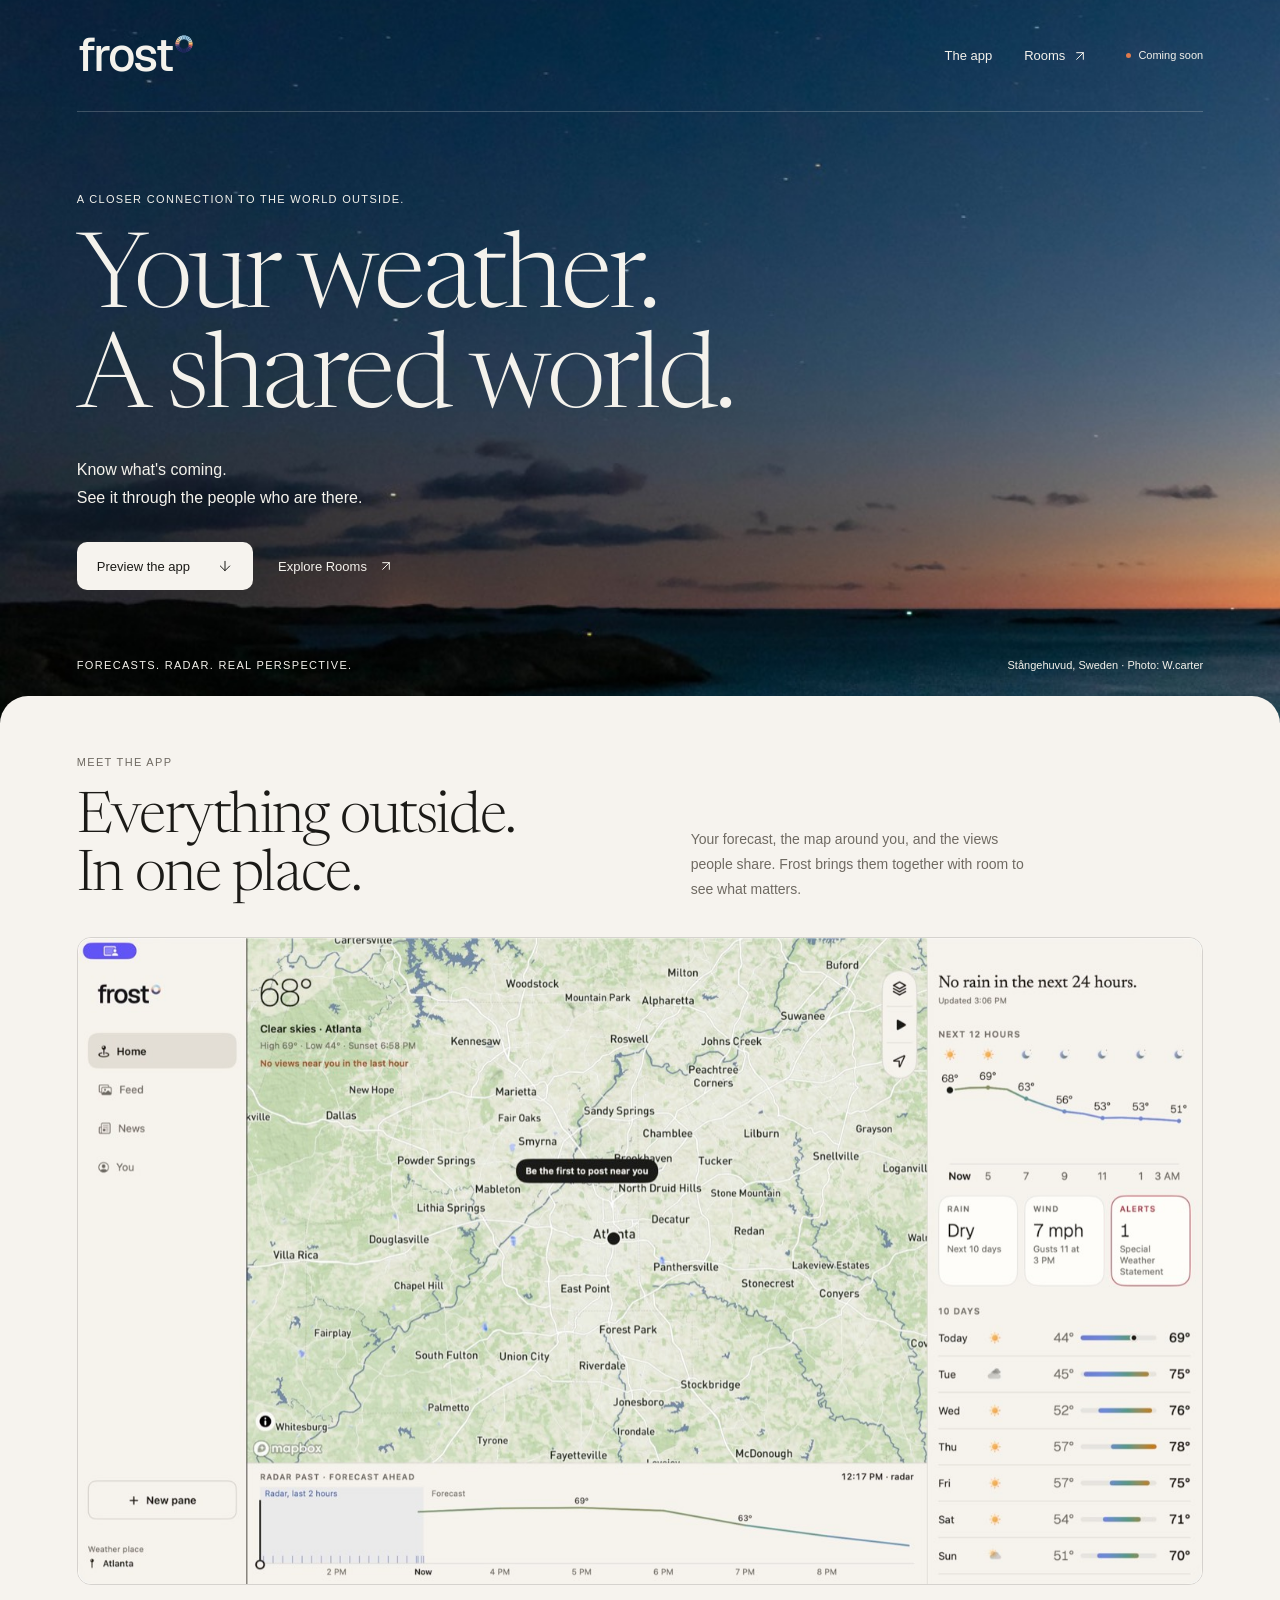
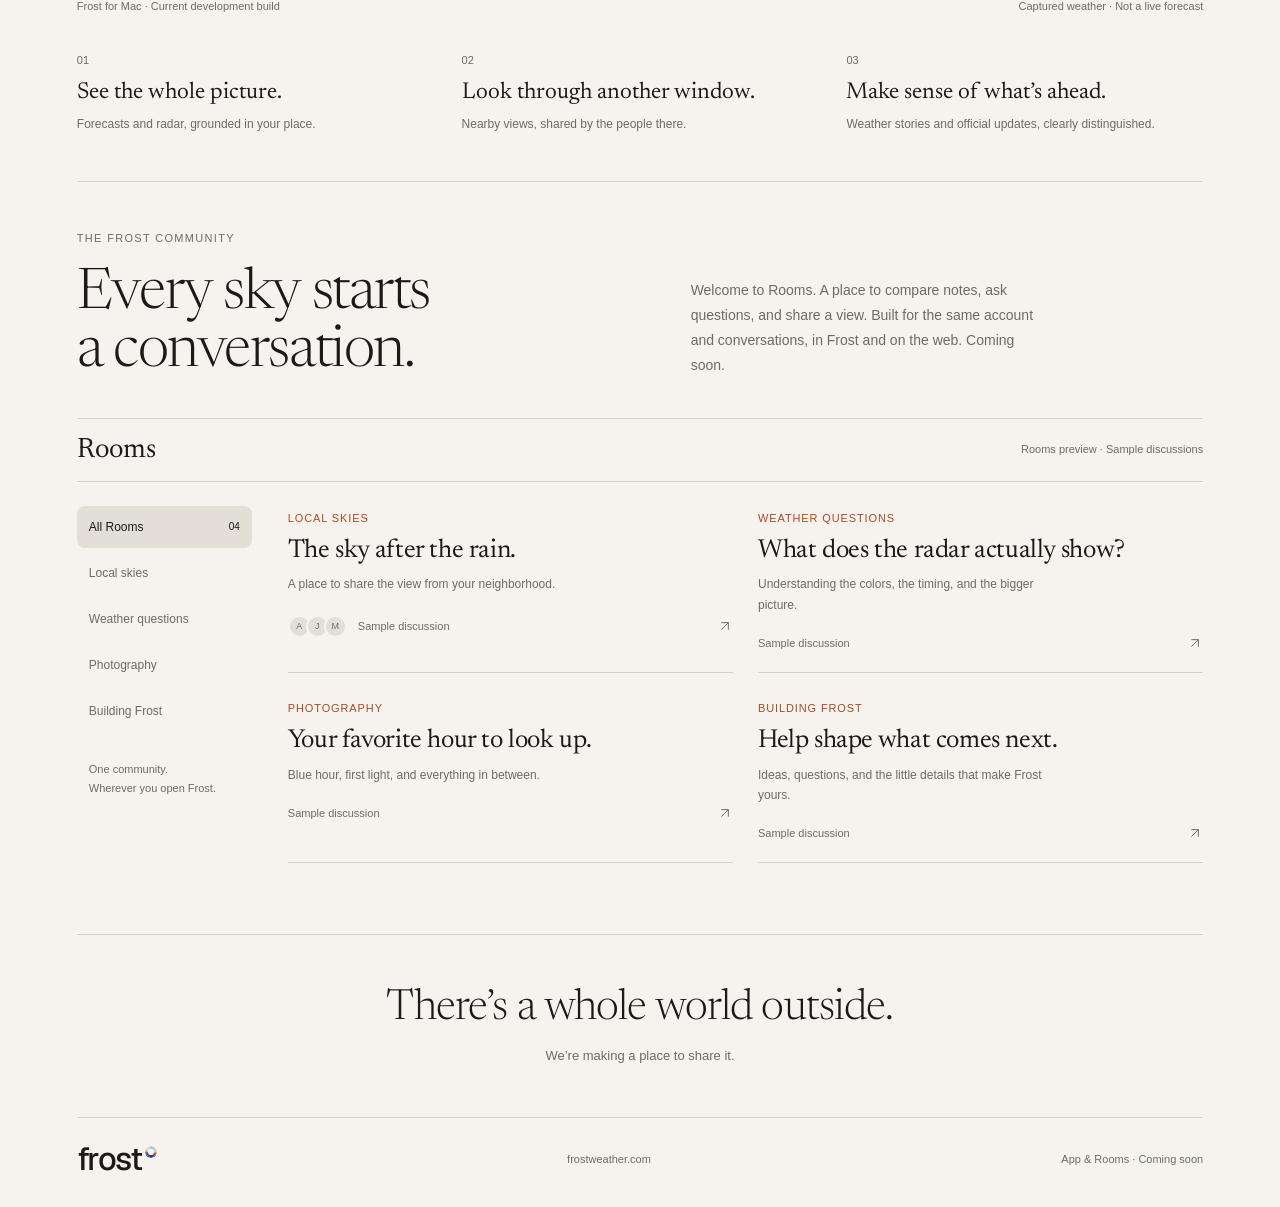
==== index.html @ e50d4fb6 "Build Frost app and Rooms launch website" ====
<!doctype html>
<html lang="en">
<head>
  <meta charset="utf-8">
  <meta name="viewport" content="width=device-width,initial-scale=1">
  <title>Frost — Your weather. A shared world.</title>
  <meta name="description" content="A closer connection to the world outside. Preview Frost: forecasts, radar, nearby perspectives, and Rooms — one community across app and web. Coming soon.">
  <meta name="theme-color" content="#121A28">
  <meta name="referrer" content="strict-origin-when-cross-origin">
  <meta http-equiv="Content-Security-Policy" content="default-src 'self'; img-src 'self'; font-src 'self'; script-src 'self'; style-src 'self'; connect-src 'none'; base-uri 'none'; form-action 'none'; object-src 'none'">
  <link rel="canonical" href="https://frostweather.com/">
  <meta property="og:type" content="website">
  <meta property="og:title" content="Frost — Your weather. A shared world.">
  <meta property="og:description" content="Forecasts. Radar. Real perspective. Meet Frost and preview Rooms, one community across app and web.">
  <meta property="og:url" content="https://frostweather.com/">
  <meta property="og:image" content="https://frostweather.com/assets/night-sky.jpg">
  <meta property="og:image:alt" content="Stars above the sea at Stångehuvud, Sweden. Photograph by W.carter.">
  <meta name="twitter:card" content="summary_large_image">
  <link rel="icon" type="image/svg+xml" href="assets/frost-dial.svg">
  <link rel="preload" as="font" href="assets/newsreader.ttf" type="font/ttf" crossorigin>
  <link rel="preload" as="font" href="assets/geist.ttf" type="font/ttf" crossorigin>
  <link rel="stylesheet" href="styles.css">
  <script src="site.js" defer></script>
</head>
<body>
<a class="skip-link" href="#fp-app">Skip to app preview</a>
<main id="frost-premium">
  <div class="fp-site">
    <section id="top" class="fp-atmosphere" aria-label="Introducing Frost">
      <img class="fp-backdrop" src="assets/night-sky.jpg" fetchpriority="high" alt="Stars over a quiet sea, with the last light of sunset on the horizon.">
      <header class="fp-header">
        <a href="#top" class="fp-brand " aria-label="Frost home"><span>frost</span><img src="assets/frost-dial.svg" alt=""></a>
        <nav aria-label="Main navigation"><a href="#fp-app" class="">The app</a><a href="#fp-rooms" class="">Rooms <svg width="16" height="16" viewBox="0 0 24 24" fill="none" stroke="currentColor" stroke-width="1.5" stroke-linecap="round" stroke-linejoin="round" aria-hidden="true"><path d="M7 17 17 7M7 7h10v10"/></svg></a></nav>
        <span class="fp-status"><span></span>Coming soon</span>
      </header>
      <div class="fp-hero-copy" aria-label="Frost launch message">
        <p class="fp-eyebrow">A CLOSER CONNECTION TO THE WORLD OUTSIDE.</p>
        <h1>Your weather.<br>A shared world.</h1>
        <p class="fp-lede">Know what's coming.<br>See it through the people who are there.</p>
        <div class="fp-hero-actions"><a href="#fp-app" class="fp-light-button ">Preview the app <svg width="16" height="16" viewBox="0 0 24 24" fill="none" stroke="currentColor" stroke-width="1.5" stroke-linecap="round" stroke-linejoin="round" aria-hidden="true"><path d="M12 5v14m-7-7 7 7 7-7"/></svg></a><a href="#fp-rooms" class="fp-text-button ">Explore Rooms <svg width="16" height="16" viewBox="0 0 24 24" fill="none" stroke="currentColor" stroke-width="1.5" stroke-linecap="round" stroke-linejoin="round" aria-hidden="true"><path d="M7 17 17 7M7 7h10v10"/></svg></a></div>
      </div>
      <div class="fp-horizon-caption"><span>FORECASTS. RADAR. REAL PERSPECTIVE.</span><span><a href="https://commons.wikimedia.org/wiki/File:Sunset_and_stars_over_St%C3%A5ngehuvud.jpg" rel="noreferrer">Stångehuvud, Sweden · Photo: W.carter</a></span></div>
    </section>
    <div class="fp-paper">
      <section id="fp-app" class="fp-app" aria-labelledby="fp-app-title">
        <div class="fp-section-intro"><div><p class="fp-eyebrow">MEET THE APP</p><h2 id="fp-app-title">Everything outside.<br>In one place.</h2></div><p>Your forecast, the map around you, and the views people share. Frost brings them together with room to see what matters.</p></div>
        <figure class="fp-product"><img src="assets/frost-mac.jpg" loading="lazy" decoding="async" width="1440" height="828" alt="The current Frost Mac app: a map of Atlanta, local conditions, an hourly forecast, and Home, Feed, News, and You navigation."><figcaption><span>Frost for Mac · Current development build</span><span>Captured weather · Not a live forecast</span></figcaption></figure>
        <div class="fp-capabilities"><div><span>01</span><h3>See the whole picture.</h3><p>Forecasts and radar, grounded in your place.</p></div><div><span>02</span><h3>Look through another window.</h3><p>Nearby views, shared by the people there.</p></div><div><span>03</span><h3>Make sense of what’s ahead.</h3><p>Weather stories and official updates, clearly distinguished.</p></div></div>
      </section>
      <section id="fp-rooms" class="fp-rooms" aria-labelledby="fp-rooms-title">
        <div class="fp-section-intro fp-rooms-heading"><div><p class="fp-eyebrow">THE FROST COMMUNITY</p><h2 id="fp-rooms-title">Every sky starts<br>a conversation.</h2></div><p>Welcome to Rooms. A place to compare notes, ask questions, and share a view. Built for the same account and conversations, in Frost and on the web. Coming soon.</p></div>
        <div class="fp-forum-bar"><span>Rooms</span><span class="fp-preview-note">Rooms preview · Sample discussions</span></div>
        <div class="fp-forum">
          <aside class="fp-room-nav" aria-label="Room categories">
            <button type="button" data-category="All Rooms" aria-pressed="true" class="">All Rooms <span>04</span></button>
            <button type="button" data-category="Local skies" aria-pressed="false" class="">Local skies</button>
            <button type="button" data-category="Weather questions" aria-pressed="false" class="">Weather questions</button>
            <button type="button" data-category="Photography" aria-pressed="false" class="">Photography</button>
            <button type="button" data-category="Building Frost" aria-pressed="false" class="">Building Frost</button>
            <p>One community.<br>Wherever you open Frost.</p>
          </aside>
          <div class="fp-discussions">
            <p class="sr-only" role="status" id="room-status"></p><noscript><p class="fp-noscript">These are sample conversations. Enable JavaScript to explore the Rooms preview.</p></noscript><div class="fp-thread-list">
              <button type="button" class="fp-thread " data-topic="sunset"><span class="fp-topic-category">LOCAL SKIES</span><span class="fp-topic-title">The sky after the rain.</span><span class="fp-topic-description">A place to share the view from your neighborhood.</span><span class="fp-topic-bottom"><span class="fp-avatars" aria-hidden="true"><span>A</span><span>J</span><span>M</span></span><span>Sample discussion</span><svg width="16" height="16" viewBox="0 0 24 24" fill="none" stroke="currentColor" stroke-width="1.5" stroke-linecap="round" stroke-linejoin="round" aria-hidden="true"><path d="M7 17 17 7M7 7h10v10"/></svg></span></button>
              <button type="button" class="fp-thread " data-topic="radar"><span class="fp-topic-category">WEATHER QUESTIONS</span><span class="fp-topic-title">What does the radar actually show?</span><span class="fp-topic-description">Understanding the colors, the timing, and the bigger picture.</span><span class="fp-topic-bottom"><span>Sample discussion</span><svg width="16" height="16" viewBox="0 0 24 24" fill="none" stroke="currentColor" stroke-width="1.5" stroke-linecap="round" stroke-linejoin="round" aria-hidden="true"><path d="M7 17 17 7M7 7h10v10"/></svg></span></button>
              <button type="button" class="fp-thread " data-topic="photos"><span class="fp-topic-category">PHOTOGRAPHY</span><span class="fp-topic-title">Your favorite hour to look up.</span><span class="fp-topic-description">Blue hour, first light, and everything in between.</span><span class="fp-topic-bottom"><span>Sample discussion</span><svg width="16" height="16" viewBox="0 0 24 24" fill="none" stroke="currentColor" stroke-width="1.5" stroke-linecap="round" stroke-linejoin="round" aria-hidden="true"><path d="M7 17 17 7M7 7h10v10"/></svg></span></button>
              <button type="button" class="fp-thread " data-topic="frost"><span class="fp-topic-category">BUILDING FROST</span><span class="fp-topic-title">Help shape what comes next.</span><span class="fp-topic-description">Ideas, questions, and the little details that make Frost yours.</span><span class="fp-topic-bottom"><span>Sample discussion</span><svg width="16" height="16" viewBox="0 0 24 24" fill="none" stroke="currentColor" stroke-width="1.5" stroke-linecap="round" stroke-linejoin="round" aria-hidden="true"><path d="M7 17 17 7M7 7h10v10"/></svg></span></button>
            </div>
            <article class="fp-topic-view" hidden>
              <button type="button" class="fp-back "><svg width="16" height="16" viewBox="0 0 24 24" fill="none" stroke="currentColor" stroke-width="1.5" stroke-linecap="round" stroke-linejoin="round" aria-hidden="true"><path d="M19 12H5m7-7-7 7 7 7"/></svg> Back to discussions</button>
              <p class="fp-topic-category" data-detail-category></p><h3 tabindex="-1" data-detail-title></h3>
              <div class="fp-post"><div class="fp-post-person"><span class="fp-avatar">A</span><span>Alex <small>Sample participant</small></span></div><p data-detail-body></p></div>
              <div class="fp-post fp-reply"><div class="fp-post-person"><span class="fp-avatar">J</span><span>Jordan <small>Sample participant</small></span></div><p data-detail-reply></p></div>
              <div class="fp-reply-note"><svg width="16" height="16" viewBox="0 0 24 24" fill="none" stroke="currentColor" stroke-width="1.5" stroke-linecap="round" stroke-linejoin="round" aria-hidden="true"><path d="M21 11.5a8.4 8.4 0 0 1-.9 3.8 8.5 8.5 0 0 1-7.6 4.7 8.4 8.4 0 0 1-3.8-.9L3 21l1.9-5.7a8.4 8.4 0 0 1-.9-3.8A8.5 8.5 0 0 1 8.7 3.9a8.4 8.4 0 0 1 3.8-.9h.5a8.5 8.5 0 0 1 8 8v.5Z"/></svg><span>When Rooms opens, sign in with your Frost account to join the conversation.</span></div>
            </article>
          </div>
        </div>
      </section>
      <section class="fp-closing"><p>There’s a whole world outside.</p><span>We’re making a place to share it.</span></section>
      <footer class="fp-footer"><a href="#top" class="fp-brand " aria-label="Frost home"><span>frost</span><img src="assets/frost-dial.svg" alt=""></a><span>frostweather.com</span><span>App &amp; Rooms · Coming soon</span></footer>
    </div>
  </div>
</main>
</body>
</html>
---- styles.css ----
@font-face{font-family:Geist;src:url('assets/geist.ttf') format('truetype');font-weight:100 900;font-style:normal;font-display:swap}
@font-face{font-family:Newsreader;src:url('assets/newsreader.ttf') format('truetype');font-weight:200 800;font-style:normal;font-display:swap}
:root{color-scheme:light dark;background:#F6F3EE;scroll-behavior:smooth}
body{margin:0}
a{color:inherit}
button,a{-webkit-tap-highlight-color:transparent}
button{cursor:pointer}
a:focus-visible,button:focus-visible{outline:2px solid currentColor;outline-offset:5px}
section{scroll-margin-top:24px}
.sr-only{position:absolute;width:1px;height:1px;padding:0;margin:-1px;overflow:hidden;clip-path:inset(50%);white-space:nowrap;border:0}
.skip-link{position:absolute;left:16px;top:-100px;z-index:10;padding:12px 20px;background:#F6F3EE;color:#1B1A17;border-radius:8px}
.skip-link:focus{top:12px}

#frost-premium{width:100%}
#frost-premium .fp-site{--fp-paper:light-dark(#F6F3EE,#171c24);--fp-ink:light-dark(#1B1A17,#F4F2EC);--fp-muted:light-dark(#6F6A62,#bfbab1);--fp-line:light-dark(#1B1A1726,#f4f2ec30);--fp-well:light-dark(#E3DED6,#30353c);--fp-terracotta:light-dark(#A34E27,#FFB08A);font:400 15px/1.5 -apple-system,BlinkMacSystemFont,'Segoe UI',sans-serif;background:var(--fp-paper);color:var(--fp-ink);overflow:hidden}
#frost-premium .fp-site *{box-sizing:border-box}
#frost-premium .fp-site h1,#frost-premium .fp-site h2,#frost-premium .fp-site h3,#frost-premium .fp-site p,#frost-premium .fp-site figure{margin:0}
#frost-premium button{font-family:inherit}
#frost-premium [hidden]{display:none!important}
#frost-premium .fp-atmosphere{position:relative;min-height:680px;isolation:isolate;color:#F4F2EC;background:#121A28;padding:0 6% 49px}
#frost-premium .fp-backdrop{position:absolute;inset:0;width:100%;height:100%;object-fit:cover;object-position:center 63%;z-index:-1}
#frost-premium .fp-header{display:flex;align-items:center;gap:26px;min-height:112px;border-bottom:1px solid #f4f2ec36}
#frost-premium .fp-brand{display:flex;align-items:flex-start;gap:3px;color:inherit;text-decoration:none;flex-shrink:0}
#frost-premium .fp-brand>span{font:500 47px/.95 'Geist',sans-serif;letter-spacing:-.045em}
#frost-premium .fp-brand img{width:18px;height:18px;margin-top:2px;display:block}
#frost-premium .fp-header nav{display:flex;gap:32px;align-items:center;margin-left:auto}
#frost-premium .fp-header nav a{font-size:13px;min-height:44px;padding:0;background:none;border:0;color:inherit;display:flex;align-items:center;gap:7px}
#frost-premium .fp-status{font-size:11px;display:flex;align-items:center;gap:7px;margin-left:12px;margin-right:0;white-space:nowrap}
#frost-premium .fp-status>span{width:5px;height:5px;border-radius:50%;background:#E07A4C}
#frost-premium .fp-hero-copy{padding:79px 0 67px}
#frost-premium .fp-eyebrow{font-size:11px;letter-spacing:.12em;font-weight:500}
#frost-premium .fp-hero-copy h1{font:300 clamp(58px,9vw,104px)/.97 'Newsreader',Georgia,serif;letter-spacing:-.025em;margin:25px 0 22px}
#frost-premium .fp-lede{font-size:16px;line-height:1.75;color:#F4F2EC}
#frost-premium .fp-hero-actions{display:flex;align-items:center;gap:25px;margin-top:30px;flex-wrap:wrap}
#frost-premium .fp-light-button{border:0;border-radius:10px;padding:0 20px;min-height:48px;display:inline-flex;align-items:center;gap:27px;color:#1B1A17;background:#F6F3EE;font-size:13px;font-weight:500}
#frost-premium .fp-text-button{border:0;background:none;color:#F4F2EC;display:inline-flex;align-items:center;gap:11px;min-height:48px;padding:0;font-size:13px}
#frost-premium .fp-horizon-caption{display:flex;justify-content:space-between;gap:20px;font-size:10px;color:#F4F2EC}
#frost-premium .fp-horizon-caption>span:first-child{letter-spacing:.12em}
#frost-premium .fp-paper{position:relative;margin-top:-27px;border-radius:28px 28px 0 0;background:var(--fp-paper);padding:0 6%}
#frost-premium .fp-app{padding:58px 0 46px}
#frost-premium .fp-section-intro{display:grid;grid-template-columns:1.1fr 1fr;gap:50px;align-items:end;margin-bottom:30px}
#frost-premium .fp-section-intro .fp-eyebrow{color:var(--fp-muted);margin-bottom:20px}
#frost-premium .fp-section-intro h2{font:300 clamp(37px,5.1vw,57px)/1.02 'Newsreader',Georgia,serif;letter-spacing:-.025em}
#frost-premium .fp-section-intro>p{font-size:14px;color:var(--fp-muted);line-height:1.8;max-width:350px;padding-bottom:4px}
#frost-premium .fp-product>img{width:100%;height:auto;display:block;border:1px solid var(--fp-line);border-radius:14px}
#frost-premium .fp-product figcaption{display:flex;justify-content:space-between;gap:15px;margin-top:13px;font-size:10px;color:var(--fp-muted)}
#frost-premium .fp-capabilities{display:grid;grid-template-columns:1fr 1fr 1fr;gap:28px;margin-top:33px}
#frost-premium .fp-capabilities>div>span{font-size:11px;color:var(--fp-muted)}
#frost-premium .fp-capabilities h3{font:400 23px/1.15 'Newsreader',Georgia,serif;margin:10px 0 8px}
#frost-premium .fp-capabilities p{font-size:12px;line-height:1.7;color:var(--fp-muted)}
#frost-premium .fp-rooms{border-top:1px solid var(--fp-line);padding:48px 0}
#frost-premium .fp-rooms-heading{margin-bottom:35px}
#frost-premium .fp-forum-bar{display:flex;align-items:center;justify-content:space-between;gap:20px;border-top:1px solid var(--fp-line);border-bottom:1px solid var(--fp-line);padding:17px 0}
#frost-premium .fp-forum-bar>span:first-child{font:400 28px/1 'Newsreader',Georgia,serif}
#frost-premium .fp-preview-note{font-size:11px;color:var(--fp-muted)}
#frost-premium .fp-forum{display:grid;grid-template-columns:175px 1fr;gap:36px;padding-top:24px}
#frost-premium .fp-room-nav{display:flex;flex-direction:column;gap:4px;align-items:stretch}
#frost-premium .fp-room-nav button{border:0;border-radius:8px;background:transparent;color:var(--fp-muted);text-align:left;min-height:42px;padding:10px 12px;font-size:12px;display:flex;align-items:center;justify-content:space-between;gap:8px}
#frost-premium .fp-room-nav button[aria-pressed=true]{background:var(--fp-well);color:var(--fp-ink);font-weight:500}
#frost-premium .fp-room-nav button span{font-size:10px;font-weight:400}
#frost-premium .fp-room-nav>p{font-size:11px;line-height:1.8;color:var(--fp-muted);margin:24px 12px 0}
#frost-premium .fp-thread-list{display:grid;grid-template-columns:1fr 1fr;gap:0 25px}
#frost-premium .fp-thread{display:flex;flex-direction:column;align-items:flex-start;text-align:left;border:0;border-bottom:1px solid var(--fp-line);background:none;color:var(--fp-ink);padding:6px 0 21px;margin-bottom:23px;min-width:0}
#frost-premium .fp-topic-category{font-size:10px;font-weight:500;letter-spacing:.08em;color:var(--fp-terracotta)}
#frost-premium .fp-topic-title{font:400 26px/1.1 'Newsreader',Georgia,serif;letter-spacing:-.015em;margin:13px 0 9px}
#frost-premium .fp-topic-description{font-size:12px;color:var(--fp-muted);line-height:1.7;max-width:290px}
#frost-premium .fp-topic-bottom{display:flex;align-items:center;gap:8px;margin-top:20px;width:100%;font-size:11px;color:var(--fp-muted)}
#frost-premium .fp-topic-bottom>svg,#frost-premium .fp-topic-bottom>[data-lucide]{margin-left:auto}
#frost-premium .fp-avatars{display:flex;margin-right:3px}
#frost-premium .fp-avatars>span{display:grid;place-items:center;width:23px;height:23px;border-radius:50%;border:2px solid var(--fp-paper);background:var(--fp-well);font-size:9px;margin-left:-5px}
#frost-premium .fp-avatars>span:first-child{margin-left:0}
#frost-premium .fp-topic-view{padding-top:2px}
#frost-premium .fp-back{display:flex;align-items:center;gap:9px;font-size:12px;min-height:44px;color:var(--fp-muted);border:0;background:none;padding:0;margin-bottom:20px}
#frost-premium .fp-topic-view h3{font:400 38px/1.08 'Newsreader',Georgia,serif;margin:12px 0 24px}
#frost-premium .fp-post{border-top:1px solid var(--fp-line);padding:20px 0}
#frost-premium .fp-post-person{display:flex;align-items:center;gap:10px;font-size:13px;font-weight:500}
#frost-premium .fp-post-person small{display:block;color:var(--fp-muted);font-size:10px;font-weight:400;margin-top:1px}
#frost-premium .fp-avatar{width:34px;height:34px;border-radius:50%;background:var(--fp-well);display:grid;place-items:center;font:400 18px 'Newsreader',Georgia,serif}
#frost-premium .fp-post>p{font-size:14px;line-height:1.8;margin-top:14px}
#frost-premium .fp-reply-note{border-top:1px solid var(--fp-line);padding:17px 0;display:flex;align-items:flex-start;gap:10px;font-size:12px;line-height:1.7;color:var(--fp-muted)}
#frost-premium .fp-reply-note svg{flex-shrink:0;margin-top:3px}
#frost-premium .fp-closing{text-align:center;border-top:1px solid var(--fp-line);padding:50px 0 52px}
#frost-premium .fp-closing p{font:300 43px/1.1 'Newsreader',Georgia,serif;letter-spacing:-.02em}
#frost-premium .fp-closing>span{display:block;font-size:13px;color:var(--fp-muted);margin-top:13px}
#frost-premium .fp-footer{border-top:1px solid var(--fp-line);display:flex;align-items:center;justify-content:space-between;gap:20px;padding:26px 0 32px;font-size:11px;color:var(--fp-muted)}
#frost-premium .fp-footer .fp-brand{color:var(--fp-ink)}
#frost-premium .fp-footer .fp-brand>span{font-size:32px}
#frost-premium .fp-footer .fp-brand>img{width:12px;height:12px}
#frost-premium .fp-product figcaption,#frost-premium .fp-horizon-caption,#frost-premium .fp-topic-category,#frost-premium .fp-post-person small{font-size:11px}
@media(max-width:720px){#frost-premium .fp-atmosphere{min-height:650px;padding:0 6% 50px}#frost-premium .fp-header{min-height:100px;gap:18px;flex-wrap:wrap}#frost-premium .fp-header nav{gap:18px}#frost-premium .fp-status{display:none}#frost-premium .fp-brand>span{font-size:41px}#frost-premium .fp-brand img{width:16px;height:16px}#frost-premium .fp-hero-copy{padding:78px 0 66px}#frost-premium .fp-hero-copy h1{font-size:clamp(42px,12.8vw,65px)}#frost-premium .fp-hero-copy .fp-eyebrow{font-size:10px;max-width:250px;line-height:1.7}#frost-premium .fp-horizon-caption{display:block}#frost-premium .fp-horizon-caption>span:last-child{display:block;margin-top:9px;font-size:10px}#frost-premium .fp-section-intro{grid-template-columns:1fr;gap:20px;margin-bottom:25px}#frost-premium .fp-section-intro h2{font-size:44px}#frost-premium .fp-section-intro>p{max-width:100%}#frost-premium .fp-app{padding-top:42px}#frost-premium .fp-capabilities{grid-template-columns:1fr;gap:22px}#frost-premium .fp-capabilities>div{display:grid;grid-template-columns:25px 1fr;gap:0 12px}#frost-premium .fp-capabilities h3{margin:0 0 6px}#frost-premium .fp-capabilities p{grid-column:2}#frost-premium .fp-capabilities>div>span{padding-top:3px}#frost-premium .fp-product figcaption{display:block;line-height:1.8}#frost-premium .fp-product figcaption>span{display:block}#frost-premium .fp-forum{grid-template-columns:1fr;gap:22px}#frost-premium .fp-room-nav{flex-direction:row;flex-wrap:wrap;gap:5px}#frost-premium .fp-room-nav button{min-height:44px;padding:8px 11px}#frost-premium .fp-room-nav>p{display:none}#frost-premium .fp-thread-list{grid-template-columns:1fr}#frost-premium .fp-thread{padding-top:5px;margin-bottom:20px}#frost-premium .fp-topic-title{font-size:28px}#frost-premium .fp-topic-description{max-width:100%}#frost-premium .fp-forum-bar{align-items:flex-start}#frost-premium .fp-preview-note{max-width:150px;text-align:right}#frost-premium .fp-footer{flex-wrap:wrap}#frost-premium .fp-footer>span:last-child{width:100%}#frost-premium .fp-closing p{font-size:35px}}
@media(max-width:380px){#frost-premium .fp-hero-copy h1{font-size:clamp(42px,12.8vw,48px)}#frost-premium .fp-hero-actions{gap:12px}#frost-premium .fp-header nav{gap:13px}#frost-premium .fp-header nav a{font-size:12px}#frost-premium .fp-light-button{padding:0 15px;gap:14px}#frost-premium .fp-section-intro h2{font-size:39px}}

#frost-premium .fp-header nav a,#frost-premium .fp-hero-actions a{text-decoration:none}
#frost-premium .fp-header nav a:hover,#frost-premium .fp-text-button:hover{text-decoration:underline;text-underline-offset:5px}
#frost-premium .fp-light-button:hover{background:#E3DED6}
#frost-premium .fp-horizon-caption a{text-decoration:none}
#frost-premium .fp-horizon-caption a:hover{text-decoration:underline}
#frost-premium .fp-thread:hover .fp-topic-title{text-decoration:underline;text-decoration-thickness:1px;text-underline-offset:5px}
#frost-premium .fp-thread:focus-visible{outline-offset:2px}
#frost-premium .fp-thread[aria-disabled=true]{cursor:default}
#frost-premium .fp-noscript{color:var(--fp-muted);margin-bottom:24px}
#frost-premium .fp-discussions{min-width:0}
#frost-premium .fp-topic-view h3:focus{outline:none}
@media(min-width:1500px){#frost-premium .fp-atmosphere,#frost-premium .fp-paper{padding-left:max(6%,calc((100vw - 1320px)/2));padding-right:max(6%,calc((100vw - 1320px)/2))}}
@media(prefers-reduced-motion:reduce){:root{scroll-behavior:auto}}
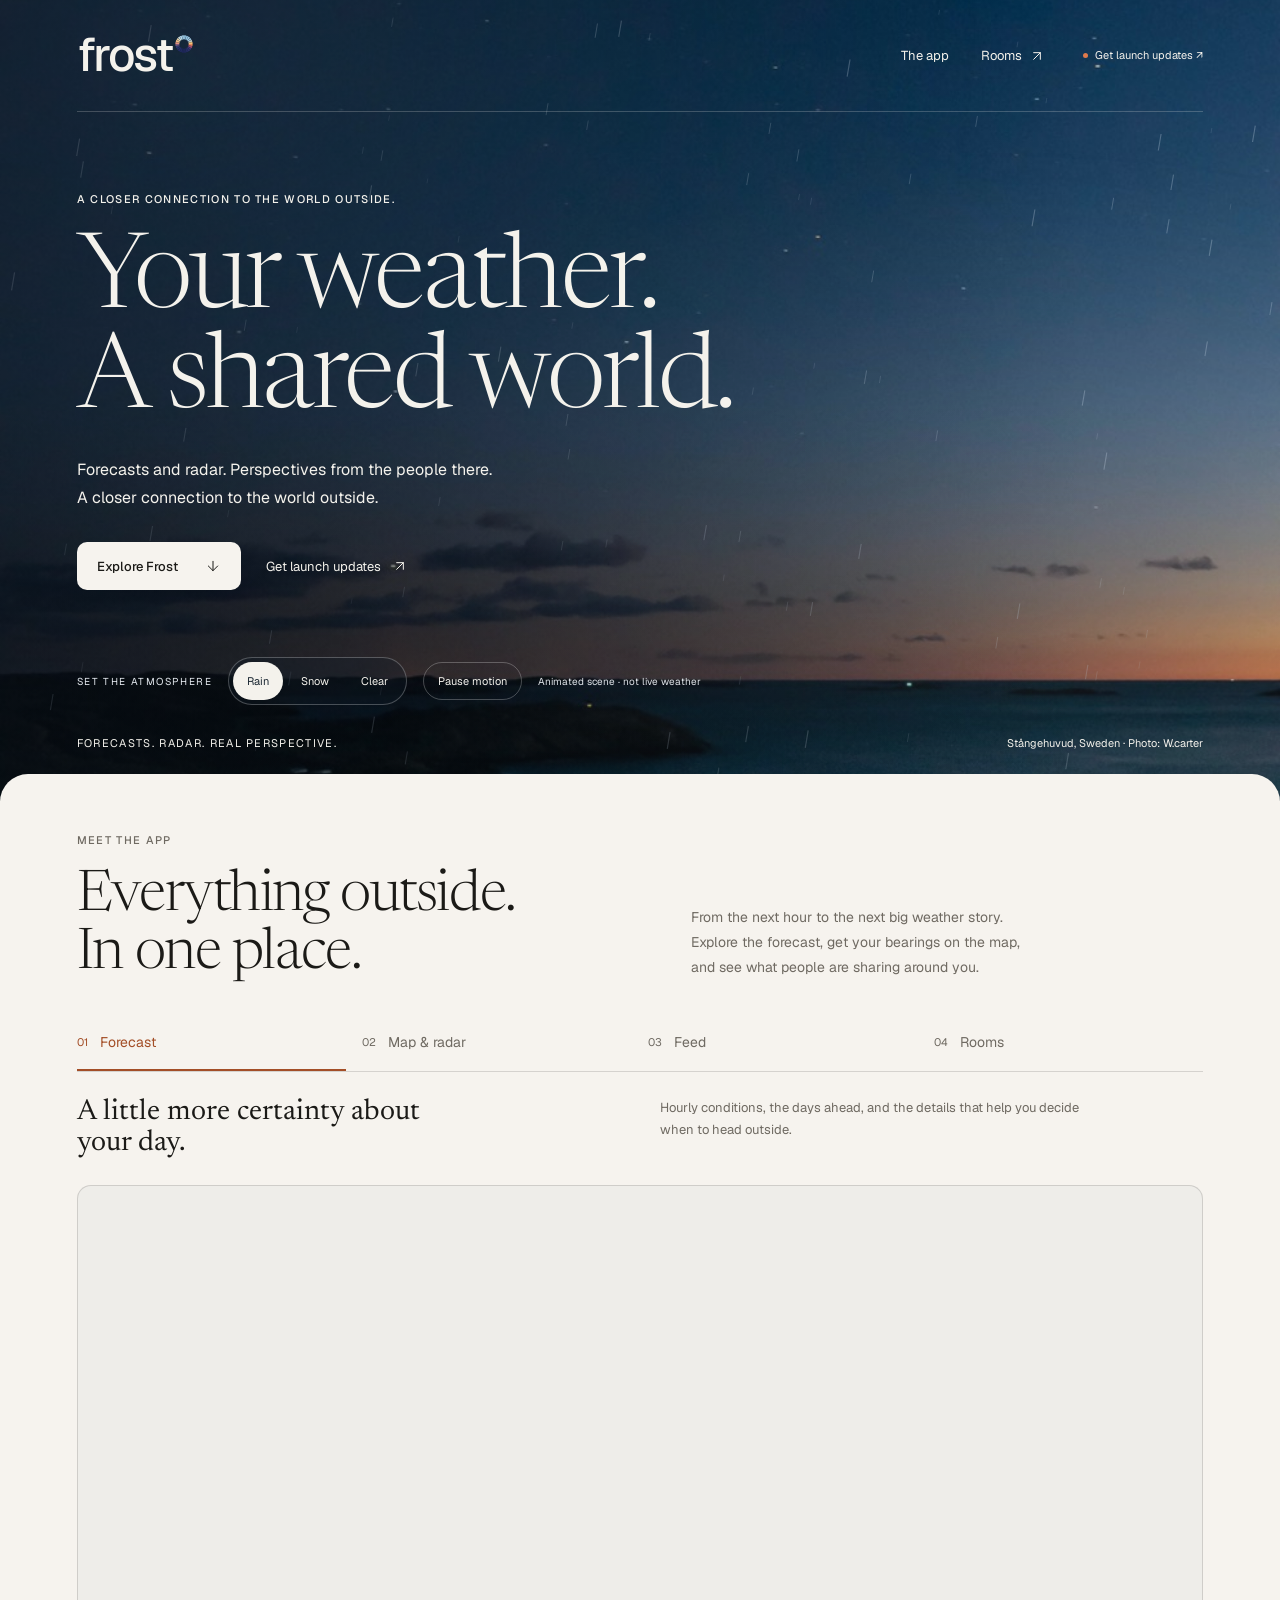
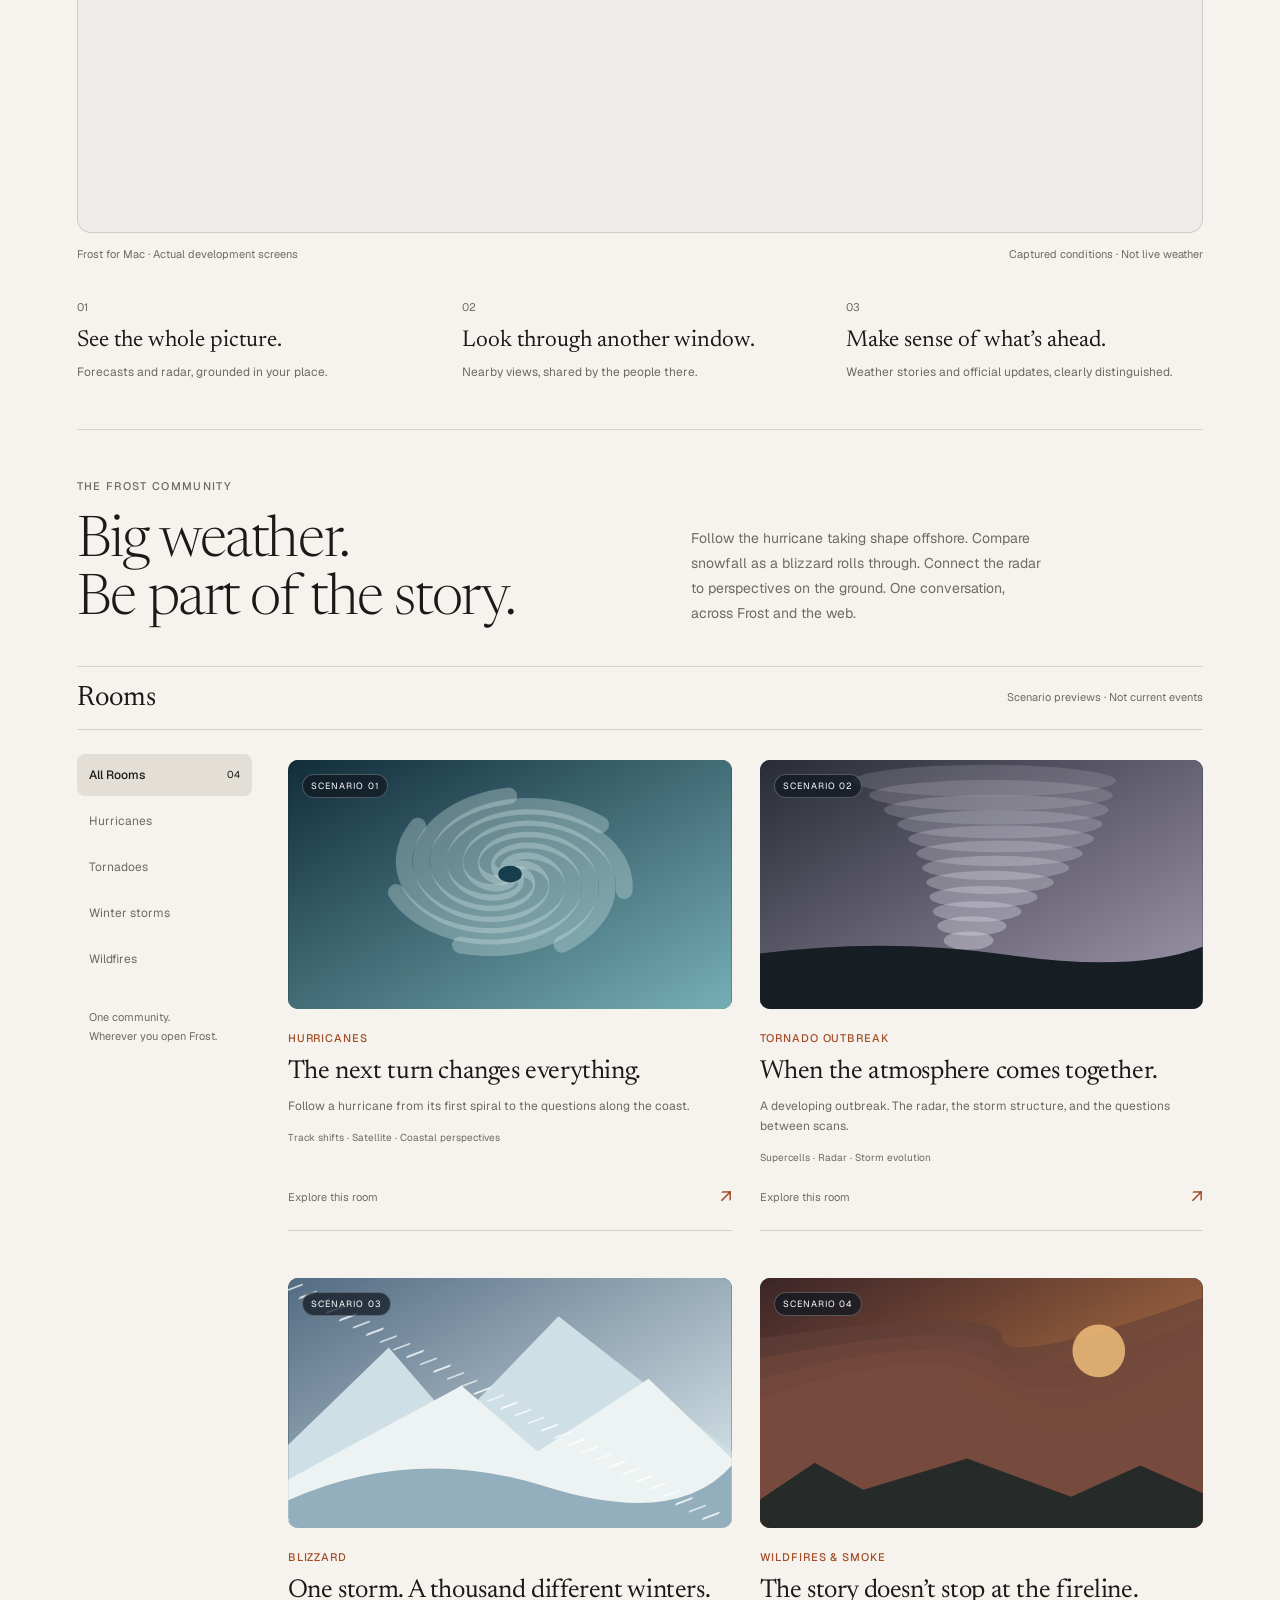
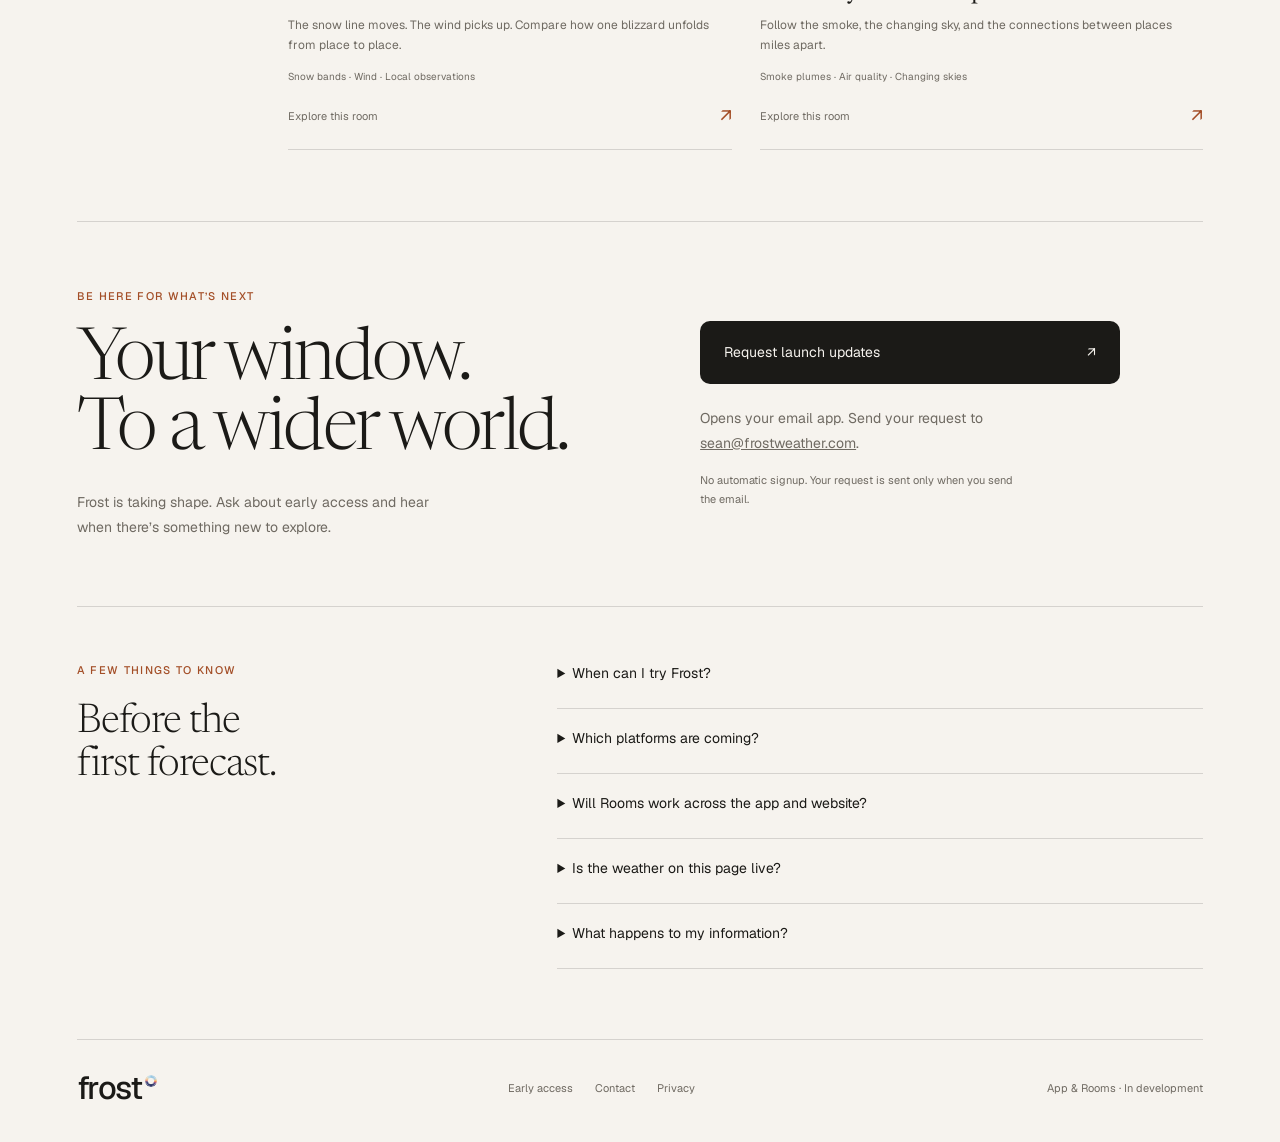
==== commit 0d646dff: "Add atmospheric motion, app showcase, and storm-focused Rooms (FRO-51)" ====
--- a/index.html
+++ b/index.html
@@ -28,56 +28,63 @@
   <div class="fp-site">
     <section id="top" class="fp-atmosphere" aria-label="Introducing Frost">
       <img class="fp-backdrop" src="assets/night-sky.jpg" fetchpriority="high" alt="Stars over a quiet sea, with the last light of sunset on the horizon.">
+      <div class="fp-clouds" aria-hidden="true"></div><canvas id="weather-scene" aria-hidden="true"></canvas><div class="fp-hero-shade" aria-hidden="true"></div>
       <header class="fp-header">
         <a href="#top" class="fp-brand " aria-label="Frost home"><span>frost</span><img src="assets/frost-dial.svg" alt=""></a>
         <nav aria-label="Main navigation"><a href="#fp-app" class="">The app</a><a href="#fp-rooms" class="">Rooms <svg width="16" height="16" viewBox="0 0 24 24" fill="none" stroke="currentColor" stroke-width="1.5" stroke-linecap="round" stroke-linejoin="round" aria-hidden="true"><path d="M7 17 17 7M7 7h10v10"/></svg></a></nav>
-        <span class="fp-status"><span></span>Coming soon</span>
+        <a class="fp-status" href="#fp-access"><span></span>Get launch updates ↗</a>
       </header>
       <div class="fp-hero-copy" aria-label="Frost launch message">
         <p class="fp-eyebrow">A CLOSER CONNECTION TO THE WORLD OUTSIDE.</p>
         <h1>Your weather.<br>A shared world.</h1>
-        <p class="fp-lede">Know what's coming.<br>See it through the people who are there.</p>
-        <div class="fp-hero-actions"><a href="#fp-app" class="fp-light-button ">Preview the app <svg width="16" height="16" viewBox="0 0 24 24" fill="none" stroke="currentColor" stroke-width="1.5" stroke-linecap="round" stroke-linejoin="round" aria-hidden="true"><path d="M12 5v14m-7-7 7 7 7-7"/></svg></a><a href="#fp-rooms" class="fp-text-button ">Explore Rooms <svg width="16" height="16" viewBox="0 0 24 24" fill="none" stroke="currentColor" stroke-width="1.5" stroke-linecap="round" stroke-linejoin="round" aria-hidden="true"><path d="M7 17 17 7M7 7h10v10"/></svg></a></div>
+        <p class="fp-lede">Forecasts and radar. Perspectives from the people there.<br>A closer connection to the world outside.</p>
+        <div class="fp-hero-actions"><a href="#fp-app" class="fp-light-button ">Explore Frost <svg width="16" height="16" viewBox="0 0 24 24" fill="none" stroke="currentColor" stroke-width="1.5" stroke-linecap="round" stroke-linejoin="round" aria-hidden="true"><path d="M12 5v14m-7-7 7 7 7-7"/></svg></a><a href="#fp-access" class="fp-text-button ">Get launch updates <svg width="16" height="16" viewBox="0 0 24 24" fill="none" stroke="currentColor" stroke-width="1.5" stroke-linecap="round" stroke-linejoin="round" aria-hidden="true"><path d="M7 17 17 7M7 7h10v10"/></svg></a></div>
       </div>
+      <div class="fp-scene-controls" aria-label="Atmosphere controls"><span>SET THE ATMOSPHERE</span><div role="group" aria-label="Weather scene"><button type="button" data-weather="rain" aria-pressed="true">Rain</button><button type="button" data-weather="snow" aria-pressed="false">Snow</button><button type="button" data-weather="clear" aria-pressed="false">Clear</button></div><button type="button" id="motion-toggle" aria-pressed="false">Pause motion</button><small>Animated scene · not live weather</small></div>
       <div class="fp-horizon-caption"><span>FORECASTS. RADAR. REAL PERSPECTIVE.</span><span><a href="https://commons.wikimedia.org/wiki/File:Sunset_and_stars_over_St%C3%A5ngehuvud.jpg" rel="noreferrer">Stångehuvud, Sweden · Photo: W.carter</a></span></div>
     </section>
     <div class="fp-paper">
       <section id="fp-app" class="fp-app" aria-labelledby="fp-app-title">
-        <div class="fp-section-intro"><div><p class="fp-eyebrow">MEET THE APP</p><h2 id="fp-app-title">Everything outside.<br>In one place.</h2></div><p>Your forecast, the map around you, and the views people share. Frost brings them together with room to see what matters.</p></div>
-        <figure class="fp-product"><img src="assets/frost-mac.jpg" loading="lazy" decoding="async" width="1440" height="828" alt="The current Frost Mac app: a map of Atlanta, local conditions, an hourly forecast, and Home, Feed, News, and You navigation."><figcaption><span>Frost for Mac · Current development build</span><span>Captured weather · Not a live forecast</span></figcaption></figure>
+        <div class="fp-section-intro"><div><p class="fp-eyebrow">MEET THE APP</p><h2 id="fp-app-title">Everything outside.<br>In one place.</h2></div><p>From the next hour to the next big weather story. Explore the forecast, get your bearings on the map, and see what people are sharing around you.</p></div>
+        <div class="fp-showcase-tabs" role="tablist" aria-label="Explore the Frost app">
+          <button type="button" id="tab-forecast" role="tab" aria-selected="true" aria-controls="showcase-panel" data-screen="forecast">01 <span>Forecast</span></button>
+          <button type="button" id="tab-map" role="tab" aria-selected="false" aria-controls="showcase-panel" data-screen="map" tabindex="-1">02 <span>Map &amp; radar</span></button>
+          <button type="button" id="tab-feed" role="tab" aria-selected="false" aria-controls="showcase-panel" data-screen="feed" tabindex="-1">03 <span>Feed</span></button>
+          <button type="button" id="tab-rooms" role="tab" aria-selected="false" aria-controls="showcase-panel" data-screen="rooms" tabindex="-1">04 <span>Rooms</span></button>
+        </div>
+        <div id="showcase-panel" role="tabpanel" aria-labelledby="tab-forecast" tabindex="0" data-view="forecast">
+          <div class="fp-showcase-copy"><h3 id="showcase-title">A little more certainty about your day.</h3><p id="showcase-description">Hourly conditions, the days ahead, and the details that help you decide when to head outside.</p></div>
+          <figure class="fp-product"><div class="fp-screen-window"><img id="showcase-image" src="assets/frost-mac.jpg" loading="lazy" decoding="async" width="1440" height="828" alt="Frost for Mac showing the hourly and ten-day forecast beside the weather map."></div><figcaption><span>Frost for Mac · Actual development screens</span><span>Captured conditions · Not live weather</span></figcaption></figure>
+        </div>
         <div class="fp-capabilities"><div><span>01</span><h3>See the whole picture.</h3><p>Forecasts and radar, grounded in your place.</p></div><div><span>02</span><h3>Look through another window.</h3><p>Nearby views, shared by the people there.</p></div><div><span>03</span><h3>Make sense of what’s ahead.</h3><p>Weather stories and official updates, clearly distinguished.</p></div></div>
       </section>
       <section id="fp-rooms" class="fp-rooms" aria-labelledby="fp-rooms-title">
-        <div class="fp-section-intro fp-rooms-heading"><div><p class="fp-eyebrow">THE FROST COMMUNITY</p><h2 id="fp-rooms-title">Every sky starts<br>a conversation.</h2></div><p>Welcome to Rooms. A place to compare notes, ask questions, and share a view. Built for the same account and conversations, in Frost and on the web. Coming soon.</p></div>
-        <div class="fp-forum-bar"><span>Rooms</span><span class="fp-preview-note">Rooms preview · Sample discussions</span></div>
+        <div class="fp-section-intro fp-rooms-heading"><div><p class="fp-eyebrow">THE FROST COMMUNITY</p><h2 id="fp-rooms-title">Big weather.<br>Be part of the story.</h2></div><p>Follow the hurricane taking shape offshore. Compare snowfall as a blizzard rolls through. Connect the radar to perspectives on the ground. One conversation, across Frost and the web.</p></div>
+        <div class="fp-forum-bar"><span>Rooms</span><span class="fp-preview-note">Scenario previews · Not current events</span></div>
         <div class="fp-forum">
           <aside class="fp-room-nav" aria-label="Room categories">
             <button type="button" data-category="All Rooms" aria-pressed="true" class="">All Rooms <span>04</span></button>
-            <button type="button" data-category="Local skies" aria-pressed="false" class="">Local skies</button>
-            <button type="button" data-category="Weather questions" aria-pressed="false" class="">Weather questions</button>
-            <button type="button" data-category="Photography" aria-pressed="false" class="">Photography</button>
-            <button type="button" data-category="Building Frost" aria-pressed="false" class="">Building Frost</button>
+            <button type="button" data-category="Hurricanes" aria-pressed="false" class="">Hurricanes</button>
+            <button type="button" data-category="Tornadoes" aria-pressed="false" class="">Tornadoes</button>
+            <button type="button" data-category="Winter storms" aria-pressed="false" class="">Winter storms</button>
+            <button type="button" data-category="Wildfires" aria-pressed="false" class="">Wildfires</button>
             <p>One community.<br>Wherever you open Frost.</p>
           </aside>
           <div class="fp-discussions">
-            <p class="sr-only" role="status" id="room-status"></p><noscript><p class="fp-noscript">These are sample conversations. Enable JavaScript to explore the Rooms preview.</p></noscript><div class="fp-thread-list">
-              <button type="button" class="fp-thread " data-topic="sunset"><span class="fp-topic-category">LOCAL SKIES</span><span class="fp-topic-title">The sky after the rain.</span><span class="fp-topic-description">A place to share the view from your neighborhood.</span><span class="fp-topic-bottom"><span class="fp-avatars" aria-hidden="true"><span>A</span><span>J</span><span>M</span></span><span>Sample discussion</span><svg width="16" height="16" viewBox="0 0 24 24" fill="none" stroke="currentColor" stroke-width="1.5" stroke-linecap="round" stroke-linejoin="round" aria-hidden="true"><path d="M7 17 17 7M7 7h10v10"/></svg></span></button>
-              <button type="button" class="fp-thread " data-topic="radar"><span class="fp-topic-category">WEATHER QUESTIONS</span><span class="fp-topic-title">What does the radar actually show?</span><span class="fp-topic-description">Understanding the colors, the timing, and the bigger picture.</span><span class="fp-topic-bottom"><span>Sample discussion</span><svg width="16" height="16" viewBox="0 0 24 24" fill="none" stroke="currentColor" stroke-width="1.5" stroke-linecap="round" stroke-linejoin="round" aria-hidden="true"><path d="M7 17 17 7M7 7h10v10"/></svg></span></button>
-              <button type="button" class="fp-thread " data-topic="photos"><span class="fp-topic-category">PHOTOGRAPHY</span><span class="fp-topic-title">Your favorite hour to look up.</span><span class="fp-topic-description">Blue hour, first light, and everything in between.</span><span class="fp-topic-bottom"><span>Sample discussion</span><svg width="16" height="16" viewBox="0 0 24 24" fill="none" stroke="currentColor" stroke-width="1.5" stroke-linecap="round" stroke-linejoin="round" aria-hidden="true"><path d="M7 17 17 7M7 7h10v10"/></svg></span></button>
-              <button type="button" class="fp-thread " data-topic="frost"><span class="fp-topic-category">BUILDING FROST</span><span class="fp-topic-title">Help shape what comes next.</span><span class="fp-topic-description">Ideas, questions, and the little details that make Frost yours.</span><span class="fp-topic-bottom"><span>Sample discussion</span><svg width="16" height="16" viewBox="0 0 24 24" fill="none" stroke="currentColor" stroke-width="1.5" stroke-linecap="round" stroke-linejoin="round" aria-hidden="true"><path d="M7 17 17 7M7 7h10v10"/></svg></span></button>
-            </div>
+<p class="sr-only" role="status" id="room-status"></p><noscript><p class="fp-noscript">These are fictional scenario previews. Enable JavaScript to explore the conversations.</p></noscript><div class="fp-thread-list"><button type="button" class="fp-thread" data-topic="hurricane"><span class="fp-room-art fp-art-hurricane"><img src="assets/room-hurricane.svg" alt="" loading="lazy"><span>SCENARIO 01</span></span><span class="fp-topic-category">HURRICANES</span><span class="fp-topic-title">The next turn changes everything.</span><span class="fp-topic-description">Follow a hurricane from its first spiral to the questions along the coast.</span><span class="fp-topic-tags">Track shifts · Satellite · Coastal perspectives</span><span class="fp-topic-bottom"><span>Explore this room</span><span aria-hidden="true">↗</span></span></button><button type="button" class="fp-thread" data-topic="tornado"><span class="fp-room-art fp-art-tornado"><img src="assets/room-tornado.svg" alt="" loading="lazy"><span>SCENARIO 02</span></span><span class="fp-topic-category">TORNADO OUTBREAK</span><span class="fp-topic-title">When the atmosphere comes together.</span><span class="fp-topic-description">A developing outbreak. The radar, the storm structure, and the questions between scans.</span><span class="fp-topic-tags">Supercells · Radar · Storm evolution</span><span class="fp-topic-bottom"><span>Explore this room</span><span aria-hidden="true">↗</span></span></button><button type="button" class="fp-thread" data-topic="blizzard"><span class="fp-room-art fp-art-blizzard"><img src="assets/room-blizzard.svg" alt="" loading="lazy"><span>SCENARIO 03</span></span><span class="fp-topic-category">BLIZZARD</span><span class="fp-topic-title">One storm. A thousand different winters.</span><span class="fp-topic-description">The snow line moves. The wind picks up. Compare how one blizzard unfolds from place to place.</span><span class="fp-topic-tags">Snow bands · Wind · Local observations</span><span class="fp-topic-bottom"><span>Explore this room</span><span aria-hidden="true">↗</span></span></button><button type="button" class="fp-thread" data-topic="wildfire"><span class="fp-room-art fp-art-wildfire"><img src="assets/room-wildfire.svg" alt="" loading="lazy"><span>SCENARIO 04</span></span><span class="fp-topic-category">WILDFIRES & SMOKE</span><span class="fp-topic-title">The story doesn’t stop at the fireline.</span><span class="fp-topic-description">Follow the smoke, the changing sky, and the connections between places miles apart.</span><span class="fp-topic-tags">Smoke plumes · Air quality · Changing skies</span><span class="fp-topic-bottom"><span>Explore this room</span><span aria-hidden="true">↗</span></span></button></div>
             <article class="fp-topic-view" hidden>
               <button type="button" class="fp-back "><svg width="16" height="16" viewBox="0 0 24 24" fill="none" stroke="currentColor" stroke-width="1.5" stroke-linecap="round" stroke-linejoin="round" aria-hidden="true"><path d="M19 12H5m7-7-7 7 7 7"/></svg> Back to discussions</button>
-              <p class="fp-topic-category" data-detail-category></p><h3 tabindex="-1" data-detail-title></h3>
-              <div class="fp-post"><div class="fp-post-person"><span class="fp-avatar">A</span><span>Alex <small>Sample participant</small></span></div><p data-detail-body></p></div>
-              <div class="fp-post fp-reply"><div class="fp-post-person"><span class="fp-avatar">J</span><span>Jordan <small>Sample participant</small></span></div><p data-detail-reply></p></div>
-              <div class="fp-reply-note"><svg width="16" height="16" viewBox="0 0 24 24" fill="none" stroke="currentColor" stroke-width="1.5" stroke-linecap="round" stroke-linejoin="round" aria-hidden="true"><path d="M21 11.5a8.4 8.4 0 0 1-.9 3.8 8.5 8.5 0 0 1-7.6 4.7 8.4 8.4 0 0 1-3.8-.9L3 21l1.9-5.7a8.4 8.4 0 0 1-.9-3.8A8.5 8.5 0 0 1 8.7 3.9a8.4 8.4 0 0 1 3.8-.9h.5a8.5 8.5 0 0 1 8 8v.5Z"/></svg><span>When Rooms opens, sign in with your Frost account to join the conversation.</span></div>
+              <p class="fp-scenario-label">FICTIONAL SCENARIO · SAMPLE CONVERSATION</p><img class="fp-detail-art" data-detail-image src="assets/room-hurricane.svg" alt=""><p class="fp-topic-category" data-detail-category></p><h3 tabindex="-1" data-detail-title></h3>
+              <div class="fp-post"><div class="fp-post-person"><span class="fp-avatar">A</span><span>Alex <small>Illustrative participant</small></span></div><p data-detail-body></p></div>
+              <div class="fp-post fp-reply"><div class="fp-post-person"><span class="fp-avatar">J</span><span>Jordan <small>Illustrative participant</small></span></div><p data-detail-reply></p></div>
+              <div class="fp-reply-note"><svg width="16" height="16" viewBox="0 0 24 24" fill="none" stroke="currentColor" stroke-width="1.5" stroke-linecap="round" stroke-linejoin="round" aria-hidden="true"><path d="M21 11.5a8.4 8.4 0 0 1-.9 3.8 8.5 8.5 0 0 1-7.6 4.7 8.4 8.4 0 0 1-3.8-.9L3 21l1.9-5.7a8.4 8.4 0 0 1-.9-3.8A8.5 8.5 0 0 1 8.7 3.9a8.4 8.4 0 0 1 3.8-.9h.5a8.5 8.5 0 0 1 8 8v.5Z"/></svg><span>These scenarios preview future Rooms. For current warnings and instructions, follow your local weather service and emergency authorities. When web Rooms opens, you’ll join with your Frost account.</span></div>
             </article>
           </div>
         </div>
       </section>
-      <section class="fp-closing"><p>There’s a whole world outside.</p><span>We’re making a place to share it.</span></section>
-      <footer class="fp-footer"><a href="#top" class="fp-brand " aria-label="Frost home"><span>frost</span><img src="assets/frost-dial.svg" alt=""></a><span>frostweather.com</span><span>App &amp; Rooms · Coming soon</span></footer>
+      <section id="fp-access" class="fp-access" aria-labelledby="access-title"><div><p class="fp-eyebrow">BE HERE FOR WHAT’S NEXT</p><h2 id="access-title">Your window.<br>To a wider world.</h2><p>Frost is taking shape. Ask about early access and hear when there’s something new to explore.</p></div><div class="fp-access-action"><a class="fp-dark-button" href="mailto:sean@frostweather.com?subject=Frost%20launch%20updates&amp;body=Hi%20Sean%2C%0A%0AI%27d%20like%20to%20hear%20about%20Frost%27s%20launch%20and%20early%20access.%0A%0AThanks%21">Request launch updates <span aria-hidden="true">↗</span></a><p>Opens your email app. Send your request to<br><a href="mailto:sean@frostweather.com">sean@frostweather.com</a>.</p><small>No automatic signup. Your request is sent only when you send the email.</small></div></section>
+      <section class="fp-faq" aria-labelledby="faq-title"><div><p class="fp-eyebrow">A FEW THINGS TO KNOW</p><h2 id="faq-title">Before the<br>first forecast.</h2></div><div class="fp-faq-list"><details><summary>When can I try Frost?</summary><p>Frost is in development. A public release date hasn’t been announced. Email us to ask about early access and launch updates.</p></details><details><summary>Which platforms are coming?</summary><p>The preview shows the current Mac development build. We’ll share confirmed platform availability and download links at launch.</p></details><details><summary>Will Rooms work across the app and website?</summary><p>That’s the plan: the same Frost account and the same conversations. The website currently contains illustrative scenarios; public posting and account access aren’t open yet.</p></details><details><summary>Is the weather on this page live?</summary><p>No. App images are captured development screens, the hero weather is an animation, and Rooms are fictional scenarios. Use your local weather service for current forecasts and warnings.</p></details><details id="privacy"><summary>What happens to my information?</summary><p>This preview has no signup database or analytics scripts. The launch-updates button opens your email app; sending it shares your email address and message with Sean at Frost. You can request removal from launch updates by replying. GitHub Pages hosts this site and may process technical request information under its privacy statement.</p><a href="https://docs.github.com/en/site-policy/privacy-policies/github-general-privacy-statement">GitHub privacy statement ↗</a></details></div></section>
+      <footer class="fp-footer"><a href="#top" class="fp-brand " aria-label="Frost home"><span>frost</span><img src="assets/frost-dial.svg" alt=""></a><nav aria-label="Footer"><a href="#fp-access">Early access</a><a href="mailto:sean@frostweather.com">Contact</a><a href="#privacy" id="privacy-link">Privacy</a></nav><span>App &amp; Rooms · In development</span></footer>
     </div>
   </div>
 </main>
--- a/styles.css
+++ b/styles.css
@@ -103,3 +103,88 @@
 #frost-premium .fp-topic-view h3:focus{outline:none}
 @media(min-width:1500px){#frost-premium .fp-atmosphere,#frost-premium .fp-paper{padding-left:max(6%,calc((100vw - 1320px)/2));padding-right:max(6%,calc((100vw - 1320px)/2))}}
 @media(prefers-reduced-motion:reduce){:root{scroll-behavior:auto}}
+
+/* Product exploration and atmospheric launch experience */
+#frost-premium .fp-site{font-family:Geist,sans-serif}
+#frost-premium .fp-atmosphere{overflow:hidden;min-height:790px}
+#frost-premium .fp-backdrop{height:115%;transform:translateY(var(--parallax,0px));object-position:center 60%;top:-10%}
+#weather-scene,.fp-clouds,.fp-hero-shade{position:absolute;inset:0;width:100%;height:100%;pointer-events:none}
+#weather-scene{z-index:-1}
+#frost-premium .fp-hero-shade{z-index:-1;background:linear-gradient(90deg,rgba(8,16,26,.5),transparent 85%),linear-gradient(0deg,rgba(8,16,26,.28),transparent 50%)}
+#frost-premium .fp-clouds{z-index:-1;inset:-25%;width:150%;height:150%;background:radial-gradient(ellipse at 25% 20%,#adbacb26,transparent 40%),radial-gradient(ellipse at 70% 65%,#dce3ec1b,transparent 38%);filter:blur(30px);animation:cloud-drift 32s ease-in-out infinite alternate}
+@keyframes cloud-drift{from{transform:translate(-3%,-2%)}to{transform:translate(7%,4%)}}
+#frost-premium .fp-motion-paused .fp-clouds{animation-play-state:paused}
+#frost-premium .fp-brand img{transition:transform .8s ease}
+#frost-premium .fp-brand:hover img{transform:rotate(90deg)}
+#frost-premium .fp-status{text-decoration:none;min-height:44px}
+#frost-premium .fp-lede{max-width:570px}
+#frost-premium .fp-scene-controls{display:flex;align-items:center;gap:16px;flex-wrap:wrap;margin:0 0 30px;font-size:10px}
+#frost-premium .fp-scene-controls>span{letter-spacing:.14em;color:#e4e9ef}
+#frost-premium .fp-scene-controls>div{display:flex;gap:4px;border:1px solid #ffffff40;border-radius:30px;padding:4px;background:#101c2855}
+#frost-premium .fp-scene-controls button{background:none;color:#f4f2ec;border:0;border-radius:22px;padding:9px 14px;min-height:38px;font-size:11px}
+#frost-premium .fp-scene-controls button[aria-pressed=true][data-weather]{background:#f4f2ec;color:#192631}
+#frost-premium #motion-toggle{border:1px solid #ffffff40}
+#frost-premium .fp-scene-controls small{color:#e0e4e9;font-size:10px}
+#frost-premium .fp-showcase-tabs{display:grid;grid-template-columns:repeat(4,1fr);border-bottom:1px solid var(--fp-line);gap:16px}
+#frost-premium .fp-showcase-tabs button{border:0;border-bottom:2px solid transparent;border-radius:0;background:none;color:var(--fp-muted);padding:18px 0;display:flex;align-items:center;gap:12px;font-size:11px;min-height:54px}
+#frost-premium .fp-showcase-tabs button span{font-size:14px}
+#frost-premium .fp-showcase-tabs button[aria-selected=true]{color:var(--fp-terracotta);border-bottom-color:var(--fp-terracotta)}
+#frost-premium .fp-showcase-copy{display:grid;grid-template-columns:1fr 1fr;gap:40px;padding:25px 0}
+#frost-premium .fp-showcase-copy h3{font:400 29px/1.1 Newsreader,serif;max-width:360px}
+#frost-premium .fp-showcase-copy p{font-size:13px;color:var(--fp-muted);line-height:1.75;max-width:440px}
+#frost-premium .fp-screen-window{height:auto;aspect-ratio:1440/828;overflow:hidden;border:1px solid var(--fp-line);border-radius:14px;background:#eeede9}
+#frost-premium .fp-screen-window img{display:block;width:100%;height:100%;object-fit:cover;transition:transform .65s ease,object-position .65s ease}
+#frost-premium [data-view=forecast] .fp-screen-window img{transform:scale(1.12);transform-origin:right center}
+#frost-premium [data-view=map] .fp-screen-window img{transform:scale(1.12);transform-origin:40% center}
+#frost-premium .fp-room-art{position:relative;display:block;width:100%;aspect-ratio:16/9;overflow:hidden;margin-bottom:22px;border-radius:10px;background:#162b34}
+#frost-premium .fp-room-art img{width:100%;height:100%;object-fit:cover;transition:transform 1s ease}
+#frost-premium .fp-room-art>span{position:absolute;top:14px;left:14px;font-size:9px;letter-spacing:.12em;background:#101820b8;border:1px solid #ffffff40;color:white;padding:5px 8px;border-radius:20px}
+#frost-premium .fp-thread:hover .fp-room-art img{transform:scale(1.06)}
+#frost-premium .fp-topic-tags{font-size:10px;color:var(--fp-muted);line-height:1.7;margin-top:13px}
+#frost-premium .fp-topic-bottom>span:last-child{margin-left:auto;font-size:19px;color:var(--fp-terracotta)}
+#frost-premium .fp-topic-bottom{margin-top:auto;padding-top:18px}
+#frost-premium .fp-topic-description{max-width:100%}
+#frost-premium .fp-thread-list{gap:18px 28px}
+#frost-premium .fp-scenario-label{font-size:10px;letter-spacing:.1em;color:var(--fp-muted);margin-bottom:18px}
+#frost-premium .fp-detail-art{width:100%;max-height:240px;object-fit:cover;border-radius:10px;margin:16px 0 24px}
+#frost-premium .fp-access{display:grid;grid-template-columns:1.1fr 1fr;align-items:center;gap:70px;padding:66px 0;border-top:1px solid var(--fp-line)}
+#frost-premium .fp-access .fp-eyebrow,#frost-premium .fp-faq .fp-eyebrow{color:var(--fp-terracotta);margin-bottom:22px}
+#frost-premium .fp-access h2{font:300 clamp(46px,6vw,72px)/.98 Newsreader,serif;letter-spacing:-.035em}
+#frost-premium .fp-access>div>p:not(.fp-eyebrow){font-size:14px;color:var(--fp-muted);line-height:1.8;max-width:380px;margin-top:22px}
+#frost-premium .fp-dark-button{display:flex;justify-content:space-between;align-items:center;gap:25px;background:var(--fp-ink);color:var(--fp-paper);padding:21px 24px;border-radius:10px;text-decoration:none;font-size:14px;transition:transform .2s ease}
+#frost-premium .fp-dark-button:hover{transform:translateY(-3px)}
+#frost-premium .fp-access-action{max-width:420px;width:100%}
+#frost-premium .fp-access-action small{display:block;margin-top:15px;font-size:11px;line-height:1.7;color:var(--fp-muted);max-width:330px}
+#frost-premium .fp-faq{display:grid;grid-template-columns:1fr 1.5fr;gap:50px;border-top:1px solid var(--fp-line);padding:55px 0 70px}
+#frost-premium .fp-faq h2{font:300 41px/1.05 Newsreader,serif;letter-spacing:-.025em}
+#frost-premium .fp-faq details{border-bottom:1px solid var(--fp-line);padding:18px 0}
+#frost-premium .fp-faq details:first-child{padding-top:0}
+#frost-premium .fp-faq summary{cursor:pointer;min-height:28px;font-size:14px;line-height:1.6;padding-right:15px}
+#frost-premium .fp-faq details p,#frost-premium .fp-faq details>a{font-size:12px;color:var(--fp-muted);line-height:1.9;margin-top:14px}
+#frost-premium .fp-footer nav{display:flex;gap:22px;flex-wrap:wrap}
+#frost-premium .fp-footer nav a{min-height:44px;display:flex;align-items:center;text-decoration:none}
+#frost-premium .fp-footer nav a:hover{text-decoration:underline}
+summary:focus-visible,[role=tabpanel]:focus-visible{outline:2px solid var(--fp-terracotta);outline-offset:5px}
+@media(max-width:720px){
+ #frost-premium .fp-atmosphere{min-height:770px}
+ #frost-premium .fp-hero-copy{padding-bottom:45px}
+ #frost-premium .fp-scene-controls{gap:10px}
+ #frost-premium .fp-scene-controls>span{width:100%}
+ #frost-premium .fp-scene-controls small{width:100%}
+ #frost-premium .fp-showcase-tabs{gap:8px}
+ #frost-premium .fp-showcase-tabs button{flex-direction:column;align-items:flex-start;gap:3px;font-size:10px}
+ #frost-premium .fp-showcase-tabs button span{font-size:12px}
+ #frost-premium .fp-showcase-copy{grid-template-columns:1fr;gap:12px;min-height:175px;padding:23px 0}
+ #frost-premium .fp-showcase-copy h3{font-size:30px}
+ #frost-premium .fp-screen-window{height:360px;aspect-ratio:auto}
+ #frost-premium .fp-screen-window img{object-position:right center;transform:none!important}
+ #frost-premium [data-view=map] .fp-screen-window img{object-position:42% center}
+ #frost-premium [data-view=feed] .fp-screen-window img{object-position:45% center}
+ #frost-premium [data-view=rooms] .fp-screen-window img{object-position:42% top}
+ #frost-premium .fp-thread-list{grid-template-columns:1fr 1fr;gap:18px}
+ #frost-premium .fp-topic-title{font-size:25px}
+ #frost-premium .fp-access,#frost-premium .fp-faq{grid-template-columns:1fr;gap:30px;padding:45px 0}
+ #frost-premium .fp-footer nav{gap:18px}
+}
+@media(max-width:480px){#frost-premium .fp-thread-list{grid-template-columns:1fr}#frost-premium .fp-screen-window{height:330px}#frost-premium .fp-topic-title{font-size:29px}}
+@media(prefers-reduced-motion:reduce){#frost-premium .fp-clouds{animation:none}#frost-premium .fp-backdrop{transform:none}#frost-premium *{transition:none!important}}
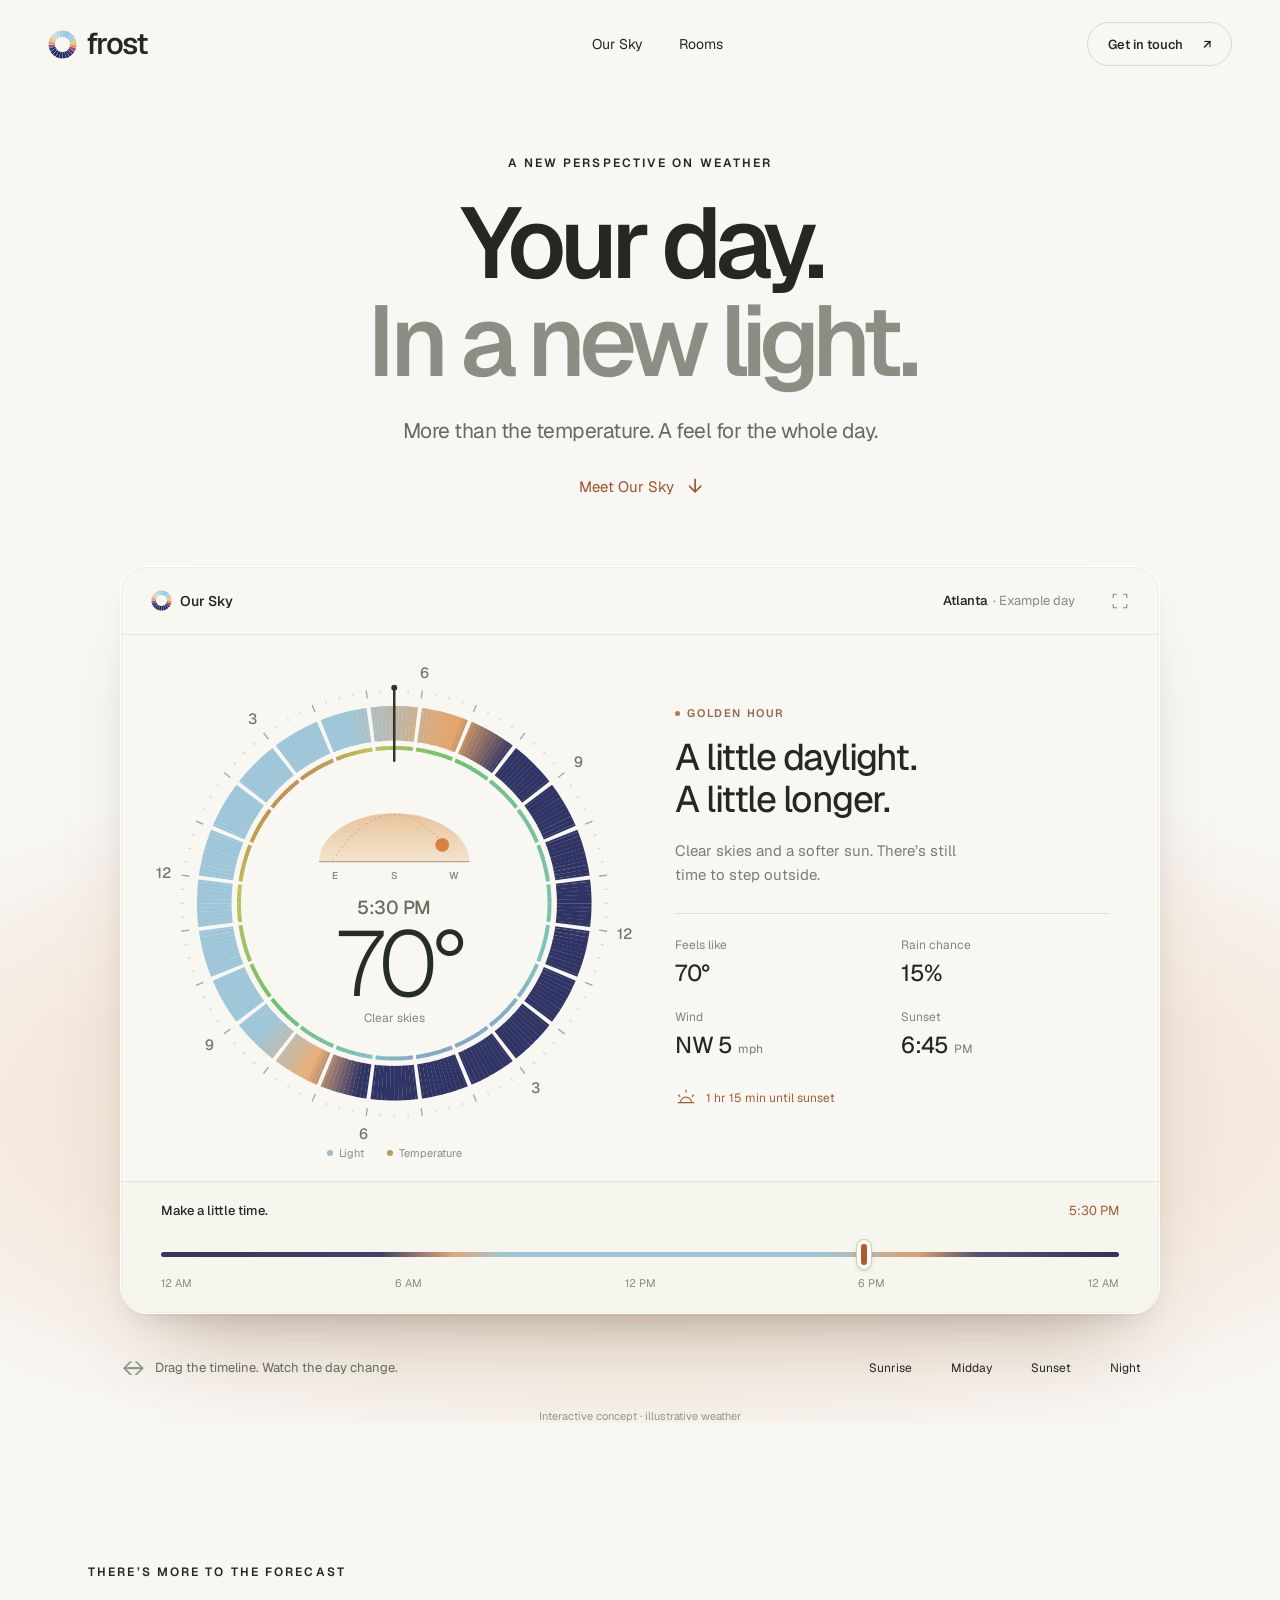
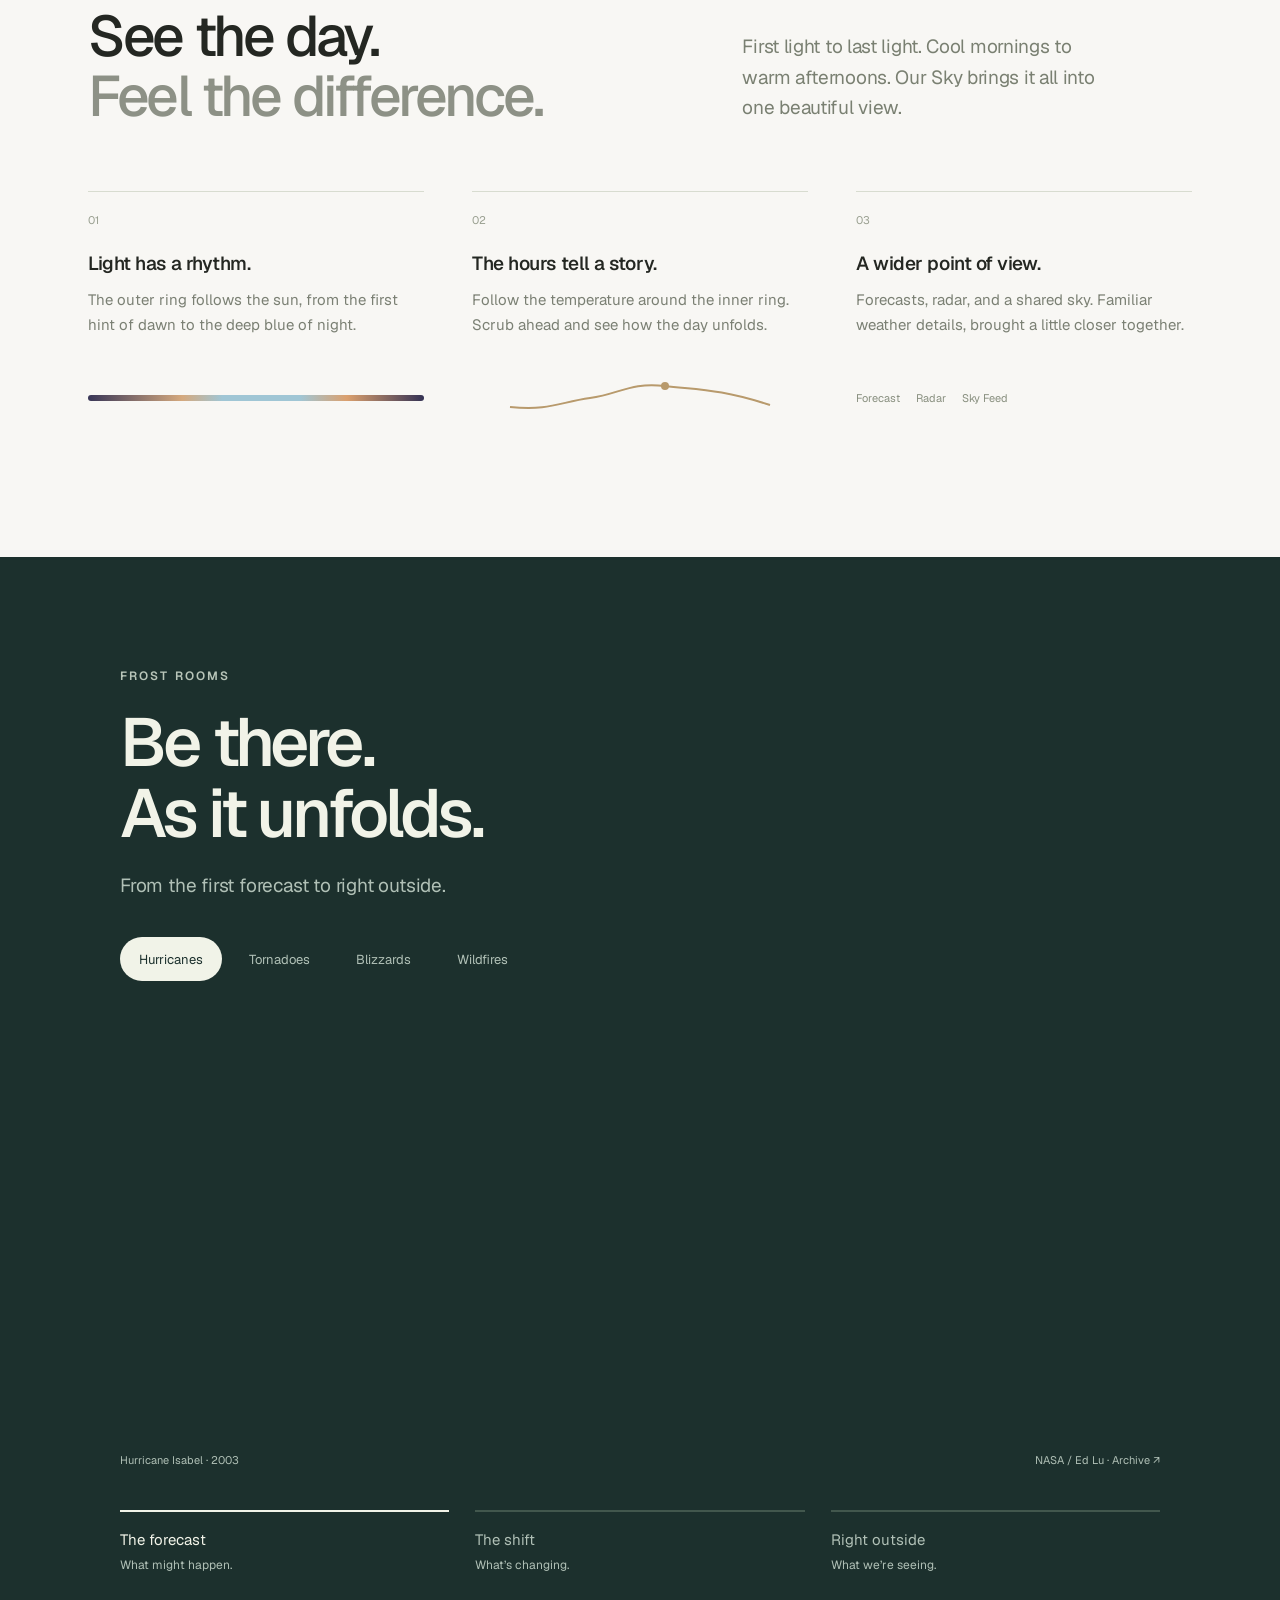
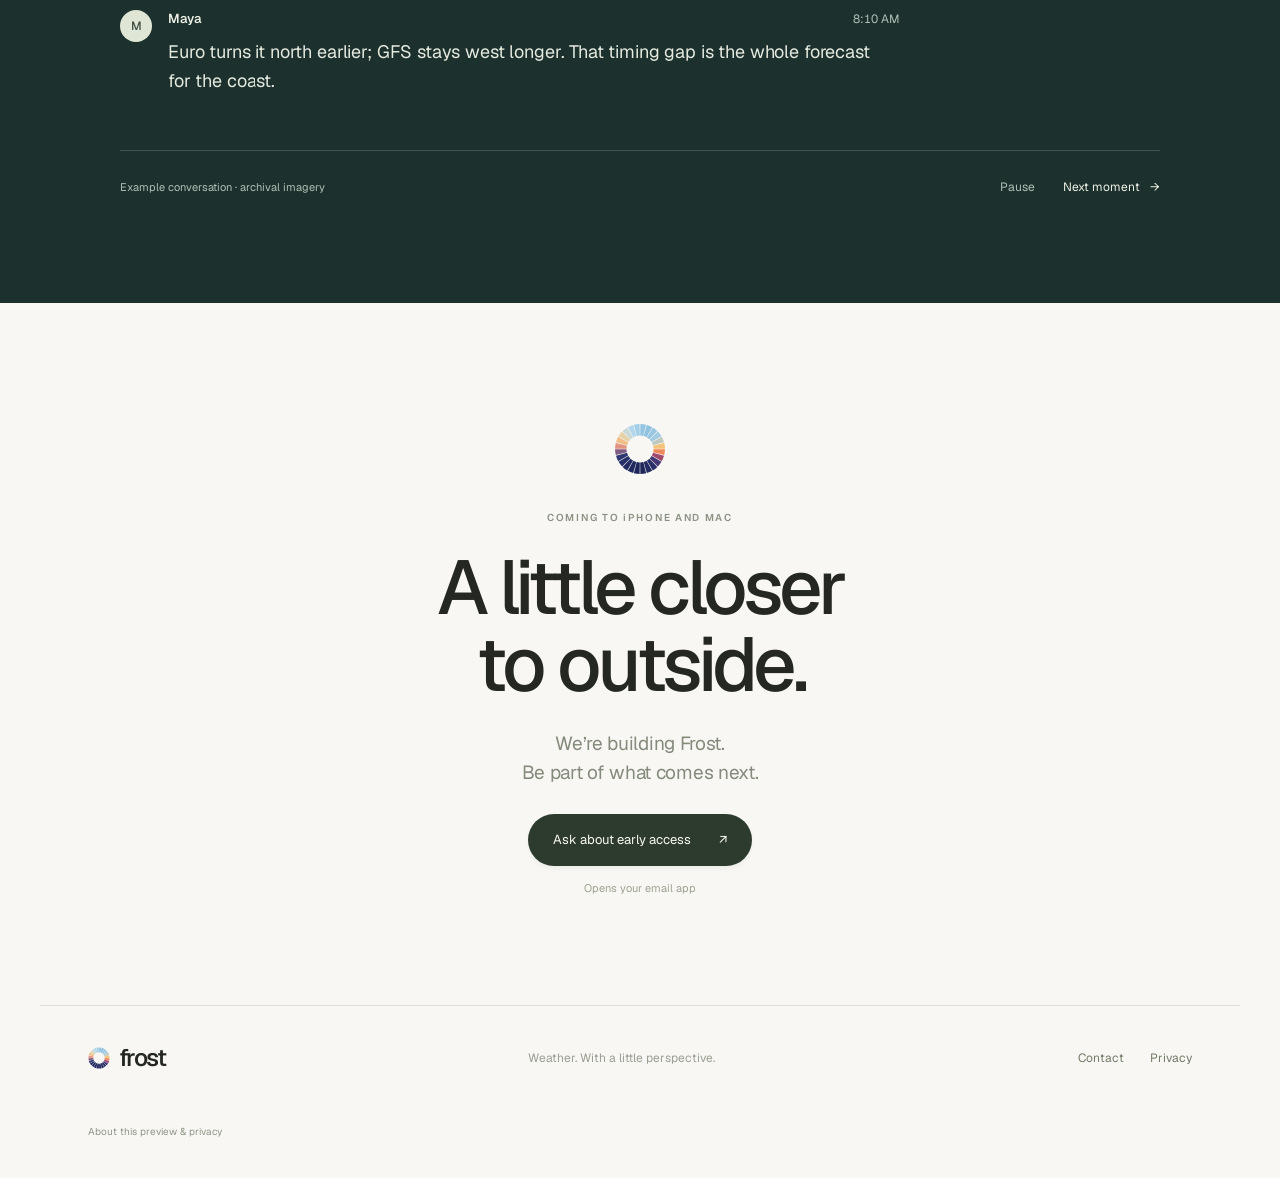
==== commit 19bb875f: "Redesign Frost website with Our Sky and Unfolding Rooms (FRO-53)" ====
--- a/index.html
+++ b/index.html
@@ -1,92 +1,47 @@
 <!doctype html>
 <html lang="en">
 <head>
-  <meta charset="utf-8">
-  <meta name="viewport" content="width=device-width,initial-scale=1">
-  <title>Frost — Your weather. A shared world.</title>
-  <meta name="description" content="A closer connection to the world outside. Preview Frost: forecasts, radar, nearby perspectives, and Rooms — one community across app and web. Coming soon.">
-  <meta name="theme-color" content="#121A28">
-  <meta name="referrer" content="strict-origin-when-cross-origin">
-  <meta http-equiv="Content-Security-Policy" content="default-src 'self'; img-src 'self'; font-src 'self'; script-src 'self'; style-src 'self'; connect-src 'none'; base-uri 'none'; form-action 'none'; object-src 'none'">
-  <link rel="canonical" href="https://frostweather.com/">
-  <meta property="og:type" content="website">
-  <meta property="og:title" content="Frost — Your weather. A shared world.">
-  <meta property="og:description" content="Forecasts. Radar. Real perspective. Meet Frost and preview Rooms, one community across app and web.">
-  <meta property="og:url" content="https://frostweather.com/">
-  <meta property="og:image" content="https://frostweather.com/assets/night-sky.jpg">
-  <meta property="og:image:alt" content="Stars above the sea at Stångehuvud, Sweden. Photograph by W.carter.">
-  <meta name="twitter:card" content="summary_large_image">
-  <link rel="icon" type="image/svg+xml" href="assets/frost-dial.svg">
-  <link rel="preload" as="font" href="assets/newsreader.ttf" type="font/ttf" crossorigin>
-  <link rel="preload" as="font" href="assets/geist.ttf" type="font/ttf" crossorigin>
-  <link rel="stylesheet" href="styles.css">
-  <script src="site.js" defer></script>
+<meta charset="utf-8"><meta name="viewport" content="width=device-width,initial-scale=1">
+<title>Frost — Your day. In a new light.</title>
+<meta name="description" content="Meet Frost for iPhone and Mac. See light and weather come together in Our Sky, and find a shared perspective in Rooms.">
+<meta name="theme-color" content="#f8f7f4"><meta name="referrer" content="strict-origin-when-cross-origin">
+<meta http-equiv="Content-Security-Policy" content="default-src 'self'; img-src 'self'; font-src 'self'; script-src 'self'; style-src 'self'; connect-src 'none'; base-uri 'none'; form-action 'none'; object-src 'none'">
+<link rel="canonical" href="https://frostweather.com/"><meta property="og:type" content="website"><meta property="og:title" content="Frost — Your day. In a new light."><meta property="og:description" content="A new perspective on the weather. Coming to iPhone and Mac."><meta property="og:url" content="https://frostweather.com/"><meta property="og:image" content="https://frostweather.com/assets/frost-dial.svg"><meta name="twitter:card" content="summary">
+<link rel="icon" type="image/svg+xml" href="assets/frost-dial.svg"><link rel="preload" as="font" href="assets/geist.ttf" type="font/ttf" crossorigin><link rel="stylesheet" href="styles.css?v=unfolding1"><script src="site.js?v=unfolding1" defer></script>
 </head>
 <body>
-<a class="skip-link" href="#fp-app">Skip to app preview</a>
-<main id="frost-premium">
-  <div class="fp-site">
-    <section id="top" class="fp-atmosphere" aria-label="Introducing Frost">
-      <img class="fp-backdrop" src="assets/night-sky.jpg" fetchpriority="high" alt="Stars over a quiet sea, with the last light of sunset on the horizon.">
-      <div class="fp-clouds" aria-hidden="true"></div><canvas id="weather-scene" aria-hidden="true"></canvas><div class="fp-hero-shade" aria-hidden="true"></div>
-      <header class="fp-header">
-        <a href="#top" class="fp-brand " aria-label="Frost home"><span>frost</span><img src="assets/frost-dial.svg" alt=""></a>
-        <nav aria-label="Main navigation"><a href="#fp-app" class="">The app</a><a href="#fp-rooms" class="">Rooms <svg width="16" height="16" viewBox="0 0 24 24" fill="none" stroke="currentColor" stroke-width="1.5" stroke-linecap="round" stroke-linejoin="round" aria-hidden="true"><path d="M7 17 17 7M7 7h10v10"/></svg></a></nav>
-        <a class="fp-status" href="#fp-access"><span></span>Get launch updates ↗</a>
-      </header>
-      <div class="fp-hero-copy" aria-label="Frost launch message">
-        <p class="fp-eyebrow">A CLOSER CONNECTION TO THE WORLD OUTSIDE.</p>
-        <h1>Your weather.<br>A shared world.</h1>
-        <p class="fp-lede">Forecasts and radar. Perspectives from the people there.<br>A closer connection to the world outside.</p>
-        <div class="fp-hero-actions"><a href="#fp-app" class="fp-light-button ">Explore Frost <svg width="16" height="16" viewBox="0 0 24 24" fill="none" stroke="currentColor" stroke-width="1.5" stroke-linecap="round" stroke-linejoin="round" aria-hidden="true"><path d="M12 5v14m-7-7 7 7 7-7"/></svg></a><a href="#fp-access" class="fp-text-button ">Get launch updates <svg width="16" height="16" viewBox="0 0 24 24" fill="none" stroke="currentColor" stroke-width="1.5" stroke-linecap="round" stroke-linejoin="round" aria-hidden="true"><path d="M7 17 17 7M7 7h10v10"/></svg></a></div>
-      </div>
-      <div class="fp-scene-controls" aria-label="Atmosphere controls"><span>SET THE ATMOSPHERE</span><div role="group" aria-label="Weather scene"><button type="button" data-weather="rain" aria-pressed="true">Rain</button><button type="button" data-weather="snow" aria-pressed="false">Snow</button><button type="button" data-weather="clear" aria-pressed="false">Clear</button></div><button type="button" id="motion-toggle" aria-pressed="false">Pause motion</button><small>Animated scene · not live weather</small></div>
-      <div class="fp-horizon-caption"><span>FORECASTS. RADAR. REAL PERSPECTIVE.</span><span><a href="https://commons.wikimedia.org/wiki/File:Sunset_and_stars_over_St%C3%A5ngehuvud.jpg" rel="noreferrer">Stångehuvud, Sweden · Photo: W.carter</a></span></div>
-    </section>
-    <div class="fp-paper">
-      <section id="fp-app" class="fp-app" aria-labelledby="fp-app-title">
-        <div class="fp-section-intro"><div><p class="fp-eyebrow">MEET THE APP</p><h2 id="fp-app-title">Everything outside.<br>In one place.</h2></div><p>From the next hour to the next big weather story. Explore the forecast, get your bearings on the map, and see what people are sharing around you.</p></div>
-        <div class="fp-showcase-tabs" role="tablist" aria-label="Explore the Frost app">
-          <button type="button" id="tab-forecast" role="tab" aria-selected="true" aria-controls="showcase-panel" data-screen="forecast">01 <span>Forecast</span></button>
-          <button type="button" id="tab-map" role="tab" aria-selected="false" aria-controls="showcase-panel" data-screen="map" tabindex="-1">02 <span>Map &amp; radar</span></button>
-          <button type="button" id="tab-feed" role="tab" aria-selected="false" aria-controls="showcase-panel" data-screen="feed" tabindex="-1">03 <span>Feed</span></button>
-          <button type="button" id="tab-rooms" role="tab" aria-selected="false" aria-controls="showcase-panel" data-screen="rooms" tabindex="-1">04 <span>Rooms</span></button>
-        </div>
-        <div id="showcase-panel" role="tabpanel" aria-labelledby="tab-forecast" tabindex="0" data-view="forecast">
-          <div class="fp-showcase-copy"><h3 id="showcase-title">A little more certainty about your day.</h3><p id="showcase-description">Hourly conditions, the days ahead, and the details that help you decide when to head outside.</p></div>
-          <figure class="fp-product"><div class="fp-screen-window"><img id="showcase-image" src="assets/frost-mac.jpg" loading="lazy" decoding="async" width="1440" height="828" alt="Frost for Mac showing the hourly and ten-day forecast beside the weather map."></div><figcaption><span>Frost for Mac · Actual development screens</span><span>Captured conditions · Not live weather</span></figcaption></figure>
-        </div>
-        <div class="fp-capabilities"><div><span>01</span><h3>See the whole picture.</h3><p>Forecasts and radar, grounded in your place.</p></div><div><span>02</span><h3>Look through another window.</h3><p>Nearby views, shared by the people there.</p></div><div><span>03</span><h3>Make sense of what’s ahead.</h3><p>Weather stories and official updates, clearly distinguished.</p></div></div>
-      </section>
-      <section id="fp-rooms" class="fp-rooms" aria-labelledby="fp-rooms-title">
-        <div class="fp-section-intro fp-rooms-heading"><div><p class="fp-eyebrow">THE FROST COMMUNITY</p><h2 id="fp-rooms-title">Big weather.<br>Be part of the story.</h2></div><p>Follow the hurricane taking shape offshore. Compare snowfall as a blizzard rolls through. Connect the radar to perspectives on the ground. One conversation, across Frost and the web.</p></div>
-        <div class="fp-forum-bar"><span>Rooms</span><span class="fp-preview-note">Scenario previews · Not current events</span></div>
-        <div class="fp-forum">
-          <aside class="fp-room-nav" aria-label="Room categories">
-            <button type="button" data-category="All Rooms" aria-pressed="true" class="">All Rooms <span>04</span></button>
-            <button type="button" data-category="Hurricanes" aria-pressed="false" class="">Hurricanes</button>
-            <button type="button" data-category="Tornadoes" aria-pressed="false" class="">Tornadoes</button>
-            <button type="button" data-category="Winter storms" aria-pressed="false" class="">Winter storms</button>
-            <button type="button" data-category="Wildfires" aria-pressed="false" class="">Wildfires</button>
-            <p>One community.<br>Wherever you open Frost.</p>
-          </aside>
-          <div class="fp-discussions">
-<p class="sr-only" role="status" id="room-status"></p><noscript><p class="fp-noscript">These are fictional scenario previews. Enable JavaScript to explore the conversations.</p></noscript><div class="fp-thread-list"><button type="button" class="fp-thread" data-topic="hurricane"><span class="fp-room-art fp-art-hurricane"><img src="assets/room-hurricane.svg" alt="" loading="lazy"><span>SCENARIO 01</span></span><span class="fp-topic-category">HURRICANES</span><span class="fp-topic-title">The next turn changes everything.</span><span class="fp-topic-description">Follow a hurricane from its first spiral to the questions along the coast.</span><span class="fp-topic-tags">Track shifts · Satellite · Coastal perspectives</span><span class="fp-topic-bottom"><span>Explore this room</span><span aria-hidden="true">↗</span></span></button><button type="button" class="fp-thread" data-topic="tornado"><span class="fp-room-art fp-art-tornado"><img src="assets/room-tornado.svg" alt="" loading="lazy"><span>SCENARIO 02</span></span><span class="fp-topic-category">TORNADO OUTBREAK</span><span class="fp-topic-title">When the atmosphere comes together.</span><span class="fp-topic-description">A developing outbreak. The radar, the storm structure, and the questions between scans.</span><span class="fp-topic-tags">Supercells · Radar · Storm evolution</span><span class="fp-topic-bottom"><span>Explore this room</span><span aria-hidden="true">↗</span></span></button><button type="button" class="fp-thread" data-topic="blizzard"><span class="fp-room-art fp-art-blizzard"><img src="assets/room-blizzard.svg" alt="" loading="lazy"><span>SCENARIO 03</span></span><span class="fp-topic-category">BLIZZARD</span><span class="fp-topic-title">One storm. A thousand different winters.</span><span class="fp-topic-description">The snow line moves. The wind picks up. Compare how one blizzard unfolds from place to place.</span><span class="fp-topic-tags">Snow bands · Wind · Local observations</span><span class="fp-topic-bottom"><span>Explore this room</span><span aria-hidden="true">↗</span></span></button><button type="button" class="fp-thread" data-topic="wildfire"><span class="fp-room-art fp-art-wildfire"><img src="assets/room-wildfire.svg" alt="" loading="lazy"><span>SCENARIO 04</span></span><span class="fp-topic-category">WILDFIRES & SMOKE</span><span class="fp-topic-title">The story doesn’t stop at the fireline.</span><span class="fp-topic-description">Follow the smoke, the changing sky, and the connections between places miles apart.</span><span class="fp-topic-tags">Smoke plumes · Air quality · Changing skies</span><span class="fp-topic-bottom"><span>Explore this room</span><span aria-hidden="true">↗</span></span></button></div>
-            <article class="fp-topic-view" hidden>
-              <button type="button" class="fp-back "><svg width="16" height="16" viewBox="0 0 24 24" fill="none" stroke="currentColor" stroke-width="1.5" stroke-linecap="round" stroke-linejoin="round" aria-hidden="true"><path d="M19 12H5m7-7-7 7 7 7"/></svg> Back to discussions</button>
-              <p class="fp-scenario-label">FICTIONAL SCENARIO · SAMPLE CONVERSATION</p><img class="fp-detail-art" data-detail-image src="assets/room-hurricane.svg" alt=""><p class="fp-topic-category" data-detail-category></p><h3 tabindex="-1" data-detail-title></h3>
-              <div class="fp-post"><div class="fp-post-person"><span class="fp-avatar">A</span><span>Alex <small>Illustrative participant</small></span></div><p data-detail-body></p></div>
-              <div class="fp-post fp-reply"><div class="fp-post-person"><span class="fp-avatar">J</span><span>Jordan <small>Illustrative participant</small></span></div><p data-detail-reply></p></div>
-              <div class="fp-reply-note"><svg width="16" height="16" viewBox="0 0 24 24" fill="none" stroke="currentColor" stroke-width="1.5" stroke-linecap="round" stroke-linejoin="round" aria-hidden="true"><path d="M21 11.5a8.4 8.4 0 0 1-.9 3.8 8.5 8.5 0 0 1-7.6 4.7 8.4 8.4 0 0 1-3.8-.9L3 21l1.9-5.7a8.4 8.4 0 0 1-.9-3.8A8.5 8.5 0 0 1 8.7 3.9a8.4 8.4 0 0 1 3.8-.9h.5a8.5 8.5 0 0 1 8 8v.5Z"/></svg><span>These scenarios preview future Rooms. For current warnings and instructions, follow your local weather service and emergency authorities. When web Rooms opens, you’ll join with your Frost account.</span></div>
-            </article>
-          </div>
-        </div>
-      </section>
-      <section id="fp-access" class="fp-access" aria-labelledby="access-title"><div><p class="fp-eyebrow">BE HERE FOR WHAT’S NEXT</p><h2 id="access-title">Your window.<br>To a wider world.</h2><p>Frost is taking shape. Ask about early access and hear when there’s something new to explore.</p></div><div class="fp-access-action"><a class="fp-dark-button" href="mailto:sean@frostweather.com?subject=Frost%20launch%20updates&amp;body=Hi%20Sean%2C%0A%0AI%27d%20like%20to%20hear%20about%20Frost%27s%20launch%20and%20early%20access.%0A%0AThanks%21">Request launch updates <span aria-hidden="true">↗</span></a><p>Opens your email app. Send your request to<br><a href="mailto:sean@frostweather.com">sean@frostweather.com</a>.</p><small>No automatic signup. Your request is sent only when you send the email.</small></div></section>
-      <section class="fp-faq" aria-labelledby="faq-title"><div><p class="fp-eyebrow">A FEW THINGS TO KNOW</p><h2 id="faq-title">Before the<br>first forecast.</h2></div><div class="fp-faq-list"><details><summary>When can I try Frost?</summary><p>Frost is in development. A public release date hasn’t been announced. Email us to ask about early access and launch updates.</p></details><details><summary>Which platforms are coming?</summary><p>The preview shows the current Mac development build. We’ll share confirmed platform availability and download links at launch.</p></details><details><summary>Will Rooms work across the app and website?</summary><p>That’s the plan: the same Frost account and the same conversations. The website currently contains illustrative scenarios; public posting and account access aren’t open yet.</p></details><details><summary>Is the weather on this page live?</summary><p>No. App images are captured development screens, the hero weather is an animation, and Rooms are fictional scenarios. Use your local weather service for current forecasts and warnings.</p></details><details id="privacy"><summary>What happens to my information?</summary><p>This preview has no signup database or analytics scripts. The launch-updates button opens your email app; sending it shares your email address and message with Sean at Frost. You can request removal from launch updates by replying. GitHub Pages hosts this site and may process technical request information under its privacy statement.</p><a href="https://docs.github.com/en/site-policy/privacy-policies/github-general-privacy-statement">GitHub privacy statement ↗</a></details></div></section>
-      <footer class="fp-footer"><a href="#top" class="fp-brand " aria-label="Frost home"><span>frost</span><img src="assets/frost-dial.svg" alt=""></a><nav aria-label="Footer"><a href="#fp-access">Early access</a><a href="mailto:sean@frostweather.com">Contact</a><a href="#privacy" id="privacy-link">Privacy</a></nav><span>App &amp; Rooms · In development</span></footer>
-    </div>
-  </div>
+<a class="skip-link" href="#hour-slider">Skip to interactive preview</a>
+<header class="site-header"><a class="brand" href="#top" aria-label="Frost home"><img src="assets/frost-dial.svg" alt=""><span>frost</span></a><nav aria-label="Main navigation"><a href="#dial">Our Sky</a><a href="#rooms">Rooms</a></nav><a class="nav-cta" href="#access">Get in touch <span aria-hidden="true">↗</span></a></header>
+<main id="top">
+<section class="hero" aria-labelledby="hero-title">
+<div class="hero-copy"><p class="eyebrow">A NEW PERSPECTIVE ON WEATHER</p><h1 id="hero-title">Your day.<br><span>In a new light.</span></h1><p class="hero-description">More than the temperature.<br class="mobile-break"> A feel for the whole day.</p><a href="#dial" class="hero-link">Meet Our Sky <span aria-hidden="true">↓</span></a></div>
+<div class="product-stage" id="dial" data-phase="golden"><span id="fp-app" class="anchor-alias"></span><div class="ambient" aria-hidden="true"></div>
+<div class="product-window">
+<div class="window-bar"><div class="window-title"><img src="assets/frost-dial.svg" alt=""><strong>Our Sky</strong></div><div class="window-location">Atlanta <span>Example day</span></div><svg class="window-expand" width="18" height="18" viewBox="0 0 24 24" fill="none" stroke="currentColor" stroke-width="1.5" aria-hidden="true"><path d="M8 3H3v5m13-5h5v5M3 16v5h5m13-5v5h-5"/></svg></div>
+<div class="sky-canvas"><div class="dial-wrap">
+<svg class="sky-dial" viewBox="0 0 500 500" role="img" aria-labelledby="dial-title dial-desc"><title id="dial-title">Our Sky, a 24-hour daylight and weather dial</title><desc id="dial-desc">Each colored segment represents an hour of light. The narrow inner band shows temperature. Use the slider below to move through the day.</desc><defs><linearGradient id="dome-gradient" x1="0" y1="0" x2="0" y2="1"><stop id="dome-top" stop-color="#e8c39c"/><stop id="dome-bottom" offset="1" stop-color="#f4e4ce"/></linearGradient></defs><g id="dial-hours"></g><g id="dial-temp"></g><g id="dial-ticks"></g><g id="dial-labels"></g><line x1="250" y1="32" x2="250" y2="106" class="dial-needle"/><circle cx="250" cy="32" r="3" class="needle-tip"/>
+<g class="sun-diagram"><path d="M174 208 A76 49 0 0 1 326 208Z" fill="url(#dome-gradient)"/><path d="M188 206 Q250 115 312 206" fill="none" stroke="#8c7965" stroke-opacity=".5" stroke-width="1.3" stroke-dasharray="1 4"/><path d="M174 208H326" stroke="#9f927f" stroke-width="1"/><circle id="sun-dot" cx="302" cy="190" r="7" fill="#d7823f"/><circle id="moon-dot" cx="250" cy="169" r="6" fill="#f5f1df" opacity="0"/><text x="190" y="226">E</text><text x="250" y="226">S</text><text x="310" y="226">W</text></g>
+<text id="dial-time" x="250" y="261" class="dial-time" text-anchor="middle">5:30 PM</text><text id="dial-temp-text" x="255" y="344" class="dial-temperature" text-anchor="middle">70°</text><text id="dial-condition" x="250" y="370" class="dial-condition" text-anchor="middle">Clear skies</text></svg>
+<div class="dial-key" aria-hidden="true"><span><i></i>Light</span><span><i></i>Temperature</span></div></div>
+<div class="sky-summary"><p class="summary-eyebrow"><span id="phase-dot"></span><span id="sky-phase">GOLDEN HOUR</span></p><h2 id="sky-line">A little daylight.<br>A little longer.</h2><p id="sky-description">Clear skies and a softer sun. There’s still time to step outside.</p><dl class="weather-details"><div><dt>Feels like</dt><dd id="feels">70°</dd></div><div><dt>Rain chance</dt><dd id="rain">15%</dd></div><div><dt>Wind</dt><dd id="wind">NW 5 <span>mph</span></dd></div><div><dt>Sunset</dt><dd>6:45 <span>PM</span></dd></div></dl><div class="light-remaining"><svg width="22" height="22" viewBox="0 0 24 24" fill="none" stroke="currentColor" stroke-width="1.3" aria-hidden="true"><path d="M3 17h18M6 17a6 6 0 0 1 12 0M12 3v3M3.5 8.5l2.1 2.1m12.8 0 2.1-2.1"/></svg><span id="light">1 hr 15 min until sunset</span></div></div></div>
+<div class="scrubber"><div class="scrubber-top"><label for="hour-slider">Make a little time.</label><output id="scrub-time" for="hour-slider">5:30 PM</output></div><div class="range-wrap"><input id="hour-slider" type="range" min="0" max="23.75" step="0.25" value="17.5" aria-label="Explore an hour of the example day" aria-valuetext="5:30 PM"><div class="range-marks" aria-hidden="true"><span>12 AM</span><span>6 AM</span><span>12 PM</span><span>6 PM</span><span>12 AM</span></div></div></div>
+</div>
+<div class="preview-footer"><p><span class="drag-icon" aria-hidden="true">↔</span> Drag the timeline. Watch the day change.</p><div class="presets" aria-label="Choose a time of day"><button type="button" data-hour="7.25">Sunrise</button><button type="button" data-hour="14">Midday</button><button type="button" data-hour="18.75">Sunset</button><button type="button" data-hour="22">Night</button></div><span class="sample-label">Interactive concept · illustrative weather</span></div>
+</div>
+</section>
+<section class="perspective section-wrap" aria-labelledby="perspective-title"><div class="perspective-intro"><p class="eyebrow">THERE’S MORE TO THE FORECAST</p><h2 id="perspective-title">See the day.<br><span>Feel the difference.</span></h2><p>First light to last light. Cool mornings to warm afternoons. Our Sky brings it all into one beautiful view.</p></div><div class="perspective-details"><article><span class="detail-index">01</span><h3>Light has a rhythm.</h3><p>The outer ring follows the sun, from the first hint of dawn to the deep blue of night.</p><div class="light-spectrum" aria-hidden="true"></div></article><article><span class="detail-index">02</span><h3>The hours tell a story.</h3><p>Follow the temperature around the inner ring. Scrub ahead and see how the day unfolds.</p><svg class="temperature-line" viewBox="0 0 260 32" fill="none" aria-hidden="true"><path d="M0 27C40 31 50 22 80 18S120 2 155 6 210 9 260 25" stroke="currentColor" stroke-width="2"/><circle cx="155" cy="6" r="4" fill="currentColor"/></svg></article><article><span class="detail-index">03</span><h3>A wider point of view.</h3><p>Forecasts, radar, and a shared sky. Familiar weather details, brought a little closer together.</p><div class="detail-links"><span>Forecast</span><span>Radar</span><span>Sky Feed</span></div></article></div></section>
+<section class="rooms" id="rooms" aria-labelledby="rooms-title"><span id="fp-rooms" class="anchor-alias"></span><div class="rooms-inner">
+<div class="rooms-heading"><p class="eyebrow">FROST ROOMS</p><h2 id="rooms-title">Be there.<br>As it unfolds.</h2><p>From the first forecast to right outside.</p></div>
+<div class="room-story" data-topic="hurricanes">
+<nav class="room-topics" aria-label="Choose a weather story"><button type="button" data-room="hurricanes" aria-pressed="true">Hurricanes</button><button type="button" data-room="tornadoes" aria-pressed="false">Tornadoes</button><button type="button" data-room="blizzards" aria-pressed="false">Blizzards</button><button type="button" data-room="wildfires" aria-pressed="false">Wildfires</button></nav>
+<figure class="room-figure"><img id="room-photo" src="assets/room-hurricane.jpg" alt="The cloud-lined eye of Hurricane Isabel photographed from the International Space Station in 2003." loading="lazy" decoding="async"><figcaption class="room-caption"><span id="photo-caption">Hurricane Isabel · 2003</span><a id="photo-source" href="https://commons.wikimedia.org/wiki/File:Hurricane_Isabel_eye_from_ISS.jpg" target="_blank" rel="noopener noreferrer">NASA / Ed Lu · Archive ↗</a></figcaption></figure>
+<div class="room-moments" id="room-moments">
+<div class="room-chapters" role="group" aria-label="Choose a story chapter"><button type="button" data-chapter="0" aria-pressed="true">The forecast<small>What might happen.</small></button><button type="button" data-chapter="1" aria-pressed="false">The shift<small>What’s changing.</small></button><button type="button" data-chapter="2" aria-pressed="false">Right outside<small>What we’re seeing.</small></button></div>
+<div id="room-note" class="room-note" aria-label="Example conversation" aria-live="off"><article class="room-comment"><span class="room-avatar" aria-hidden="true">M</span><div><div class="room-meta"><strong>Maya</strong><span>8:10 AM</span></div><p>Euro turns it north earlier; GFS stays west longer. That timing gap is the whole forecast for the coast.</p></div></article></div>
+<div class="room-foot"><span>Example conversation · archival imagery</span><div class="room-controls"><button id="pause-posts" type="button" aria-pressed="false">Pause</button><button id="next-post" type="button">Next moment <span aria-hidden="true">→</span></button></div></div>
+<span id="post-status" class="sr-only" role="status"></span>
+</div></div></div></section>
+<section id="access" class="access section-wrap"><span id="fp-access" class="anchor-alias"></span><img class="access-mark" src="assets/frost-dial.svg" alt=""><p class="eyebrow">COMING TO iPHONE AND MAC</p><h2>A little closer<br>to outside.</h2><p>We’re building Frost.<br>Be part of what comes next.</p><a class="access-button" href="mailto:sean@frostweather.com?subject=Frost%20early%20access">Ask about early access <span aria-hidden="true">↗</span></a><p class="access-email">Opens your email app</p></section>
 </main>
-</body>
-</html>
+<footer class="site-footer"><a class="brand" href="#top"><img src="assets/frost-dial.svg" alt=""><span>frost</span></a><span>Weather. With a little perspective.</span><nav aria-label="Footer"><a href="mailto:sean@frostweather.com">Contact</a><a href="#privacy">Privacy</a></nav></footer><details id="privacy" class="privacy"><summary>About this preview &amp; privacy</summary><p>Frost is in development. Weather, participants, and conversations on this page are illustrative. This page makes no live weather requests and has no signup database or analytics scripts. The early access link opens your email app; sending a message shares your address and message with Sean at Frost. Photo sources, licenses, and display changes are listed in the <a href="CREDITS.txt">image credits</a>. GitHub Pages may process technical request information under its <a href="https://docs.github.com/en/site-policy/privacy-policies/github-general-privacy-statement">privacy statement</a>.</p></details>
+</body></html>
--- a/styles.css
+++ b/styles.css
@@ -1,190 +1,41 @@
 @font-face{font-family:Geist;src:url('assets/geist.ttf') format('truetype');font-weight:100 900;font-style:normal;font-display:swap}
-@font-face{font-family:Newsreader;src:url('assets/newsreader.ttf') format('truetype');font-weight:200 800;font-style:normal;font-display:swap}
-:root{color-scheme:light dark;background:#F6F3EE;scroll-behavior:smooth}
-body{margin:0}
-a{color:inherit}
-button,a{-webkit-tap-highlight-color:transparent}
-button{cursor:pointer}
-a:focus-visible,button:focus-visible{outline:2px solid currentColor;outline-offset:5px}
-section{scroll-margin-top:24px}
-.sr-only{position:absolute;width:1px;height:1px;padding:0;margin:-1px;overflow:hidden;clip-path:inset(50%);white-space:nowrap;border:0}
-.skip-link{position:absolute;left:16px;top:-100px;z-index:10;padding:12px 20px;background:#F6F3EE;color:#1B1A17;border-radius:8px}
-.skip-link:focus{top:12px}
+:root{font-family:Geist,-apple-system,BlinkMacSystemFont,'Segoe UI',sans-serif;color:#242722;background:#f8f7f4;font-synthesis:none;--paper:#f8f7f4;--ink:#242722;--muted:#73766f;--rust:#a44f2b;--line:#dedfd7}*{box-sizing:border-box}html{scroll-behavior:smooth;scroll-padding-top:90px}body{margin:0}a{color:inherit;text-decoration:none}button,input{font:inherit}button,a,input{-webkit-tap-highlight-color:transparent}button{cursor:pointer}button:focus-visible,a:focus-visible,input:focus-visible,summary:focus-visible{outline:3px solid #bf663b;outline-offset:5px}button{color:inherit}img,svg{max-width:100%}button{border:0}::selection{background:#e5c4a3}.skip-link{position:fixed;top:12px;left:12px;z-index:100;background:#fff;padding:14px;border-radius:8px;transform:translateY(-150%)}.skip-link:focus{transform:none}.sr-only{position:absolute;width:1px;height:1px;padding:0;margin:-1px;overflow:hidden;clip:rect(0,0,0,0);white-space:nowrap;border:0}.anchor-alias{position:absolute;top:0}.site-header{height:88px;max-width:1280px;margin:auto;padding:0 48px;display:flex;align-items:center;justify-content:space-between;gap:24px}.brand{display:inline-flex;gap:9px;align-items:center;font-size:30px;letter-spacing:-1.6px;font-weight:550;line-height:1}.brand img{width:29px;height:29px}.site-header nav{display:flex;gap:36px;margin-left:80px}.site-header nav a{font-size:14px;min-height:44px;display:flex;align-items:center}.nav-cta{font-size:13px;font-weight:550;border:1px solid #d8dad2;border-radius:30px;padding:12px 20px;min-height:44px;display:flex;align-items:center;gap:20px;transition:background .2s}.nav-cta:hover{background:#eaece4}.hero{overflow:hidden}.hero-copy{text-align:center;padding:66px 20px 0}.eyebrow{font-size:12px;letter-spacing:2.1px;font-weight:600;line-height:1.5;margin:0 0 22px}.hero h1{font-size:clamp(66px,7.8vw,112px);font-weight:560;letter-spacing:-7px;line-height:.98;margin:0}.hero h1 span{color:#8a8e83}.hero-description{font-size:21px;line-height:1.5;letter-spacing:-.5px;margin:25px 0 18px;color:#666b61}.mobile-break{display:none}.hero-link{display:inline-flex;align-items:center;gap:14px;font-size:15px;color:var(--rust);min-height:44px}.hero-link span{font-size:20px}.product-stage{position:relative;padding:58px 48px 0;max-width:1440px;margin:0 auto;isolation:isolate}.ambient{position:absolute;z-index:-1;inset:-50px -150px -10px;background:radial-gradient(ellipse 60% 38% at 50% 67%,#e3b99b 0,#eac6aa66 50%,transparent 100%);transition:background 1s}.product-stage[data-phase="morning"] .ambient{background:radial-gradient(ellipse 62% 43% at 50% 67%,#c3dbe0 0,#d4e3e266 50%,transparent 100%)}.product-stage[data-phase="day"] .ambient{background:radial-gradient(ellipse 62% 43% at 50% 67%,#b4d2dc 0,#d5e4e666 50%,transparent 100%)}.product-stage[data-phase="night"] .ambient{background:radial-gradient(ellipse 62% 43% at 50% 67%,#8f98b6 0,#bac2d366 50%,transparent 100%)}.product-stage[data-phase="twilight"] .ambient{background:radial-gradient(ellipse 62% 43% at 50% 67%,#c5adc2 0,#dbc1c966 50%,transparent 100%)}.product-window{max-width:1040px;margin:auto;border:1px solid #fff;border-radius:27px;background:#f8f7f2;box-shadow:0 2px 3px #51402e05,0 16px 30px -18px #58432a36,0 50px 80px -44px #58432a5c,inset 0 0 0 1px #e3e0d980;overflow:hidden}.window-bar{height:68px;display:flex;align-items:center;gap:24px;padding:0 30px;border-bottom:1px solid #e7e6df}.window-title{display:flex;gap:8px;align-items:center;font-size:14px}.window-title img{width:21px;height:21px}.window-title strong{font-weight:550}.window-location{margin-left:auto;font-size:13px;font-weight:550}.window-location span{color:#86877f;font-weight:400}.window-expand{color:#8d8e86;margin-left:12px}.sky-canvas{display:grid;grid-template-columns:1.1fr 1fr;align-items:center;min-height:500px;padding:21px 40px 21px 26px;gap:28px}.dial-wrap{min-width:0;position:relative}.sky-dial{display:block;width:100%;overflow:visible}.dial-tick{stroke:#a4a89c;stroke-width:1;opacity:.45}.dial-tick.major{stroke:#818777;stroke-width:1.3;opacity:.7}.dial-label{font-family:Geist,sans-serif;font-size:15px;fill:#73766b;font-weight:500}.dial-needle{stroke:#30342c;stroke-width:2.5;stroke-linecap:round}.needle-tip{fill:#30342c}.sun-diagram text{fill:#8a897b;font-family:Geist,sans-serif;font-weight:550;font-size:10px;text-anchor:middle}.dial-time{fill:#686d60;font-family:Geist,sans-serif;font-weight:500;font-size:19px;letter-spacing:-.5px}.dial-temperature{font-family:Geist,sans-serif;font-weight:260;font-size:93px;letter-spacing:-6px;fill:#262d22}.dial-condition{font-size:12px;fill:#858777;font-family:Geist,sans-serif}.dial-key{display:flex;justify-content:center;gap:23px;font-size:11px;color:#8b8d82;margin-top:-5px}.dial-key span{display:flex;align-items:center;gap:6px}.dial-key i{width:6px;height:6px;background:#9dbdc8;border-radius:50%}.dial-key span+span i{background:#ba9b58}.sky-summary{padding:0 10px 0 6px}.summary-eyebrow{font-size:11px;letter-spacing:1.6px;color:#8f6c4d;font-weight:600;display:flex;align-items:center;gap:7px;margin:0 0 17px}.summary-eyebrow>span:first-child{width:5px;height:5px;flex:none;border-radius:50%;background:#bc784d}.sky-summary h2{font-size:37px;font-weight:450;line-height:1.13;letter-spacing:-1.5px;margin:0 0 18px;min-height:84px}.sky-summary>p:not(.summary-eyebrow){font-size:15px;line-height:1.6;color:#7a7d70;max-width:310px;min-height:48px;margin:0 0 26px}.weather-details{display:grid;grid-template-columns:1fr 1fr;gap:21px 18px;padding-top:23px;border-top:1px solid #dedfd5;margin:0}.weather-details dt{font-size:12px;color:#818678;margin-bottom:5px}.weather-details dd{font-size:23px;font-weight:450;letter-spacing:-.7px;margin:0}.weather-details dd span{font-size:12px;color:#818678;letter-spacing:0}.light-remaining{display:flex;align-items:center;gap:9px;color:#9e6137;font-size:12px;margin-top:27px}.scrubber{border-top:1px solid #e2e2d9;padding:20px 40px 24px;background:#f0f0e84d}.scrubber-top{display:flex;justify-content:space-between;align-items:center;margin-bottom:14px;font-size:13px}.scrubber-top label{font-weight:500}.scrubber-top output{color:#a75c33;font-variant-numeric:tabular-nums}.range-wrap{position:relative}input[type=range]{appearance:none;-webkit-appearance:none;display:block;width:100%;height:44px;margin:0;background:transparent;cursor:ew-resize}input[type=range]::-webkit-slider-runnable-track{height:5px;border-radius:5px;background:linear-gradient(90deg,#383657 0%,#42436b 23%,#dfa679 30.5%,#a0c6d5 36%,#a0c6d5 69%,#dba06e 79%,#565375 85%,#343254 100%)}input[type=range]::-webkit-slider-thumb{appearance:none;-webkit-appearance:none;width:14px;height:29px;border-radius:8px;background:#ac5a31;border:4px solid #faf9f4;box-shadow:0 0 0 1px #cfcec1,0 2px 5px #0002;margin-top:-12px}input[type=range]::-moz-range-track{height:5px;border-radius:5px;background:linear-gradient(90deg,#383657,#dfa679 30%,#a0c6d5 40%,#a0c6d5 69%,#dba06e 79%,#343254)}input[type=range]::-moz-range-thumb{width:7px;height:22px;border-radius:8px;background:#ac5a31;border:4px solid #faf9f4;box-shadow:0 0 0 1px #cfcec1}.range-marks{display:flex;justify-content:space-between;font-size:11px;color:#8b8d83;line-height:1;margin-top:1px}.preview-footer{max-width:1040px;margin:32px auto 0;display:flex;flex-wrap:wrap;align-items:center;justify-content:space-between;gap:12px 24px;padding:0 2px}.preview-footer p{font-size:13px;color:#626a5d;margin:0;display:flex;align-items:center;gap:10px}.drag-icon{font-size:22px;color:#8d9886}.presets{display:flex;gap:5px}.presets button{font-size:12px;min-height:44px;padding:8px 17px;background:transparent;border-radius:28px;transition:background .2s}.presets button:hover,.presets button[aria-pressed=true]{background:#e6e8de}.sample-label{flex-basis:100%;font-size:11px;text-align:center;color:#93968b;margin-top:7px}.section-wrap{max-width:1200px;margin:auto;padding:0 48px}.perspective{padding-top:140px;padding-bottom:140px}.perspective-intro{display:grid;grid-template-columns:1.3fr 1fr;column-gap:70px;align-items:end}.perspective-intro .eyebrow{grid-column:1/-1;margin-bottom:25px}.perspective h2{font-size:57px;line-height:1.06;letter-spacing:-2.8px;font-weight:500;margin:0}.perspective h2 span{color:#8d9186}.perspective-intro>p:last-child{font-size:19px;line-height:1.6;letter-spacing:-.3px;color:#7a8072;margin:0 0 3px;max-width:365px}.perspective-details{display:grid;grid-template-columns:repeat(3,1fr);gap:48px;margin-top:65px}.perspective-details article{padding-top:21px;border-top:1px solid #d8dcd0}.detail-index{font-size:11px;color:#999f90;display:block;margin-bottom:24px}.perspective-details h3{font-size:19px;letter-spacing:-.45px;font-weight:550;margin:0 0 12px}.perspective-details p{font-size:15px;line-height:1.65;margin:0;color:#7b8074;min-height:75px}.light-spectrum{height:6px;margin-top:32px;border-radius:5px;background:linear-gradient(90deg,#383657,#d5a97e 28%,#a0c6d5 40%,#a0c6d5 63%,#dba06e 77%,#343254)}.temperature-line{width:100%;height:32px;color:#b89a6c;margin-top:17px}.detail-links{display:flex;gap:16px;font-size:11px;color:#888f7f;margin-top:28px}.access{padding-top:120px;padding-bottom:110px;text-align:center}.access-mark{width:52px;height:52px;display:block;margin:0 auto 35px}.access .eyebrow{font-size:10px;letter-spacing:1.7px;color:#8c9384;margin-bottom:24px}.access h2{font-size:76px;font-weight:500;line-height:1.01;letter-spacing:-4px;margin:0}.access>p:not(.eyebrow):not(.access-email){font-size:19px;color:#848b7b;line-height:1.55;letter-spacing:-.3px;margin:26px 0}.access-button{display:inline-flex;align-items:center;justify-content:center;gap:28px;border-radius:30px;background:#2d3b2e;color:#f7f8ee;padding:17px 25px;font-size:13px;min-height:52px;box-shadow:0 3px 4px #1925160c;transition:background .2s,transform .2s}.access-button:hover{background:#485b43;transform:translateY(-2px)}.access-email{font-size:11px;color:#9da291;margin:15px 0 0}.site-footer{margin:0 auto;max-width:1200px;padding:30px 48px;display:flex;justify-content:space-between;align-items:center;border-top:1px solid #dde0d4;gap:25px}.site-footer .brand{font-size:24px}.site-footer .brand img{width:22px;height:22px}.site-footer>span{color:#9b9f92;font-size:12px}.site-footer nav{display:flex;gap:26px;font-size:12px;color:#717b66}.site-footer nav a{display:flex;align-items:center;min-height:44px}.privacy{max-width:1104px;margin:0 auto 24px;color:#8f9686;font-size:10px}.privacy summary{cursor:pointer;width:max-content;max-width:100%;min-height:44px;display:flex;align-items:center}.privacy p{max-width:750px;line-height:1.65;font-size:12px;margin:0 0 20px}.privacy a{text-decoration:underline}
+@media(min-width:1441px){.hero-copy{padding-top:80px}}@media(max-width:1050px){.hero h1{letter-spacing:-5px}.product-stage{padding-left:30px;padding-right:30px}.sky-canvas{gap:15px;padding:20px 25px 22px 18px;min-height:450px}.sky-summary h2{font-size:32px;min-height:72px}.sky-summary>p:not(.summary-eyebrow){font-size:14px}.sky-summary{padding:0}.perspective-intro{gap:40px}.perspective h2{font-size:49px}.perspective-details{gap:32px}.privacy{margin-left:48px;margin-right:48px}}
+@media(max-width:760px){html{scroll-padding-top:24px}.site-header{height:76px;padding:0 24px;gap:20px}.site-header nav{margin-left:auto;gap:22px}.site-header nav a{font-size:12px}.nav-cta{display:none}.brand{font-size:28px}.brand img{width:26px;height:26px}.hero-copy{padding-top:45px}.eyebrow{font-size:10px;letter-spacing:1.5px;margin-bottom:21px}.hero h1{font-size:76px;letter-spacing:-4.8px}.hero-description{font-size:18px;margin-top:22px}.hero-link{font-size:13px}.product-stage{padding:36px 24px 0}.product-window{border-radius:20px;max-width:550px}.window-bar{height:57px;padding:0 21px;gap:10px}.window-title{font-size:12px}.window-title img{width:18px;height:18px}.window-location{font-size:11px}.window-location span{display:none}.window-expand{width:14px;margin-left:5px}.sky-canvas{display:block;padding:12px 24px 25px}.dial-wrap{max-width:420px;margin:0 auto}.dial-key{margin-top:-3px}.sky-summary{padding:27px 5px 0;max-width:420px;margin:auto}.summary-eyebrow{font-size:10px;margin-bottom:12px}.sky-summary h2{font-size:31px;min-height:0;line-height:1.15;letter-spacing:-1.3px}.sky-summary h2 br{display:none}.sky-summary>p:not(.summary-eyebrow){font-size:15px;max-width:none;min-height:48px;margin-bottom:22px}.weather-details{grid-template-columns:repeat(4,1fr);gap:12px;padding-top:19px}.weather-details dt{font-size:10px;margin-bottom:7px}.weather-details dd{font-size:19px;white-space:nowrap}.weather-details dd span{font-size:9px}.light-remaining{font-size:11px;margin-top:20px}.scrubber{padding:18px 25px 24px}.scrubber-top{font-size:12px;margin-bottom:8px}.range-marks{font-size:9px}.preview-footer{justify-content:center;max-width:550px;margin-top:22px;gap:10px}.preview-footer p{flex-basis:100%;justify-content:center;font-size:12px}.presets{gap:6px}.presets button{padding:8px 18px}.sample-label{font-size:10px;margin-top:0}.section-wrap{padding-left:28px;padding-right:28px}.perspective{padding-top:100px;padding-bottom:90px}.perspective-intro{display:block}.perspective h2{font-size:48px;letter-spacing:-2.8px}.perspective-intro>p:last-child{font-size:17px;margin:25px 0 0;max-width:480px}.perspective-details{gap:23px;margin-top:44px}.perspective-details h3{font-size:16px;line-height:1.3}.perspective-details p{font-size:13px;min-height:106px}.detail-index{margin-bottom:16px}.detail-links{font-size:10px;gap:9px;flex-wrap:wrap}.access{padding-top:90px;padding-bottom:80px}.access h2{font-size:62px;letter-spacing:-3.5px}.access>p:not(.eyebrow):not(.access-email){font-size:17px}.site-footer{margin:0 28px;padding:25px 0;flex-wrap:wrap;gap:10px}.site-footer>span{order:3;flex-basis:100%;font-size:11px}.privacy{margin-left:28px;margin-right:28px;font-size:10px}}
+@media(max-width:480px){.site-header{padding:0 22px}.hero-copy{padding-top:33px}.hero h1{font-size:62px;letter-spacing:-3.8px}.hero .eyebrow{font-size:9px;letter-spacing:1.5px}.hero-description{font-size:16px;line-height:1.5;letter-spacing:-.2px}.mobile-break{display:block}.product-stage{padding:30px 16px 0}.sky-canvas{padding:7px 17px 23px}.window-bar{padding:0 19px}.dial-key{font-size:10px}.sky-summary{padding:29px 5px 0}.sky-summary h2{font-size:28px;letter-spacing:-1.2px;margin-bottom:14px}.sky-summary>p:not(.summary-eyebrow){font-size:14px}.weather-details{column-gap:7px;row-gap:18px;grid-template-columns:repeat(2,1fr)}.weather-details dt{font-size:11px}.weather-details dd{font-size:22px}.weather-details dd span{font-size:10px}.light-remaining{font-size:11px}.scrubber{padding-left:22px;padding-right:22px}.presets button{font-size:11px;padding:8px 14px}.preview-footer{gap:7px}.preview-footer p{font-size:11px}.sample-label{font-size:9px}.perspective{padding-top:80px;padding-bottom:80px}.perspective h2{font-size:43px;letter-spacing:-2.4px}.perspective-intro>p:last-child{font-size:16px;line-height:1.65}.perspective-details{display:block;margin-top:39px}.perspective-details article{padding:19px 0 28px;position:relative}.perspective-details article:last-child{padding-bottom:0}.detail-index{float:left;margin:4px 14px 0 0}.perspective-details h3{font-size:18px;margin-bottom:12px}.perspective-details p{font-size:15px;min-height:0;padding-left:28px}.light-spectrum{margin:21px 0 2px 28px;height:5px}.temperature-line{margin:15px 0 0 28px;width:calc(100% - 28px);height:26px}.detail-links{margin:20px 0 0 28px;font-size:11px;gap:20px}.access h2{font-size:54px;letter-spacing:-2.8px}.access-mark{width:46px;height:46px}.access .eyebrow{font-size:9px}.access-button{font-size:12px}.access-email{font-size:10px}.site-footer nav{gap:20px;font-size:11px}}
+@media(max-width:350px){.hero h1{font-size:53px;letter-spacing:-3px}.hero .eyebrow{font-size:8px;letter-spacing:1.3px}.site-header nav{gap:16px}.hero-description{font-size:15px}.window-bar{padding:0 15px}.sky-summary h2{font-size:25px}.sky-canvas{padding-left:13px;padding-right:13px}.sky-summary>p:not(.summary-eyebrow){font-size:13px}.perspective h2{font-size:38px}.access h2{font-size:48px}}
+@media(prefers-reduced-motion:reduce){html{scroll-behavior:auto}*,*:before,*:after{animation:none!important;transition:none!important}}
+@media(max-width:1050px){}
+@media(max-width:760px){}
+@media(max-width:480px){.sky-summary>p:not(.summary-eyebrow){font-size:15px}}
+@media(max-width:350px){.sky-summary>p:not(.summary-eyebrow){font-size:15px}}
+@media(max-width:760px){.product-window{display:flex;flex-direction:column}.window-bar{order:0;flex:none}.sky-canvas{display:contents}.dial-wrap{order:1;width:100%;padding:14px 20px 24px;max-width:455px}.scrubber{order:2;border-bottom:1px solid #e2e2d9}.sky-summary{order:3;width:100%;max-width:455px;padding:27px 29px 29px}.dial-key{margin-top:-7px}.sky-summary h2 br{display:none}}
+@media(max-width:480px){.dial-wrap{padding:8px 12px 23px}.sky-summary{padding:25px 23px 27px}.sky-summary h2{font-size:27px}.sky-summary h2 br{display:none}}
+@media(max-width:760px){.sky-summary h2{min-height:72px}}
+@media(max-width:480px){.sky-summary h2{min-height:63px}.sky-summary>p:not(.summary-eyebrow){min-height:72px}}
+.error-page{min-height:calc(100svh - 88px);padding-top:65px}.error-page h1{font-size:clamp(52px,6vw,76px);font-weight:500;line-height:1.02;letter-spacing:-3px;margin:0}
+.window-location span::before{content:'· ';margin-left:3px}
+@media(max-width:760px){.window-location{display:flex;flex-direction:column;align-items:flex-end;gap:2px;line-height:1.3}.window-location span{display:block;font-size:9px}.window-location span::before{content:none}.window-expand{display:none}}
+@media(max-width:760px){.window-location span{font-size:11px}}
+@media(max-width:1050px){}
+@media(max-width:760px){}
+@media(max-width:480px){}
+@media(max-width:350px){}
+@media(max-width:760px){}
+@media(max-width:350px){}
 
-#frost-premium{width:100%}
-#frost-premium .fp-site{--fp-paper:light-dark(#F6F3EE,#171c24);--fp-ink:light-dark(#1B1A17,#F4F2EC);--fp-muted:light-dark(#6F6A62,#bfbab1);--fp-line:light-dark(#1B1A1726,#f4f2ec30);--fp-well:light-dark(#E3DED6,#30353c);--fp-terracotta:light-dark(#A34E27,#FFB08A);font:400 15px/1.5 -apple-system,BlinkMacSystemFont,'Segoe UI',sans-serif;background:var(--fp-paper);color:var(--fp-ink);overflow:hidden}
-#frost-premium .fp-site *{box-sizing:border-box}
-#frost-premium .fp-site h1,#frost-premium .fp-site h2,#frost-premium .fp-site h3,#frost-premium .fp-site p,#frost-premium .fp-site figure{margin:0}
-#frost-premium button{font-family:inherit}
-#frost-premium [hidden]{display:none!important}
-#frost-premium .fp-atmosphere{position:relative;min-height:680px;isolation:isolate;color:#F4F2EC;background:#121A28;padding:0 6% 49px}
-#frost-premium .fp-backdrop{position:absolute;inset:0;width:100%;height:100%;object-fit:cover;object-position:center 63%;z-index:-1}
-#frost-premium .fp-header{display:flex;align-items:center;gap:26px;min-height:112px;border-bottom:1px solid #f4f2ec36}
-#frost-premium .fp-brand{display:flex;align-items:flex-start;gap:3px;color:inherit;text-decoration:none;flex-shrink:0}
-#frost-premium .fp-brand>span{font:500 47px/.95 'Geist',sans-serif;letter-spacing:-.045em}
-#frost-premium .fp-brand img{width:18px;height:18px;margin-top:2px;display:block}
-#frost-premium .fp-header nav{display:flex;gap:32px;align-items:center;margin-left:auto}
-#frost-premium .fp-header nav a{font-size:13px;min-height:44px;padding:0;background:none;border:0;color:inherit;display:flex;align-items:center;gap:7px}
-#frost-premium .fp-status{font-size:11px;display:flex;align-items:center;gap:7px;margin-left:12px;margin-right:0;white-space:nowrap}
-#frost-premium .fp-status>span{width:5px;height:5px;border-radius:50%;background:#E07A4C}
-#frost-premium .fp-hero-copy{padding:79px 0 67px}
-#frost-premium .fp-eyebrow{font-size:11px;letter-spacing:.12em;font-weight:500}
-#frost-premium .fp-hero-copy h1{font:300 clamp(58px,9vw,104px)/.97 'Newsreader',Georgia,serif;letter-spacing:-.025em;margin:25px 0 22px}
-#frost-premium .fp-lede{font-size:16px;line-height:1.75;color:#F4F2EC}
-#frost-premium .fp-hero-actions{display:flex;align-items:center;gap:25px;margin-top:30px;flex-wrap:wrap}
-#frost-premium .fp-light-button{border:0;border-radius:10px;padding:0 20px;min-height:48px;display:inline-flex;align-items:center;gap:27px;color:#1B1A17;background:#F6F3EE;font-size:13px;font-weight:500}
-#frost-premium .fp-text-button{border:0;background:none;color:#F4F2EC;display:inline-flex;align-items:center;gap:11px;min-height:48px;padding:0;font-size:13px}
-#frost-premium .fp-horizon-caption{display:flex;justify-content:space-between;gap:20px;font-size:10px;color:#F4F2EC}
-#frost-premium .fp-horizon-caption>span:first-child{letter-spacing:.12em}
-#frost-premium .fp-paper{position:relative;margin-top:-27px;border-radius:28px 28px 0 0;background:var(--fp-paper);padding:0 6%}
-#frost-premium .fp-app{padding:58px 0 46px}
-#frost-premium .fp-section-intro{display:grid;grid-template-columns:1.1fr 1fr;gap:50px;align-items:end;margin-bottom:30px}
-#frost-premium .fp-section-intro .fp-eyebrow{color:var(--fp-muted);margin-bottom:20px}
-#frost-premium .fp-section-intro h2{font:300 clamp(37px,5.1vw,57px)/1.02 'Newsreader',Georgia,serif;letter-spacing:-.025em}
-#frost-premium .fp-section-intro>p{font-size:14px;color:var(--fp-muted);line-height:1.8;max-width:350px;padding-bottom:4px}
-#frost-premium .fp-product>img{width:100%;height:auto;display:block;border:1px solid var(--fp-line);border-radius:14px}
-#frost-premium .fp-product figcaption{display:flex;justify-content:space-between;gap:15px;margin-top:13px;font-size:10px;color:var(--fp-muted)}
-#frost-premium .fp-capabilities{display:grid;grid-template-columns:1fr 1fr 1fr;gap:28px;margin-top:33px}
-#frost-premium .fp-capabilities>div>span{font-size:11px;color:var(--fp-muted)}
-#frost-premium .fp-capabilities h3{font:400 23px/1.15 'Newsreader',Georgia,serif;margin:10px 0 8px}
-#frost-premium .fp-capabilities p{font-size:12px;line-height:1.7;color:var(--fp-muted)}
-#frost-premium .fp-rooms{border-top:1px solid var(--fp-line);padding:48px 0}
-#frost-premium .fp-rooms-heading{margin-bottom:35px}
-#frost-premium .fp-forum-bar{display:flex;align-items:center;justify-content:space-between;gap:20px;border-top:1px solid var(--fp-line);border-bottom:1px solid var(--fp-line);padding:17px 0}
-#frost-premium .fp-forum-bar>span:first-child{font:400 28px/1 'Newsreader',Georgia,serif}
-#frost-premium .fp-preview-note{font-size:11px;color:var(--fp-muted)}
-#frost-premium .fp-forum{display:grid;grid-template-columns:175px 1fr;gap:36px;padding-top:24px}
-#frost-premium .fp-room-nav{display:flex;flex-direction:column;gap:4px;align-items:stretch}
-#frost-premium .fp-room-nav button{border:0;border-radius:8px;background:transparent;color:var(--fp-muted);text-align:left;min-height:42px;padding:10px 12px;font-size:12px;display:flex;align-items:center;justify-content:space-between;gap:8px}
-#frost-premium .fp-room-nav button[aria-pressed=true]{background:var(--fp-well);color:var(--fp-ink);font-weight:500}
-#frost-premium .fp-room-nav button span{font-size:10px;font-weight:400}
-#frost-premium .fp-room-nav>p{font-size:11px;line-height:1.8;color:var(--fp-muted);margin:24px 12px 0}
-#frost-premium .fp-thread-list{display:grid;grid-template-columns:1fr 1fr;gap:0 25px}
-#frost-premium .fp-thread{display:flex;flex-direction:column;align-items:flex-start;text-align:left;border:0;border-bottom:1px solid var(--fp-line);background:none;color:var(--fp-ink);padding:6px 0 21px;margin-bottom:23px;min-width:0}
-#frost-premium .fp-topic-category{font-size:10px;font-weight:500;letter-spacing:.08em;color:var(--fp-terracotta)}
-#frost-premium .fp-topic-title{font:400 26px/1.1 'Newsreader',Georgia,serif;letter-spacing:-.015em;margin:13px 0 9px}
-#frost-premium .fp-topic-description{font-size:12px;color:var(--fp-muted);line-height:1.7;max-width:290px}
-#frost-premium .fp-topic-bottom{display:flex;align-items:center;gap:8px;margin-top:20px;width:100%;font-size:11px;color:var(--fp-muted)}
-#frost-premium .fp-topic-bottom>svg,#frost-premium .fp-topic-bottom>[data-lucide]{margin-left:auto}
-#frost-premium .fp-avatars{display:flex;margin-right:3px}
-#frost-premium .fp-avatars>span{display:grid;place-items:center;width:23px;height:23px;border-radius:50%;border:2px solid var(--fp-paper);background:var(--fp-well);font-size:9px;margin-left:-5px}
-#frost-premium .fp-avatars>span:first-child{margin-left:0}
-#frost-premium .fp-topic-view{padding-top:2px}
-#frost-premium .fp-back{display:flex;align-items:center;gap:9px;font-size:12px;min-height:44px;color:var(--fp-muted);border:0;background:none;padding:0;margin-bottom:20px}
-#frost-premium .fp-topic-view h3{font:400 38px/1.08 'Newsreader',Georgia,serif;margin:12px 0 24px}
-#frost-premium .fp-post{border-top:1px solid var(--fp-line);padding:20px 0}
-#frost-premium .fp-post-person{display:flex;align-items:center;gap:10px;font-size:13px;font-weight:500}
-#frost-premium .fp-post-person small{display:block;color:var(--fp-muted);font-size:10px;font-weight:400;margin-top:1px}
-#frost-premium .fp-avatar{width:34px;height:34px;border-radius:50%;background:var(--fp-well);display:grid;place-items:center;font:400 18px 'Newsreader',Georgia,serif}
-#frost-premium .fp-post>p{font-size:14px;line-height:1.8;margin-top:14px}
-#frost-premium .fp-reply-note{border-top:1px solid var(--fp-line);padding:17px 0;display:flex;align-items:flex-start;gap:10px;font-size:12px;line-height:1.7;color:var(--fp-muted)}
-#frost-premium .fp-reply-note svg{flex-shrink:0;margin-top:3px}
-#frost-premium .fp-closing{text-align:center;border-top:1px solid var(--fp-line);padding:50px 0 52px}
-#frost-premium .fp-closing p{font:300 43px/1.1 'Newsreader',Georgia,serif;letter-spacing:-.02em}
-#frost-premium .fp-closing>span{display:block;font-size:13px;color:var(--fp-muted);margin-top:13px}
-#frost-premium .fp-footer{border-top:1px solid var(--fp-line);display:flex;align-items:center;justify-content:space-between;gap:20px;padding:26px 0 32px;font-size:11px;color:var(--fp-muted)}
-#frost-premium .fp-footer .fp-brand{color:var(--fp-ink)}
-#frost-premium .fp-footer .fp-brand>span{font-size:32px}
-#frost-premium .fp-footer .fp-brand>img{width:12px;height:12px}
-#frost-premium .fp-product figcaption,#frost-premium .fp-horizon-caption,#frost-premium .fp-topic-category,#frost-premium .fp-post-person small{font-size:11px}
-@media(max-width:720px){#frost-premium .fp-atmosphere{min-height:650px;padding:0 6% 50px}#frost-premium .fp-header{min-height:100px;gap:18px;flex-wrap:wrap}#frost-premium .fp-header nav{gap:18px}#frost-premium .fp-status{display:none}#frost-premium .fp-brand>span{font-size:41px}#frost-premium .fp-brand img{width:16px;height:16px}#frost-premium .fp-hero-copy{padding:78px 0 66px}#frost-premium .fp-hero-copy h1{font-size:clamp(42px,12.8vw,65px)}#frost-premium .fp-hero-copy .fp-eyebrow{font-size:10px;max-width:250px;line-height:1.7}#frost-premium .fp-horizon-caption{display:block}#frost-premium .fp-horizon-caption>span:last-child{display:block;margin-top:9px;font-size:10px}#frost-premium .fp-section-intro{grid-template-columns:1fr;gap:20px;margin-bottom:25px}#frost-premium .fp-section-intro h2{font-size:44px}#frost-premium .fp-section-intro>p{max-width:100%}#frost-premium .fp-app{padding-top:42px}#frost-premium .fp-capabilities{grid-template-columns:1fr;gap:22px}#frost-premium .fp-capabilities>div{display:grid;grid-template-columns:25px 1fr;gap:0 12px}#frost-premium .fp-capabilities h3{margin:0 0 6px}#frost-premium .fp-capabilities p{grid-column:2}#frost-premium .fp-capabilities>div>span{padding-top:3px}#frost-premium .fp-product figcaption{display:block;line-height:1.8}#frost-premium .fp-product figcaption>span{display:block}#frost-premium .fp-forum{grid-template-columns:1fr;gap:22px}#frost-premium .fp-room-nav{flex-direction:row;flex-wrap:wrap;gap:5px}#frost-premium .fp-room-nav button{min-height:44px;padding:8px 11px}#frost-premium .fp-room-nav>p{display:none}#frost-premium .fp-thread-list{grid-template-columns:1fr}#frost-premium .fp-thread{padding-top:5px;margin-bottom:20px}#frost-premium .fp-topic-title{font-size:28px}#frost-premium .fp-topic-description{max-width:100%}#frost-premium .fp-forum-bar{align-items:flex-start}#frost-premium .fp-preview-note{max-width:150px;text-align:right}#frost-premium .fp-footer{flex-wrap:wrap}#frost-premium .fp-footer>span:last-child{width:100%}#frost-premium .fp-closing p{font-size:35px}}
-@media(max-width:380px){#frost-premium .fp-hero-copy h1{font-size:clamp(42px,12.8vw,48px)}#frost-premium .fp-hero-actions{gap:12px}#frost-premium .fp-header nav{gap:13px}#frost-premium .fp-header nav a{font-size:12px}#frost-premium .fp-light-button{padding:0 15px;gap:14px}#frost-premium .fp-section-intro h2{font-size:39px}}
-
-#frost-premium .fp-header nav a,#frost-premium .fp-hero-actions a{text-decoration:none}
-#frost-premium .fp-header nav a:hover,#frost-premium .fp-text-button:hover{text-decoration:underline;text-underline-offset:5px}
-#frost-premium .fp-light-button:hover{background:#E3DED6}
-#frost-premium .fp-horizon-caption a{text-decoration:none}
-#frost-premium .fp-horizon-caption a:hover{text-decoration:underline}
-#frost-premium .fp-thread:hover .fp-topic-title{text-decoration:underline;text-decoration-thickness:1px;text-underline-offset:5px}
-#frost-premium .fp-thread:focus-visible{outline-offset:2px}
-#frost-premium .fp-thread[aria-disabled=true]{cursor:default}
-#frost-premium .fp-noscript{color:var(--fp-muted);margin-bottom:24px}
-#frost-premium .fp-discussions{min-width:0}
-#frost-premium .fp-topic-view h3:focus{outline:none}
-@media(min-width:1500px){#frost-premium .fp-atmosphere,#frost-premium .fp-paper{padding-left:max(6%,calc((100vw - 1320px)/2));padding-right:max(6%,calc((100vw - 1320px)/2))}}
-@media(prefers-reduced-motion:reduce){:root{scroll-behavior:auto}}
-
-/* Product exploration and atmospheric launch experience */
-#frost-premium .fp-site{font-family:Geist,sans-serif}
-#frost-premium .fp-atmosphere{overflow:hidden;min-height:790px}
-#frost-premium .fp-backdrop{height:115%;transform:translateY(var(--parallax,0px));object-position:center 60%;top:-10%}
-#weather-scene,.fp-clouds,.fp-hero-shade{position:absolute;inset:0;width:100%;height:100%;pointer-events:none}
-#weather-scene{z-index:-1}
-#frost-premium .fp-hero-shade{z-index:-1;background:linear-gradient(90deg,rgba(8,16,26,.5),transparent 85%),linear-gradient(0deg,rgba(8,16,26,.28),transparent 50%)}
-#frost-premium .fp-clouds{z-index:-1;inset:-25%;width:150%;height:150%;background:radial-gradient(ellipse at 25% 20%,#adbacb26,transparent 40%),radial-gradient(ellipse at 70% 65%,#dce3ec1b,transparent 38%);filter:blur(30px);animation:cloud-drift 32s ease-in-out infinite alternate}
-@keyframes cloud-drift{from{transform:translate(-3%,-2%)}to{transform:translate(7%,4%)}}
-#frost-premium .fp-motion-paused .fp-clouds{animation-play-state:paused}
-#frost-premium .fp-brand img{transition:transform .8s ease}
-#frost-premium .fp-brand:hover img{transform:rotate(90deg)}
-#frost-premium .fp-status{text-decoration:none;min-height:44px}
-#frost-premium .fp-lede{max-width:570px}
-#frost-premium .fp-scene-controls{display:flex;align-items:center;gap:16px;flex-wrap:wrap;margin:0 0 30px;font-size:10px}
-#frost-premium .fp-scene-controls>span{letter-spacing:.14em;color:#e4e9ef}
-#frost-premium .fp-scene-controls>div{display:flex;gap:4px;border:1px solid #ffffff40;border-radius:30px;padding:4px;background:#101c2855}
-#frost-premium .fp-scene-controls button{background:none;color:#f4f2ec;border:0;border-radius:22px;padding:9px 14px;min-height:38px;font-size:11px}
-#frost-premium .fp-scene-controls button[aria-pressed=true][data-weather]{background:#f4f2ec;color:#192631}
-#frost-premium #motion-toggle{border:1px solid #ffffff40}
-#frost-premium .fp-scene-controls small{color:#e0e4e9;font-size:10px}
-#frost-premium .fp-showcase-tabs{display:grid;grid-template-columns:repeat(4,1fr);border-bottom:1px solid var(--fp-line);gap:16px}
-#frost-premium .fp-showcase-tabs button{border:0;border-bottom:2px solid transparent;border-radius:0;background:none;color:var(--fp-muted);padding:18px 0;display:flex;align-items:center;gap:12px;font-size:11px;min-height:54px}
-#frost-premium .fp-showcase-tabs button span{font-size:14px}
-#frost-premium .fp-showcase-tabs button[aria-selected=true]{color:var(--fp-terracotta);border-bottom-color:var(--fp-terracotta)}
-#frost-premium .fp-showcase-copy{display:grid;grid-template-columns:1fr 1fr;gap:40px;padding:25px 0}
-#frost-premium .fp-showcase-copy h3{font:400 29px/1.1 Newsreader,serif;max-width:360px}
-#frost-premium .fp-showcase-copy p{font-size:13px;color:var(--fp-muted);line-height:1.75;max-width:440px}
-#frost-premium .fp-screen-window{height:auto;aspect-ratio:1440/828;overflow:hidden;border:1px solid var(--fp-line);border-radius:14px;background:#eeede9}
-#frost-premium .fp-screen-window img{display:block;width:100%;height:100%;object-fit:cover;transition:transform .65s ease,object-position .65s ease}
-#frost-premium [data-view=forecast] .fp-screen-window img{transform:scale(1.12);transform-origin:right center}
-#frost-premium [data-view=map] .fp-screen-window img{transform:scale(1.12);transform-origin:40% center}
-#frost-premium .fp-room-art{position:relative;display:block;width:100%;aspect-ratio:16/9;overflow:hidden;margin-bottom:22px;border-radius:10px;background:#162b34}
-#frost-premium .fp-room-art img{width:100%;height:100%;object-fit:cover;transition:transform 1s ease}
-#frost-premium .fp-room-art>span{position:absolute;top:14px;left:14px;font-size:9px;letter-spacing:.12em;background:#101820b8;border:1px solid #ffffff40;color:white;padding:5px 8px;border-radius:20px}
-#frost-premium .fp-thread:hover .fp-room-art img{transform:scale(1.06)}
-#frost-premium .fp-topic-tags{font-size:10px;color:var(--fp-muted);line-height:1.7;margin-top:13px}
-#frost-premium .fp-topic-bottom>span:last-child{margin-left:auto;font-size:19px;color:var(--fp-terracotta)}
-#frost-premium .fp-topic-bottom{margin-top:auto;padding-top:18px}
-#frost-premium .fp-topic-description{max-width:100%}
-#frost-premium .fp-thread-list{gap:18px 28px}
-#frost-premium .fp-scenario-label{font-size:10px;letter-spacing:.1em;color:var(--fp-muted);margin-bottom:18px}
-#frost-premium .fp-detail-art{width:100%;max-height:240px;object-fit:cover;border-radius:10px;margin:16px 0 24px}
-#frost-premium .fp-access{display:grid;grid-template-columns:1.1fr 1fr;align-items:center;gap:70px;padding:66px 0;border-top:1px solid var(--fp-line)}
-#frost-premium .fp-access .fp-eyebrow,#frost-premium .fp-faq .fp-eyebrow{color:var(--fp-terracotta);margin-bottom:22px}
-#frost-premium .fp-access h2{font:300 clamp(46px,6vw,72px)/.98 Newsreader,serif;letter-spacing:-.035em}
-#frost-premium .fp-access>div>p:not(.fp-eyebrow){font-size:14px;color:var(--fp-muted);line-height:1.8;max-width:380px;margin-top:22px}
-#frost-premium .fp-dark-button{display:flex;justify-content:space-between;align-items:center;gap:25px;background:var(--fp-ink);color:var(--fp-paper);padding:21px 24px;border-radius:10px;text-decoration:none;font-size:14px;transition:transform .2s ease}
-#frost-premium .fp-dark-button:hover{transform:translateY(-3px)}
-#frost-premium .fp-access-action{max-width:420px;width:100%}
-#frost-premium .fp-access-action small{display:block;margin-top:15px;font-size:11px;line-height:1.7;color:var(--fp-muted);max-width:330px}
-#frost-premium .fp-faq{display:grid;grid-template-columns:1fr 1.5fr;gap:50px;border-top:1px solid var(--fp-line);padding:55px 0 70px}
-#frost-premium .fp-faq h2{font:300 41px/1.05 Newsreader,serif;letter-spacing:-.025em}
-#frost-premium .fp-faq details{border-bottom:1px solid var(--fp-line);padding:18px 0}
-#frost-premium .fp-faq details:first-child{padding-top:0}
-#frost-premium .fp-faq summary{cursor:pointer;min-height:28px;font-size:14px;line-height:1.6;padding-right:15px}
-#frost-premium .fp-faq details p,#frost-premium .fp-faq details>a{font-size:12px;color:var(--fp-muted);line-height:1.9;margin-top:14px}
-#frost-premium .fp-footer nav{display:flex;gap:22px;flex-wrap:wrap}
-#frost-premium .fp-footer nav a{min-height:44px;display:flex;align-items:center;text-decoration:none}
-#frost-premium .fp-footer nav a:hover{text-decoration:underline}
-summary:focus-visible,[role=tabpanel]:focus-visible{outline:2px solid var(--fp-terracotta);outline-offset:5px}
-@media(max-width:720px){
- #frost-premium .fp-atmosphere{min-height:770px}
- #frost-premium .fp-hero-copy{padding-bottom:45px}
- #frost-premium .fp-scene-controls{gap:10px}
- #frost-premium .fp-scene-controls>span{width:100%}
- #frost-premium .fp-scene-controls small{width:100%}
- #frost-premium .fp-showcase-tabs{gap:8px}
- #frost-premium .fp-showcase-tabs button{flex-direction:column;align-items:flex-start;gap:3px;font-size:10px}
- #frost-premium .fp-showcase-tabs button span{font-size:12px}
- #frost-premium .fp-showcase-copy{grid-template-columns:1fr;gap:12px;min-height:175px;padding:23px 0}
- #frost-premium .fp-showcase-copy h3{font-size:30px}
- #frost-premium .fp-screen-window{height:360px;aspect-ratio:auto}
- #frost-premium .fp-screen-window img{object-position:right center;transform:none!important}
- #frost-premium [data-view=map] .fp-screen-window img{object-position:42% center}
- #frost-premium [data-view=feed] .fp-screen-window img{object-position:45% center}
- #frost-premium [data-view=rooms] .fp-screen-window img{object-position:42% top}
- #frost-premium .fp-thread-list{grid-template-columns:1fr 1fr;gap:18px}
- #frost-premium .fp-topic-title{font-size:25px}
- #frost-premium .fp-access,#frost-premium .fp-faq{grid-template-columns:1fr;gap:30px;padding:45px 0}
- #frost-premium .fp-footer nav{gap:18px}
-}
-@media(max-width:480px){#frost-premium .fp-thread-list{grid-template-columns:1fr}#frost-premium .fp-screen-window{height:330px}#frost-premium .fp-topic-title{font-size:29px}}
-@media(prefers-reduced-motion:reduce){#frost-premium .fp-clouds{animation:none}#frost-premium .fp-backdrop{transform:none}#frost-premium *{transition:none!important}}
+/* Unfolding: a photograph, three chapters, and one shared moment. */
+.rooms{position:relative;background:#1c302d;color:#f1f3e8;padding:110px 48px 94px;--room-secondary:#b0c0b6;--room-line:#42574d}
+.rooms-inner{max-width:1040px;margin:auto}.rooms-heading{text-align:left}.rooms-heading .eyebrow{color:#b8c5b9;margin-bottom:22px}.rooms-heading h2{font-size:clamp(52px,5.3vw,76px);line-height:1.035;letter-spacing:-3.8px;font-weight:550;margin:0}.rooms-heading>p:last-child{font-size:19px;line-height:1.6;letter-spacing:-.2px;color:var(--room-secondary);margin:23px 0 0}
+.room-topics{display:flex;flex-wrap:wrap;gap:8px;margin:36px 0 22px}.room-topics button{font-size:13px;min-height:44px;padding:0 19px;border:0;border-radius:30px;background:transparent;color:var(--room-secondary);transition:background .2s,color .2s}.room-topics button:hover{color:#fff;background:#ffffff08}.room-topics button[aria-pressed=true]{background:#f1f3e8;color:#1c302d}
+.room-figure{margin:0}.room-figure img{display:block;width:100%;height:430px;object-fit:cover;object-position:50% 46%;border-radius:13px}.room-story[data-topic="tornadoes"] .room-figure img{object-position:55% 62%}.room-story[data-topic="wildfires"] .room-figure img{object-position:50% 30%}
+.room-caption{display:flex;align-items:center;justify-content:space-between;gap:8px 18px;padding-top:9px;font-size:11px;line-height:1.5;color:var(--room-secondary)}.room-caption a{display:flex;align-items:center;min-height:36px}.room-caption a:hover{text-decoration:underline;text-underline-offset:3px}
+.room-chapters{display:grid;grid-template-columns:repeat(3,minmax(0,1fr));gap:26px;margin-top:32px}.room-chapters button{min-width:0;min-height:70px;border:0;border-top:2px solid var(--room-line);padding:15px 0 5px;background:none;text-align:left;font-size:15px;line-height:1.35;color:var(--room-secondary);transition:color .2s,border-color .2s}.room-chapters button[aria-pressed=true]{border-top-color:#f1f3e8;color:#f1f3e8}.room-chapters button:hover{color:#fff}.room-chapters small{display:block;font-size:12px;margin-top:7px;color:var(--room-secondary)}
+.room-note{height:130px;margin-top:30px}.room-comment{display:grid;grid-template-columns:34px minmax(0,1fr);align-items:start;gap:14px;max-width:780px}.room-avatar{display:grid;place-items:center;width:32px;height:32px;background:#dfe6d6;color:#3c4c40;border-radius:50%;font-size:12px;font-weight:500}.room-meta{display:flex;justify-content:space-between;align-items:center;gap:16px;margin-bottom:10px;font-size:13px;line-height:1.4}.room-meta strong{font-weight:550}.room-meta span{font-size:12px;color:var(--room-secondary);font-variant-numeric:tabular-nums;white-space:nowrap}.room-comment p{font-size:18px;line-height:1.6;letter-spacing:-.15px;color:#e5eadf;margin:0;max-width:710px}.room-comment.arriving{animation:room-arrive .4s ease-out both}
+.room-foot{display:flex;justify-content:space-between;align-items:center;gap:14px 24px;border-top:1px solid var(--room-line);padding-top:14px;margin-top:10px;color:var(--room-secondary);font-size:11px;line-height:1.5}.room-controls{display:flex;align-items:center;gap:28px}.room-controls button{min-height:44px;background:none;border:0;padding:9px 0;font-size:12px;white-space:nowrap;color:var(--room-secondary)}.room-controls #next-post{color:#f1f3e8;display:flex;gap:10px;align-items:center}.room-controls button:hover{text-decoration:underline;text-underline-offset:4px}
+@keyframes room-arrive{from{opacity:0;transform:translateY(7px)}to{opacity:1;transform:translateY(0)}}
+@media(max-width:1050px){.room-figure img{height:380px}.room-comment{max-width:740px}}
+@media(max-width:760px){.rooms{padding:80px 28px 66px}.rooms-heading h2{font-size:58px;letter-spacing:-2.9px}.rooms-heading>p:last-child{font-size:17px;margin-top:20px}.room-topics{margin:30px 0 19px;gap:5px}.room-topics button{font-size:12px;padding:0 15px}.room-figure img{height:340px;border-radius:11px}.room-story[data-topic="wildfires"] .room-figure img{object-position:50% 40%}.room-caption{font-size:10px}.room-chapters{gap:18px;margin-top:25px}.room-chapters button{font-size:14px;min-height:67px}.room-chapters small{font-size:11px}.room-note{height:140px;margin-top:26px}.room-comment{gap:12px}.room-comment p{font-size:17px}.room-meta{font-size:12px}.room-meta span{font-size:11px}.room-foot{font-size:10px}.room-controls{gap:22px}}
+@media(max-width:480px){.rooms{padding:72px 22px 55px}.rooms-heading .eyebrow{font-size:10px;letter-spacing:1.7px;margin-bottom:20px}.rooms-heading h2{font-size:48px;letter-spacing:-2.3px}.rooms-heading>p:last-child{font-size:15px;letter-spacing:0;margin-top:18px}.room-topics{gap:1px;margin:27px 0 17px;justify-content:space-between}.room-topics button{font-size:11px;padding:0 12px}.room-figure img{height:300px}.room-caption{flex-wrap:wrap;gap:0 8px;padding-top:10px;font-size:10px}.room-caption a{min-height:32px}.room-chapters{gap:13px;margin-top:23px}.room-chapters button{font-size:12px;min-height:70px;padding-top:12px;line-height:1.4}.room-chapters small{font-size:10px;line-height:1.5;margin-top:6px}.room-note{height:164px;margin-top:24px}.room-comment{grid-template-columns:30px minmax(0,1fr);gap:11px}.room-avatar{width:29px;height:29px;font-size:11px}.room-comment p{font-size:15px;line-height:1.65;letter-spacing:0}.room-meta{font-size:12px;gap:8px;margin-bottom:10px}.room-meta span{font-size:10px}.room-foot{align-items:center;flex-wrap:wrap;gap:6px 15px;padding-top:12px;margin-top:8px}.room-foot>span{font-size:10px}.room-controls{gap:24px;margin-left:auto}.room-controls button{font-size:11px}}
+@media(max-width:350px){.rooms{padding-left:20px;padding-right:20px}.rooms-heading h2{font-size:43px;letter-spacing:-2px}.rooms-heading>p:last-child{font-size:14px}.room-topics button{padding:0 10px;font-size:10px}.room-chapters{gap:10px}.room-chapters button{font-size:11px}.room-chapters small{font-size:9px}.room-note{height:174px}.room-comment p{font-size:15px}.room-caption{font-size:10px}}
+@media(prefers-reduced-motion:reduce){.room-comment.arriving{animation:none}}
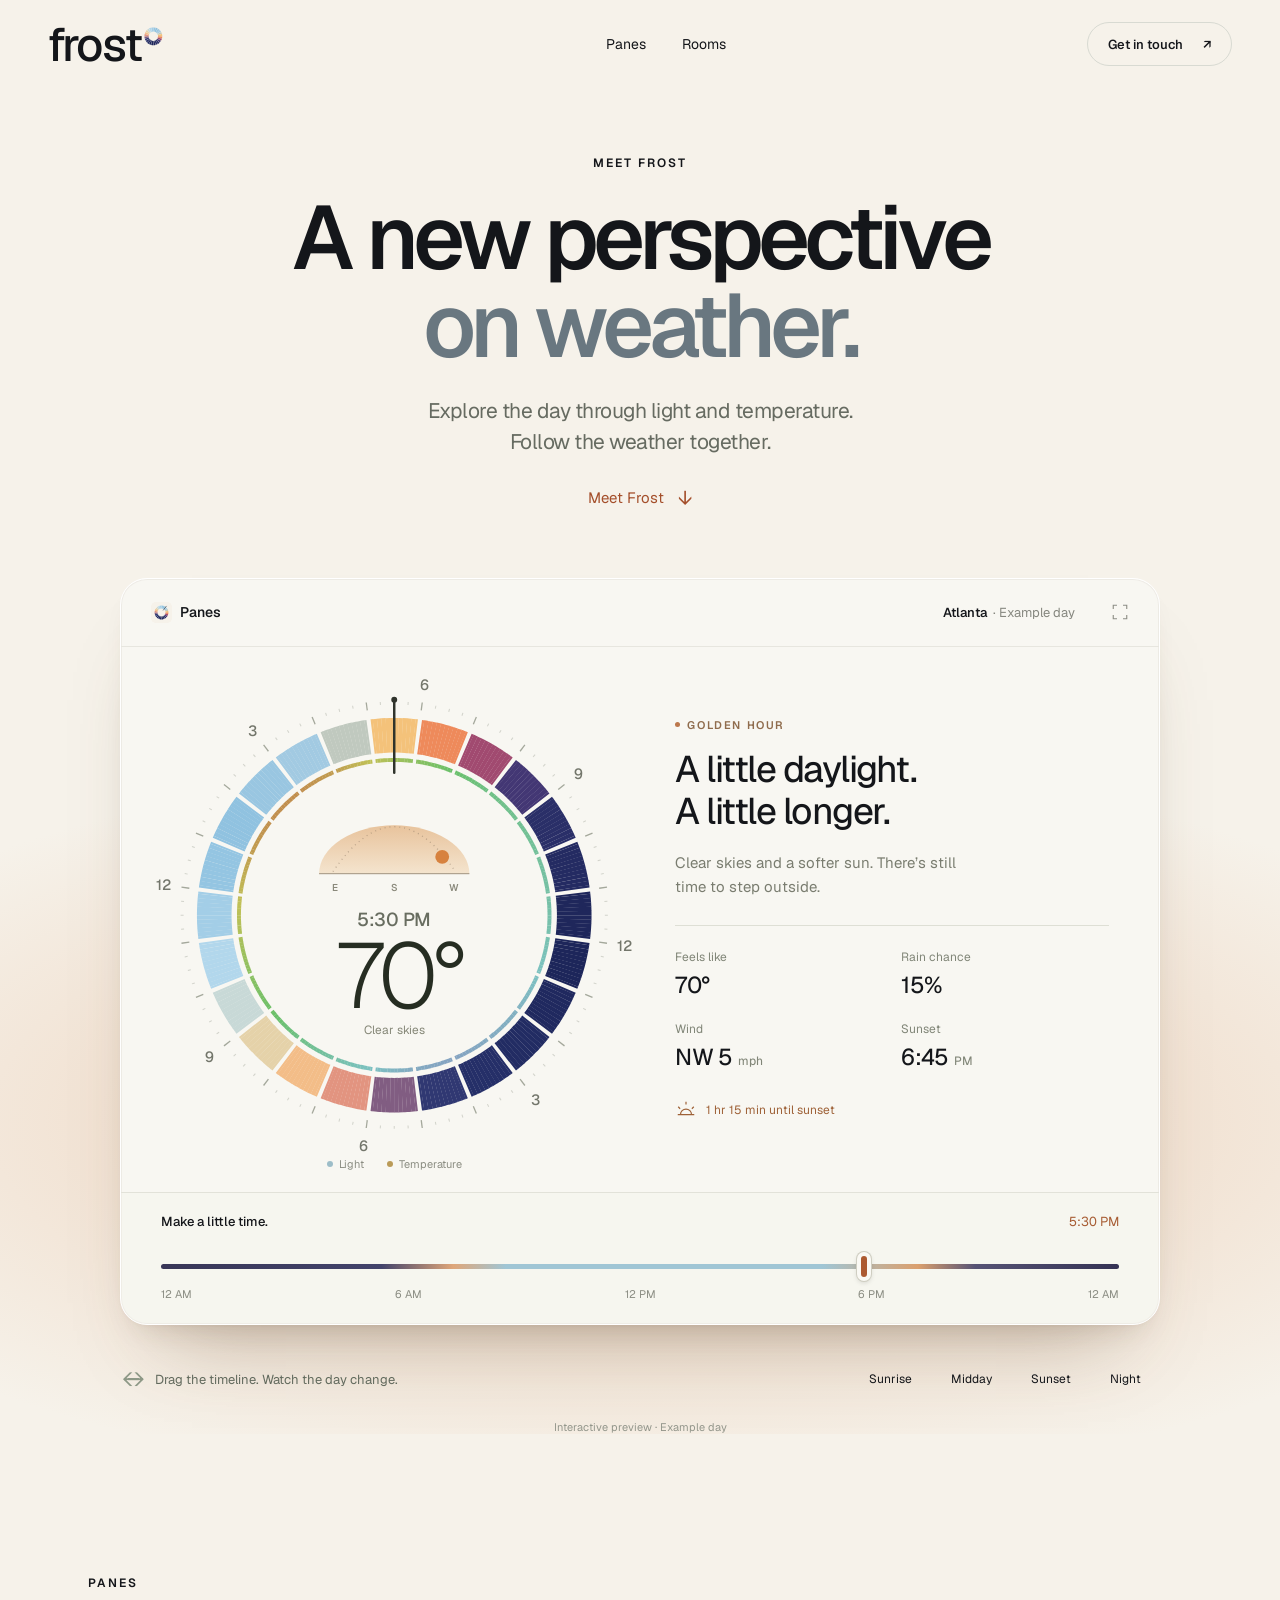
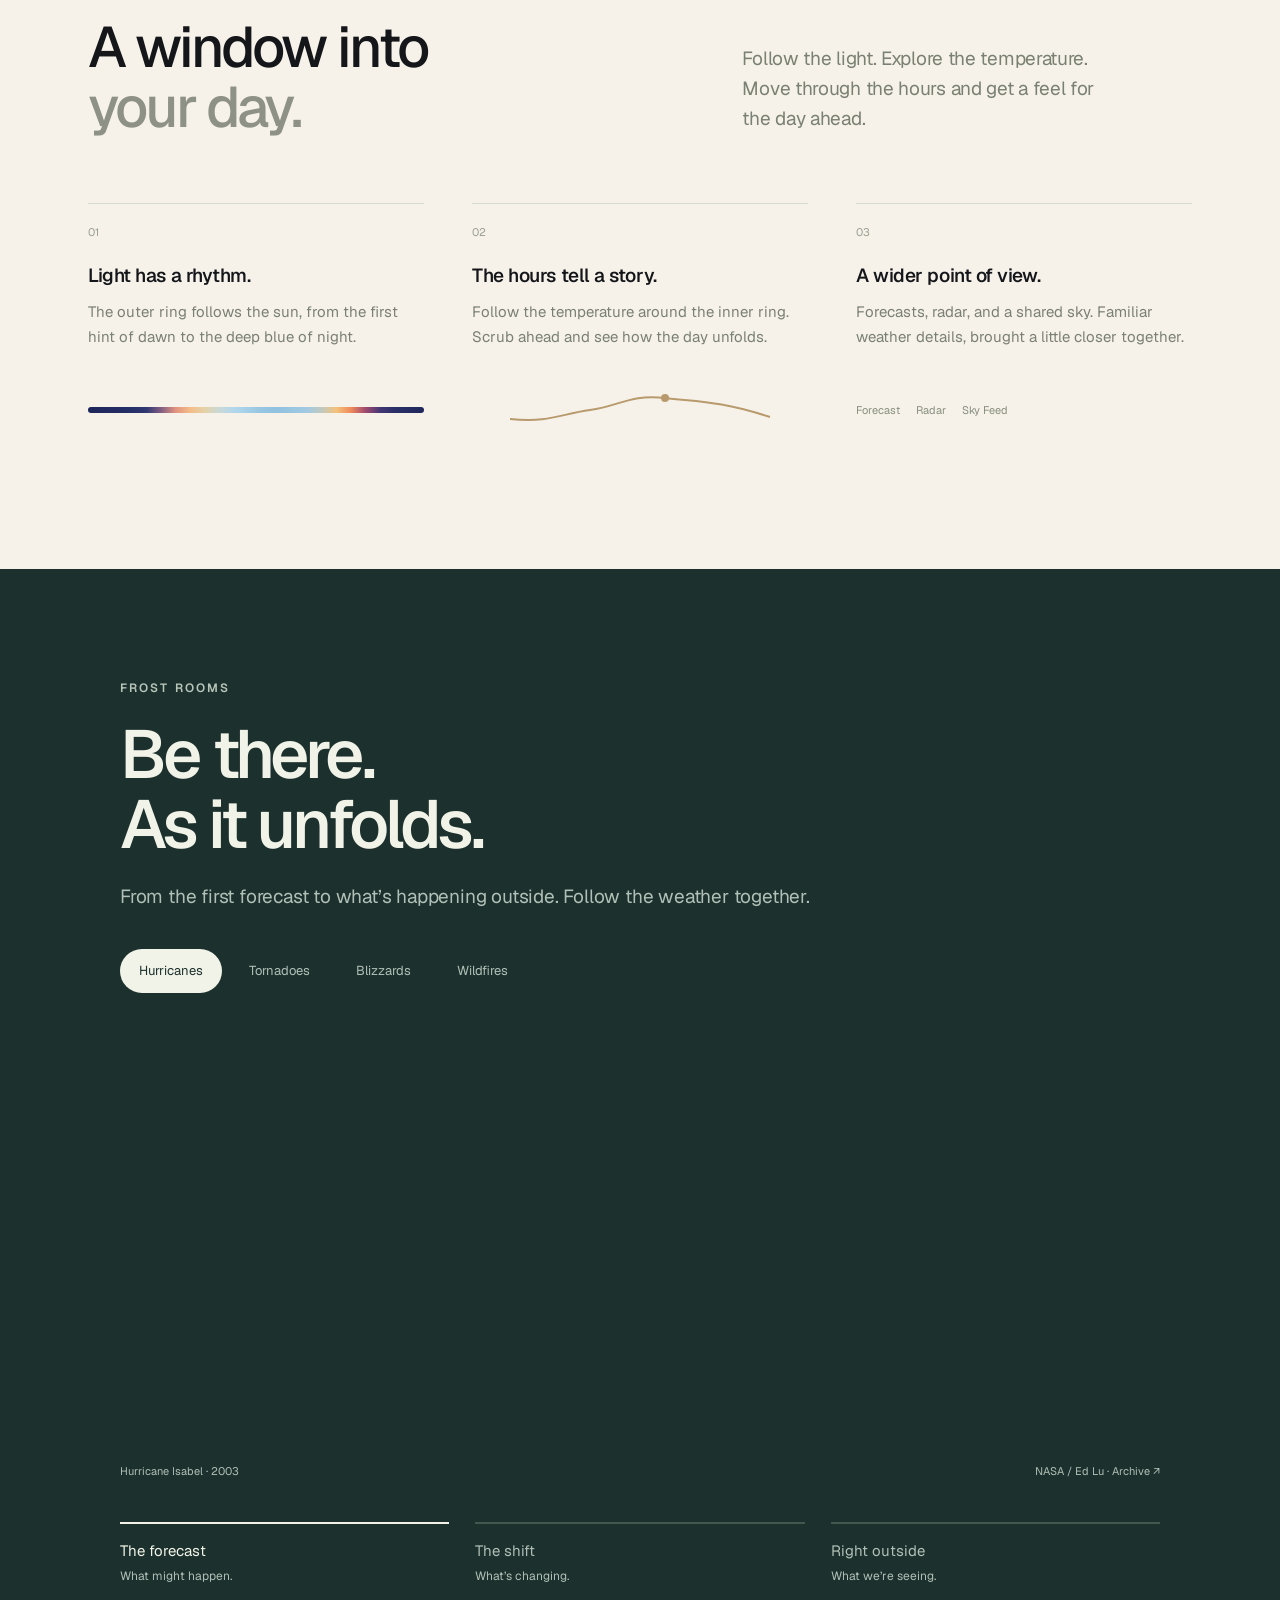
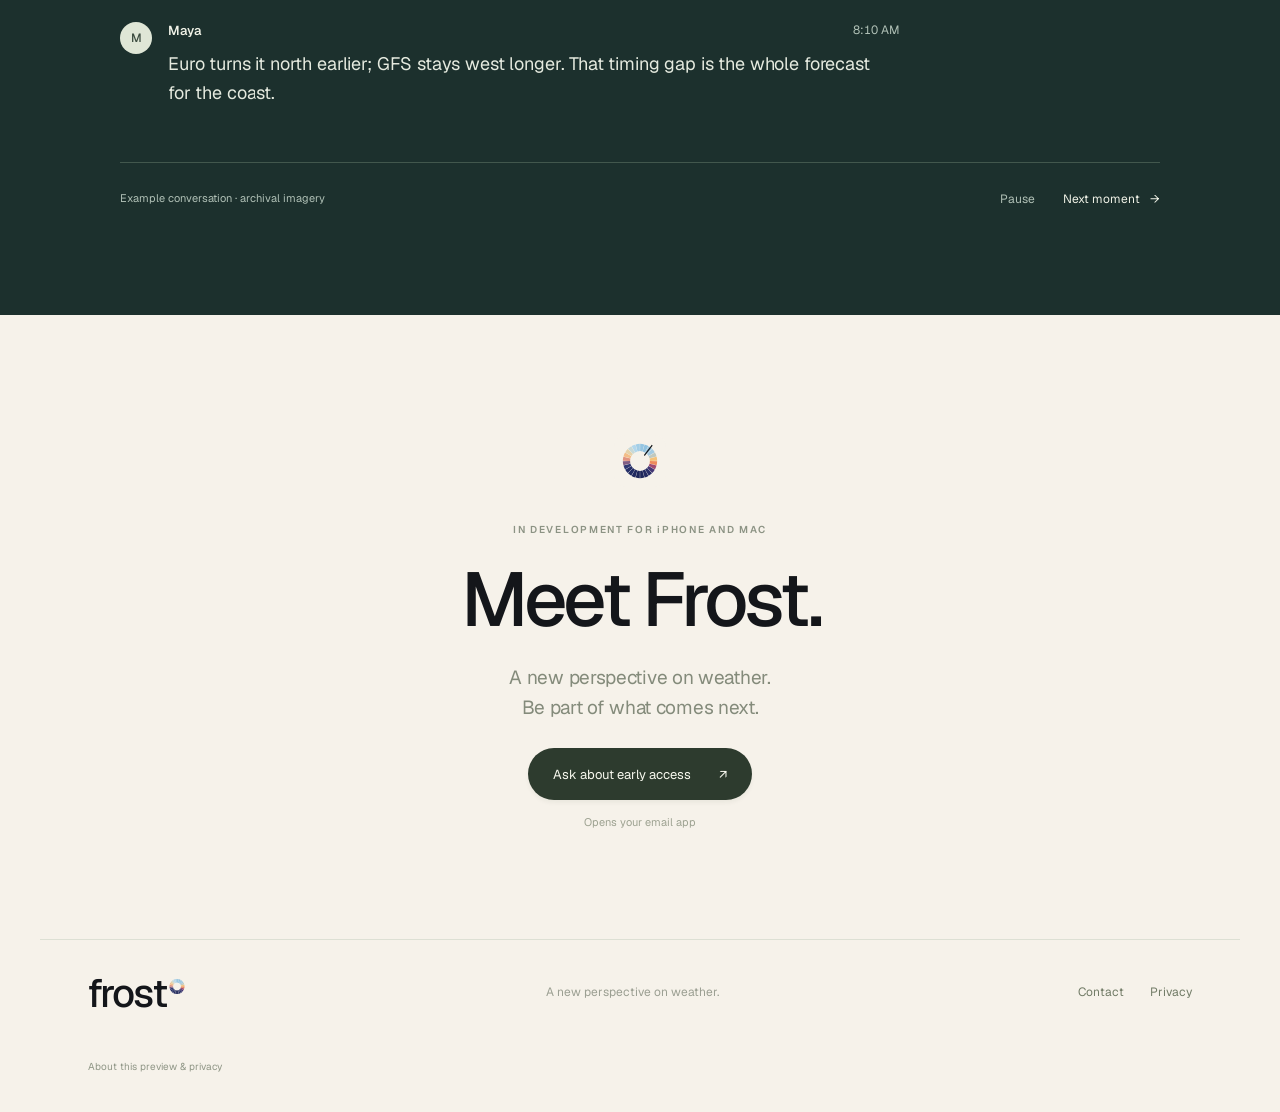
==== commit 17abff61: "Align Frost website with sun dial identity and campaign messaging" ====
--- a/index.html
+++ b/index.html
@@ -2,36 +2,37 @@
 <html lang="en">
 <head>
 <meta charset="utf-8"><meta name="viewport" content="width=device-width,initial-scale=1">
-<title>Frost — Your day. In a new light.</title>
-<meta name="description" content="Meet Frost for iPhone and Mac. See light and weather come together in Our Sky, and find a shared perspective in Rooms.">
-<meta name="theme-color" content="#f8f7f4"><meta name="referrer" content="strict-origin-when-cross-origin">
+<title>Frost — A new perspective on weather.</title>
+<meta name="description" content="Meet Frost, in development for iPhone and Mac. Explore the day through light and temperature. Follow the weather together.">
+<meta name="theme-color" content="#F6F2EA"><meta name="referrer" content="strict-origin-when-cross-origin">
 <meta http-equiv="Content-Security-Policy" content="default-src 'self'; img-src 'self'; font-src 'self'; script-src 'self'; style-src 'self'; connect-src 'none'; base-uri 'none'; form-action 'none'; object-src 'none'">
-<link rel="canonical" href="https://frostweather.com/"><meta property="og:type" content="website"><meta property="og:title" content="Frost — Your day. In a new light."><meta property="og:description" content="A new perspective on the weather. Coming to iPhone and Mac."><meta property="og:url" content="https://frostweather.com/"><meta property="og:image" content="https://frostweather.com/assets/frost-dial.svg"><meta name="twitter:card" content="summary">
-<link rel="icon" type="image/svg+xml" href="assets/frost-dial.svg"><link rel="preload" as="font" href="assets/geist.ttf" type="font/ttf" crossorigin><link rel="stylesheet" href="styles.css?v=unfolding1"><script src="site.js?v=unfolding1" defer></script>
+<link rel="canonical" href="https://frostweather.com/"><meta property="og:type" content="website"><meta property="og:title" content="Frost — A new perspective on weather."><meta property="og:description" content="A new perspective on weather. In development for iPhone and Mac."><meta property="og:url" content="https://frostweather.com/"><meta property="og:image" content="https://frostweather.com/assets/frost-icon.png"><meta name="twitter:card" content="summary">
+<link rel="icon" type="image/svg+xml" href="assets/frost-dial.svg?v=17"><link rel="preload" as="font" href="assets/geist.ttf" type="font/ttf" crossorigin><link rel="stylesheet" href="styles.css?v=sundial17"><script src="site.js?v=sundial17" defer></script>
 </head>
 <body>
 <a class="skip-link" href="#hour-slider">Skip to interactive preview</a>
-<header class="site-header"><a class="brand" href="#top" aria-label="Frost home"><img src="assets/frost-dial.svg" alt=""><span>frost</span></a><nav aria-label="Main navigation"><a href="#dial">Our Sky</a><a href="#rooms">Rooms</a></nav><a class="nav-cta" href="#access">Get in touch <span aria-hidden="true">↗</span></a></header>
+<header class="site-header"><a class="brand" href="#top" aria-label="Frost home"><svg class="brand-wordmark" aria-hidden="true" focusable="false" xmlns="http://www.w3.org/2000/svg" width="620" height="198" viewBox="30 0 2480 790"><text x="0" y="760" font-family="Geist, sans-serif" font-weight="500" font-size="1000" letter-spacing="-45" fill="#14161A">frost</text><path d="M2279.35 429.98A190 190 0 0 1 2235.39 424.19L2257.47 336.94A100 100 0 0 0 2280.6 339.99Z" fill="#1D265A"></path><path d="M2230.27 422.82A190 190 0 0 1 2189.31 405.86L2233.21 327.29A100 100 0 0 0 2254.77 336.22Z" fill="#20295F"></path><path d="M2184.71 403.2A190 190 0 0 1 2149.54 376.21L2212.28 311.69A100 100 0 0 0 2230.8 325.9Z" fill="#222C63"></path><path d="M2145.79 372.46A190 190 0 0 1 2118.8 337.29L2196.1 291.2A100 100 0 0 0 2210.31 309.72Z" fill="#252F68"></path><path d="M2116.14 332.69A190 190 0 0 1 2099.18 291.73L2185.78 267.23A100 100 0 0 0 2194.71 288.79Z" fill="#303872"></path><path d="M2097.81 286.61A190 190 0 0 1 2092.02 242.65L2182.01 241.4A100 100 0 0 0 2185.06 264.53Z" fill="#815D82"></path><path d="M2092.02 237.35A190 190 0 0 1 2097.81 193.39L2185.06 215.47A100 100 0 0 0 2182.01 238.6Z" fill="#E29480"></path><path d="M2099.18 188.27A190 190 0 0 1 2116.14 147.31L2194.71 191.21A100 100 0 0 0 2185.78 212.77Z" fill="#F3BD88"></path><path d="M2118.8 142.71A190 190 0 0 1 2145.79 107.54L2210.31 170.28A100 100 0 0 0 2196.1 188.8Z" fill="#E5D2A9"></path><path d="M2149.54 103.79A190 190 0 0 1 2184.71 76.8L2230.8 154.1A100 100 0 0 0 2212.28 168.31Z" fill="#C8D9D7"></path><path d="M2189.31 74.14A190 190 0 0 1 2230.27 57.18L2254.77 143.78A100 100 0 0 0 2233.21 152.71Z" fill="#B2D7EC"></path><path d="M2235.39 55.81A190 190 0 0 1 2279.35 50.02L2280.6 140.01A100 100 0 0 0 2257.47 143.06Z" fill="#A3CEE7"></path><path d="M2284.65 50.02A190 190 0 0 1 2328.61 55.81L2306.53 143.06A100 100 0 0 0 2283.4 140.01Z" fill="#94C5E2"></path><path d="M2333.73 57.18A190 190 0 0 1 2374.69 74.14L2330.79 152.71A100 100 0 0 0 2309.23 143.78Z" fill="#90C2E0"></path><path d="M2379.29 76.8A190 190 0 0 1 2414.46 103.79L2351.72 168.31A100 100 0 0 0 2333.2 154.1Z" fill="#99C6E1"></path><path d="M2418.21 107.54A190 190 0 0 1 2445.2 142.71L2367.9 188.8A100 100 0 0 0 2353.69 170.28Z" fill="#A2CAE2"></path><path d="M2447.86 147.31A190 190 0 0 1 2464.82 188.27L2378.22 212.77A100 100 0 0 0 2369.29 191.21Z" fill="#C0C9BF"></path><path d="M2466.19 193.39A190 190 0 0 1 2471.98 237.35L2381.99 238.6A100 100 0 0 0 2378.94 215.47Z" fill="#F4C27A"></path><path d="M2471.98 242.65A190 190 0 0 1 2466.19 286.61L2378.94 264.53A100 100 0 0 0 2381.99 241.4Z" fill="#EE8A5B"></path><path d="M2464.82 291.73A190 190 0 0 1 2447.86 332.69L2369.29 288.79A100 100 0 0 0 2378.22 267.23Z" fill="#A14A70"></path><path d="M2445.2 337.29A190 190 0 0 1 2418.21 372.46L2353.69 309.72A100 100 0 0 0 2367.9 291.2Z" fill="#433774"></path><path d="M2414.46 376.21A190 190 0 0 1 2379.29 403.2L2333.2 325.9A100 100 0 0 0 2351.72 311.69Z" fill="#2A2F68"></path><path d="M2374.69 405.86A190 190 0 0 1 2333.73 422.82L2309.23 336.22A100 100 0 0 0 2330.79 327.29Z" fill="#242B62"></path><path d="M2328.61 424.19A190 190 0 0 1 2284.65 429.98L2283.4 339.99A100 100 0 0 0 2306.53 336.94Z" fill="#1F275B"></path><circle cx="2282" cy="240" r="190.5" fill="none" stroke="#14161A" stroke-opacity=".14" stroke-width="3"></circle>
+</svg></a><nav aria-label="Main navigation"><a href="#dial">Panes</a><a href="#rooms">Rooms</a></nav><a class="nav-cta" href="#access">Get in touch <span aria-hidden="true">↗</span></a></header>
 <main id="top">
 <section class="hero" aria-labelledby="hero-title">
-<div class="hero-copy"><p class="eyebrow">A NEW PERSPECTIVE ON WEATHER</p><h1 id="hero-title">Your day.<br><span>In a new light.</span></h1><p class="hero-description">More than the temperature.<br class="mobile-break"> A feel for the whole day.</p><a href="#dial" class="hero-link">Meet Our Sky <span aria-hidden="true">↓</span></a></div>
+<div class="hero-copy"><p class="eyebrow">MEET FROST</p><h1 id="hero-title">A new perspective<br><span>on weather.</span></h1><p class="hero-description">Explore the day through light and temperature.<br>Follow the weather together.</p><a href="#dial" class="hero-link">Meet Frost <span aria-hidden="true">↓</span></a></div>
 <div class="product-stage" id="dial" data-phase="golden"><span id="fp-app" class="anchor-alias"></span><div class="ambient" aria-hidden="true"></div>
 <div class="product-window">
-<div class="window-bar"><div class="window-title"><img src="assets/frost-dial.svg" alt=""><strong>Our Sky</strong></div><div class="window-location">Atlanta <span>Example day</span></div><svg class="window-expand" width="18" height="18" viewBox="0 0 24 24" fill="none" stroke="currentColor" stroke-width="1.5" aria-hidden="true"><path d="M8 3H3v5m13-5h5v5M3 16v5h5m13-5v5h-5"/></svg></div>
+<div class="window-bar"><div class="window-title"><img src="assets/frost-dial.svg" alt=""><strong>Panes</strong></div><div class="window-location">Atlanta <span>Example day</span></div><svg class="window-expand" width="18" height="18" viewBox="0 0 24 24" fill="none" stroke="currentColor" stroke-width="1.5" aria-hidden="true"><path d="M8 3H3v5m13-5h5v5M3 16v5h5m13-5v5h-5"/></svg></div>
 <div class="sky-canvas"><div class="dial-wrap">
-<svg class="sky-dial" viewBox="0 0 500 500" role="img" aria-labelledby="dial-title dial-desc"><title id="dial-title">Our Sky, a 24-hour daylight and weather dial</title><desc id="dial-desc">Each colored segment represents an hour of light. The narrow inner band shows temperature. Use the slider below to move through the day.</desc><defs><linearGradient id="dome-gradient" x1="0" y1="0" x2="0" y2="1"><stop id="dome-top" stop-color="#e8c39c"/><stop id="dome-bottom" offset="1" stop-color="#f4e4ce"/></linearGradient></defs><g id="dial-hours"></g><g id="dial-temp"></g><g id="dial-ticks"></g><g id="dial-labels"></g><line x1="250" y1="32" x2="250" y2="106" class="dial-needle"/><circle cx="250" cy="32" r="3" class="needle-tip"/>
+<svg class="sky-dial" viewBox="0 0 500 500" role="img" aria-labelledby="dial-title dial-desc"><title id="dial-title">Panes, a 24-hour daylight and weather dial</title><desc id="dial-desc">Each colored segment represents an hour of light. The narrow inner band shows temperature. Use the slider below to move through the day.</desc><defs><linearGradient id="dome-gradient" x1="0" y1="0" x2="0" y2="1"><stop id="dome-top" stop-color="#e8c39c"/><stop id="dome-bottom" offset="1" stop-color="#f4e4ce"/></linearGradient></defs><g id="dial-hours"></g><g id="dial-temp"></g><g id="dial-ticks"></g><g id="dial-labels"></g><line x1="250" y1="32" x2="250" y2="106" class="dial-needle"/><circle cx="250" cy="32" r="3" class="needle-tip"/>
 <g class="sun-diagram"><path d="M174 208 A76 49 0 0 1 326 208Z" fill="url(#dome-gradient)"/><path d="M188 206 Q250 115 312 206" fill="none" stroke="#8c7965" stroke-opacity=".5" stroke-width="1.3" stroke-dasharray="1 4"/><path d="M174 208H326" stroke="#9f927f" stroke-width="1"/><circle id="sun-dot" cx="302" cy="190" r="7" fill="#d7823f"/><circle id="moon-dot" cx="250" cy="169" r="6" fill="#f5f1df" opacity="0"/><text x="190" y="226">E</text><text x="250" y="226">S</text><text x="310" y="226">W</text></g>
 <text id="dial-time" x="250" y="261" class="dial-time" text-anchor="middle">5:30 PM</text><text id="dial-temp-text" x="255" y="344" class="dial-temperature" text-anchor="middle">70°</text><text id="dial-condition" x="250" y="370" class="dial-condition" text-anchor="middle">Clear skies</text></svg>
 <div class="dial-key" aria-hidden="true"><span><i></i>Light</span><span><i></i>Temperature</span></div></div>
 <div class="sky-summary"><p class="summary-eyebrow"><span id="phase-dot"></span><span id="sky-phase">GOLDEN HOUR</span></p><h2 id="sky-line">A little daylight.<br>A little longer.</h2><p id="sky-description">Clear skies and a softer sun. There’s still time to step outside.</p><dl class="weather-details"><div><dt>Feels like</dt><dd id="feels">70°</dd></div><div><dt>Rain chance</dt><dd id="rain">15%</dd></div><div><dt>Wind</dt><dd id="wind">NW 5 <span>mph</span></dd></div><div><dt>Sunset</dt><dd>6:45 <span>PM</span></dd></div></dl><div class="light-remaining"><svg width="22" height="22" viewBox="0 0 24 24" fill="none" stroke="currentColor" stroke-width="1.3" aria-hidden="true"><path d="M3 17h18M6 17a6 6 0 0 1 12 0M12 3v3M3.5 8.5l2.1 2.1m12.8 0 2.1-2.1"/></svg><span id="light">1 hr 15 min until sunset</span></div></div></div>
 <div class="scrubber"><div class="scrubber-top"><label for="hour-slider">Make a little time.</label><output id="scrub-time" for="hour-slider">5:30 PM</output></div><div class="range-wrap"><input id="hour-slider" type="range" min="0" max="23.75" step="0.25" value="17.5" aria-label="Explore an hour of the example day" aria-valuetext="5:30 PM"><div class="range-marks" aria-hidden="true"><span>12 AM</span><span>6 AM</span><span>12 PM</span><span>6 PM</span><span>12 AM</span></div></div></div>
 </div>
-<div class="preview-footer"><p><span class="drag-icon" aria-hidden="true">↔</span> Drag the timeline. Watch the day change.</p><div class="presets" aria-label="Choose a time of day"><button type="button" data-hour="7.25">Sunrise</button><button type="button" data-hour="14">Midday</button><button type="button" data-hour="18.75">Sunset</button><button type="button" data-hour="22">Night</button></div><span class="sample-label">Interactive concept · illustrative weather</span></div>
+<div class="preview-footer"><p><span class="drag-icon" aria-hidden="true">↔</span> Drag the timeline. Watch the day change.</p><div class="presets" aria-label="Choose a time of day"><button type="button" data-hour="7.25">Sunrise</button><button type="button" data-hour="14">Midday</button><button type="button" data-hour="18.75">Sunset</button><button type="button" data-hour="22">Night</button></div><span class="sample-label">Interactive preview · Example day</span></div>
 </div>
 </section>
-<section class="perspective section-wrap" aria-labelledby="perspective-title"><div class="perspective-intro"><p class="eyebrow">THERE’S MORE TO THE FORECAST</p><h2 id="perspective-title">See the day.<br><span>Feel the difference.</span></h2><p>First light to last light. Cool mornings to warm afternoons. Our Sky brings it all into one beautiful view.</p></div><div class="perspective-details"><article><span class="detail-index">01</span><h3>Light has a rhythm.</h3><p>The outer ring follows the sun, from the first hint of dawn to the deep blue of night.</p><div class="light-spectrum" aria-hidden="true"></div></article><article><span class="detail-index">02</span><h3>The hours tell a story.</h3><p>Follow the temperature around the inner ring. Scrub ahead and see how the day unfolds.</p><svg class="temperature-line" viewBox="0 0 260 32" fill="none" aria-hidden="true"><path d="M0 27C40 31 50 22 80 18S120 2 155 6 210 9 260 25" stroke="currentColor" stroke-width="2"/><circle cx="155" cy="6" r="4" fill="currentColor"/></svg></article><article><span class="detail-index">03</span><h3>A wider point of view.</h3><p>Forecasts, radar, and a shared sky. Familiar weather details, brought a little closer together.</p><div class="detail-links"><span>Forecast</span><span>Radar</span><span>Sky Feed</span></div></article></div></section>
+<section class="perspective section-wrap" aria-labelledby="perspective-title"><div class="perspective-intro"><p class="eyebrow">PANES</p><h2 id="perspective-title">A window into<br><span>your day.</span></h2><p>Follow the light. Explore the temperature. Move through the hours and get a feel for the day ahead.</p></div><div class="perspective-details"><article><span class="detail-index">01</span><h3>Light has a rhythm.</h3><p>The outer ring follows the sun, from the first hint of dawn to the deep blue of night.</p><div class="light-spectrum" aria-hidden="true"></div></article><article><span class="detail-index">02</span><h3>The hours tell a story.</h3><p>Follow the temperature around the inner ring. Scrub ahead and see how the day unfolds.</p><svg class="temperature-line" viewBox="0 0 260 32" fill="none" aria-hidden="true"><path d="M0 27C40 31 50 22 80 18S120 2 155 6 210 9 260 25" stroke="currentColor" stroke-width="2"/><circle cx="155" cy="6" r="4" fill="currentColor"/></svg></article><article><span class="detail-index">03</span><h3>A wider point of view.</h3><p>Forecasts, radar, and a shared sky. Familiar weather details, brought a little closer together.</p><div class="detail-links"><span>Forecast</span><span>Radar</span><span>Sky Feed</span></div></article></div></section>
 <section class="rooms" id="rooms" aria-labelledby="rooms-title"><span id="fp-rooms" class="anchor-alias"></span><div class="rooms-inner">
-<div class="rooms-heading"><p class="eyebrow">FROST ROOMS</p><h2 id="rooms-title">Be there.<br>As it unfolds.</h2><p>From the first forecast to right outside.</p></div>
+<div class="rooms-heading"><p class="eyebrow">FROST ROOMS</p><h2 id="rooms-title">Be there.<br>As it unfolds.</h2><p>From the first forecast to what’s happening outside. Follow the weather together.</p></div>
 <div class="room-story" data-topic="hurricanes">
 <nav class="room-topics" aria-label="Choose a weather story"><button type="button" data-room="hurricanes" aria-pressed="true">Hurricanes</button><button type="button" data-room="tornadoes" aria-pressed="false">Tornadoes</button><button type="button" data-room="blizzards" aria-pressed="false">Blizzards</button><button type="button" data-room="wildfires" aria-pressed="false">Wildfires</button></nav>
 <figure class="room-figure"><img id="room-photo" src="assets/room-hurricane.jpg" alt="The cloud-lined eye of Hurricane Isabel photographed from the International Space Station in 2003." loading="lazy" decoding="async"><figcaption class="room-caption"><span id="photo-caption">Hurricane Isabel · 2003</span><a id="photo-source" href="https://commons.wikimedia.org/wiki/File:Hurricane_Isabel_eye_from_ISS.jpg" target="_blank" rel="noopener noreferrer">NASA / Ed Lu · Archive ↗</a></figcaption></figure>
@@ -41,7 +42,8 @@
 <div class="room-foot"><span>Example conversation · archival imagery</span><div class="room-controls"><button id="pause-posts" type="button" aria-pressed="false">Pause</button><button id="next-post" type="button">Next moment <span aria-hidden="true">→</span></button></div></div>
 <span id="post-status" class="sr-only" role="status"></span>
 </div></div></div></section>
-<section id="access" class="access section-wrap"><span id="fp-access" class="anchor-alias"></span><img class="access-mark" src="assets/frost-dial.svg" alt=""><p class="eyebrow">COMING TO iPHONE AND MAC</p><h2>A little closer<br>to outside.</h2><p>We’re building Frost.<br>Be part of what comes next.</p><a class="access-button" href="mailto:sean@frostweather.com?subject=Frost%20early%20access">Ask about early access <span aria-hidden="true">↗</span></a><p class="access-email">Opens your email app</p></section>
+<section id="access" class="access section-wrap"><span id="fp-access" class="anchor-alias"></span><img class="access-mark" src="assets/frost-dial.svg" alt=""><p class="eyebrow">IN DEVELOPMENT FOR iPHONE AND MAC</p><h2>Meet Frost.</h2><p>A new perspective on weather.<br>Be part of what comes next.</p><a class="access-button" href="mailto:sean@frostweather.com?subject=Frost%20early%20access">Ask about early access <span aria-hidden="true">↗</span></a><p class="access-email">Opens your email app</p></section>
 </main>
-<footer class="site-footer"><a class="brand" href="#top"><img src="assets/frost-dial.svg" alt=""><span>frost</span></a><span>Weather. With a little perspective.</span><nav aria-label="Footer"><a href="mailto:sean@frostweather.com">Contact</a><a href="#privacy">Privacy</a></nav></footer><details id="privacy" class="privacy"><summary>About this preview &amp; privacy</summary><p>Frost is in development. Weather, participants, and conversations on this page are illustrative. This page makes no live weather requests and has no signup database or analytics scripts. The early access link opens your email app; sending a message shares your address and message with Sean at Frost. Photo sources, licenses, and display changes are listed in the <a href="CREDITS.txt">image credits</a>. GitHub Pages may process technical request information under its <a href="https://docs.github.com/en/site-policy/privacy-policies/github-general-privacy-statement">privacy statement</a>.</p></details>
+<footer class="site-footer"><a class="brand" href="#top" aria-label="Frost home"><svg class="brand-wordmark" aria-hidden="true" focusable="false" xmlns="http://www.w3.org/2000/svg" width="620" height="198" viewBox="30 0 2480 790"><text x="0" y="760" font-family="Geist, sans-serif" font-weight="500" font-size="1000" letter-spacing="-45" fill="#14161A">frost</text><path d="M2279.35 429.98A190 190 0 0 1 2235.39 424.19L2257.47 336.94A100 100 0 0 0 2280.6 339.99Z" fill="#1D265A"></path><path d="M2230.27 422.82A190 190 0 0 1 2189.31 405.86L2233.21 327.29A100 100 0 0 0 2254.77 336.22Z" fill="#20295F"></path><path d="M2184.71 403.2A190 190 0 0 1 2149.54 376.21L2212.28 311.69A100 100 0 0 0 2230.8 325.9Z" fill="#222C63"></path><path d="M2145.79 372.46A190 190 0 0 1 2118.8 337.29L2196.1 291.2A100 100 0 0 0 2210.31 309.72Z" fill="#252F68"></path><path d="M2116.14 332.69A190 190 0 0 1 2099.18 291.73L2185.78 267.23A100 100 0 0 0 2194.71 288.79Z" fill="#303872"></path><path d="M2097.81 286.61A190 190 0 0 1 2092.02 242.65L2182.01 241.4A100 100 0 0 0 2185.06 264.53Z" fill="#815D82"></path><path d="M2092.02 237.35A190 190 0 0 1 2097.81 193.39L2185.06 215.47A100 100 0 0 0 2182.01 238.6Z" fill="#E29480"></path><path d="M2099.18 188.27A190 190 0 0 1 2116.14 147.31L2194.71 191.21A100 100 0 0 0 2185.78 212.77Z" fill="#F3BD88"></path><path d="M2118.8 142.71A190 190 0 0 1 2145.79 107.54L2210.31 170.28A100 100 0 0 0 2196.1 188.8Z" fill="#E5D2A9"></path><path d="M2149.54 103.79A190 190 0 0 1 2184.71 76.8L2230.8 154.1A100 100 0 0 0 2212.28 168.31Z" fill="#C8D9D7"></path><path d="M2189.31 74.14A190 190 0 0 1 2230.27 57.18L2254.77 143.78A100 100 0 0 0 2233.21 152.71Z" fill="#B2D7EC"></path><path d="M2235.39 55.81A190 190 0 0 1 2279.35 50.02L2280.6 140.01A100 100 0 0 0 2257.47 143.06Z" fill="#A3CEE7"></path><path d="M2284.65 50.02A190 190 0 0 1 2328.61 55.81L2306.53 143.06A100 100 0 0 0 2283.4 140.01Z" fill="#94C5E2"></path><path d="M2333.73 57.18A190 190 0 0 1 2374.69 74.14L2330.79 152.71A100 100 0 0 0 2309.23 143.78Z" fill="#90C2E0"></path><path d="M2379.29 76.8A190 190 0 0 1 2414.46 103.79L2351.72 168.31A100 100 0 0 0 2333.2 154.1Z" fill="#99C6E1"></path><path d="M2418.21 107.54A190 190 0 0 1 2445.2 142.71L2367.9 188.8A100 100 0 0 0 2353.69 170.28Z" fill="#A2CAE2"></path><path d="M2447.86 147.31A190 190 0 0 1 2464.82 188.27L2378.22 212.77A100 100 0 0 0 2369.29 191.21Z" fill="#C0C9BF"></path><path d="M2466.19 193.39A190 190 0 0 1 2471.98 237.35L2381.99 238.6A100 100 0 0 0 2378.94 215.47Z" fill="#F4C27A"></path><path d="M2471.98 242.65A190 190 0 0 1 2466.19 286.61L2378.94 264.53A100 100 0 0 0 2381.99 241.4Z" fill="#EE8A5B"></path><path d="M2464.82 291.73A190 190 0 0 1 2447.86 332.69L2369.29 288.79A100 100 0 0 0 2378.22 267.23Z" fill="#A14A70"></path><path d="M2445.2 337.29A190 190 0 0 1 2418.21 372.46L2353.69 309.72A100 100 0 0 0 2367.9 291.2Z" fill="#433774"></path><path d="M2414.46 376.21A190 190 0 0 1 2379.29 403.2L2333.2 325.9A100 100 0 0 0 2351.72 311.69Z" fill="#2A2F68"></path><path d="M2374.69 405.86A190 190 0 0 1 2333.73 422.82L2309.23 336.22A100 100 0 0 0 2330.79 327.29Z" fill="#242B62"></path><path d="M2328.61 424.19A190 190 0 0 1 2284.65 429.98L2283.4 339.99A100 100 0 0 0 2306.53 336.94Z" fill="#1F275B"></path><circle cx="2282" cy="240" r="190.5" fill="none" stroke="#14161A" stroke-opacity=".14" stroke-width="3"></circle>
+</svg></a><span>A new perspective on weather.</span><nav aria-label="Footer"><a href="mailto:sean@frostweather.com">Contact</a><a href="#privacy">Privacy</a></nav></footer><details id="privacy" class="privacy"><summary>About this preview &amp; privacy</summary><p>Frost is in development. Weather, participants, and conversations on this page are illustrative. This page makes no live weather requests and has no signup database or analytics scripts. The early access link opens your email app; sending a message shares your address and message with Sean at Frost. Photo sources, licenses, and display changes are listed in the <a href="CREDITS.txt">image credits</a>. GitHub Pages may process technical request information under its <a href="https://docs.github.com/en/site-policy/privacy-policies/github-general-privacy-statement">privacy statement</a>.</p></details>
 </body></html>
--- a/styles.css
+++ b/styles.css
@@ -39,3 +39,16 @@
 @media(max-width:480px){.rooms{padding:72px 22px 55px}.rooms-heading .eyebrow{font-size:10px;letter-spacing:1.7px;margin-bottom:20px}.rooms-heading h2{font-size:48px;letter-spacing:-2.3px}.rooms-heading>p:last-child{font-size:15px;letter-spacing:0;margin-top:18px}.room-topics{gap:1px;margin:27px 0 17px;justify-content:space-between}.room-topics button{font-size:11px;padding:0 12px}.room-figure img{height:300px}.room-caption{flex-wrap:wrap;gap:0 8px;padding-top:10px;font-size:10px}.room-caption a{min-height:32px}.room-chapters{gap:13px;margin-top:23px}.room-chapters button{font-size:12px;min-height:70px;padding-top:12px;line-height:1.4}.room-chapters small{font-size:10px;line-height:1.5;margin-top:6px}.room-note{height:164px;margin-top:24px}.room-comment{grid-template-columns:30px minmax(0,1fr);gap:11px}.room-avatar{width:29px;height:29px;font-size:11px}.room-comment p{font-size:15px;line-height:1.65;letter-spacing:0}.room-meta{font-size:12px;gap:8px;margin-bottom:10px}.room-meta span{font-size:10px}.room-foot{align-items:center;flex-wrap:wrap;gap:6px 15px;padding-top:12px;margin-top:8px}.room-foot>span{font-size:10px}.room-controls{gap:24px;margin-left:auto}.room-controls button{font-size:11px}}
 @media(max-width:350px){.rooms{padding-left:20px;padding-right:20px}.rooms-heading h2{font-size:43px;letter-spacing:-2px}.rooms-heading>p:last-child{font-size:14px}.room-topics button{padding:0 10px;font-size:10px}.room-chapters{gap:10px}.room-chapters button{font-size:11px}.room-chapters small{font-size:9px}.room-note{height:174px}.room-comment p{font-size:15px}.room-caption{font-size:10px}}
 @media(prefers-reduced-motion:reduce){.room-comment.arriving{animation:none}}
+
+/* Rooms and Panes messaging revision */
+.hero h1{font-size:clamp(52px,7vw,100px);letter-spacing:-5px}.hero-description{max-width:680px;margin-left:auto;margin-right:auto}
+@media(max-width:480px){.hero h1{font-size:44px;letter-spacing:-2.3px}.hero-description{padding:0 8px}}
+@media(max-width:350px){.hero h1{font-size:38px;letter-spacing:-2px}}
+
+/* Frost 17 identity: sun dial ring and raised degree wordmark. */
+:root{--paper:#F6F2EA;--ink:#14161A;background:var(--paper);color:var(--ink)}
+.brand .brand-wordmark{width:116px;height:auto;display:block;overflow:visible}
+.site-footer .brand .brand-wordmark{width:98px;height:auto}
+.hero h1 span{color:#697780}
+.light-spectrum{background:linear-gradient(90deg,#1D265A,#20295F,#222C63,#252F68,#303872,#815D82,#E29480,#F3BD88,#E5D2A9,#C8D9D7,#B2D7EC,#A3CEE7,#94C5E2,#90C2E0,#99C6E1,#A2CAE2,#C0C9BF,#F4C27A,#EE8A5B,#A14A70,#433774,#2A2F68,#242B62,#1F275B)}
+@media(max-width:760px){.brand .brand-wordmark{width:102px;height:auto}.site-footer .brand .brand-wordmark{width:94px}}
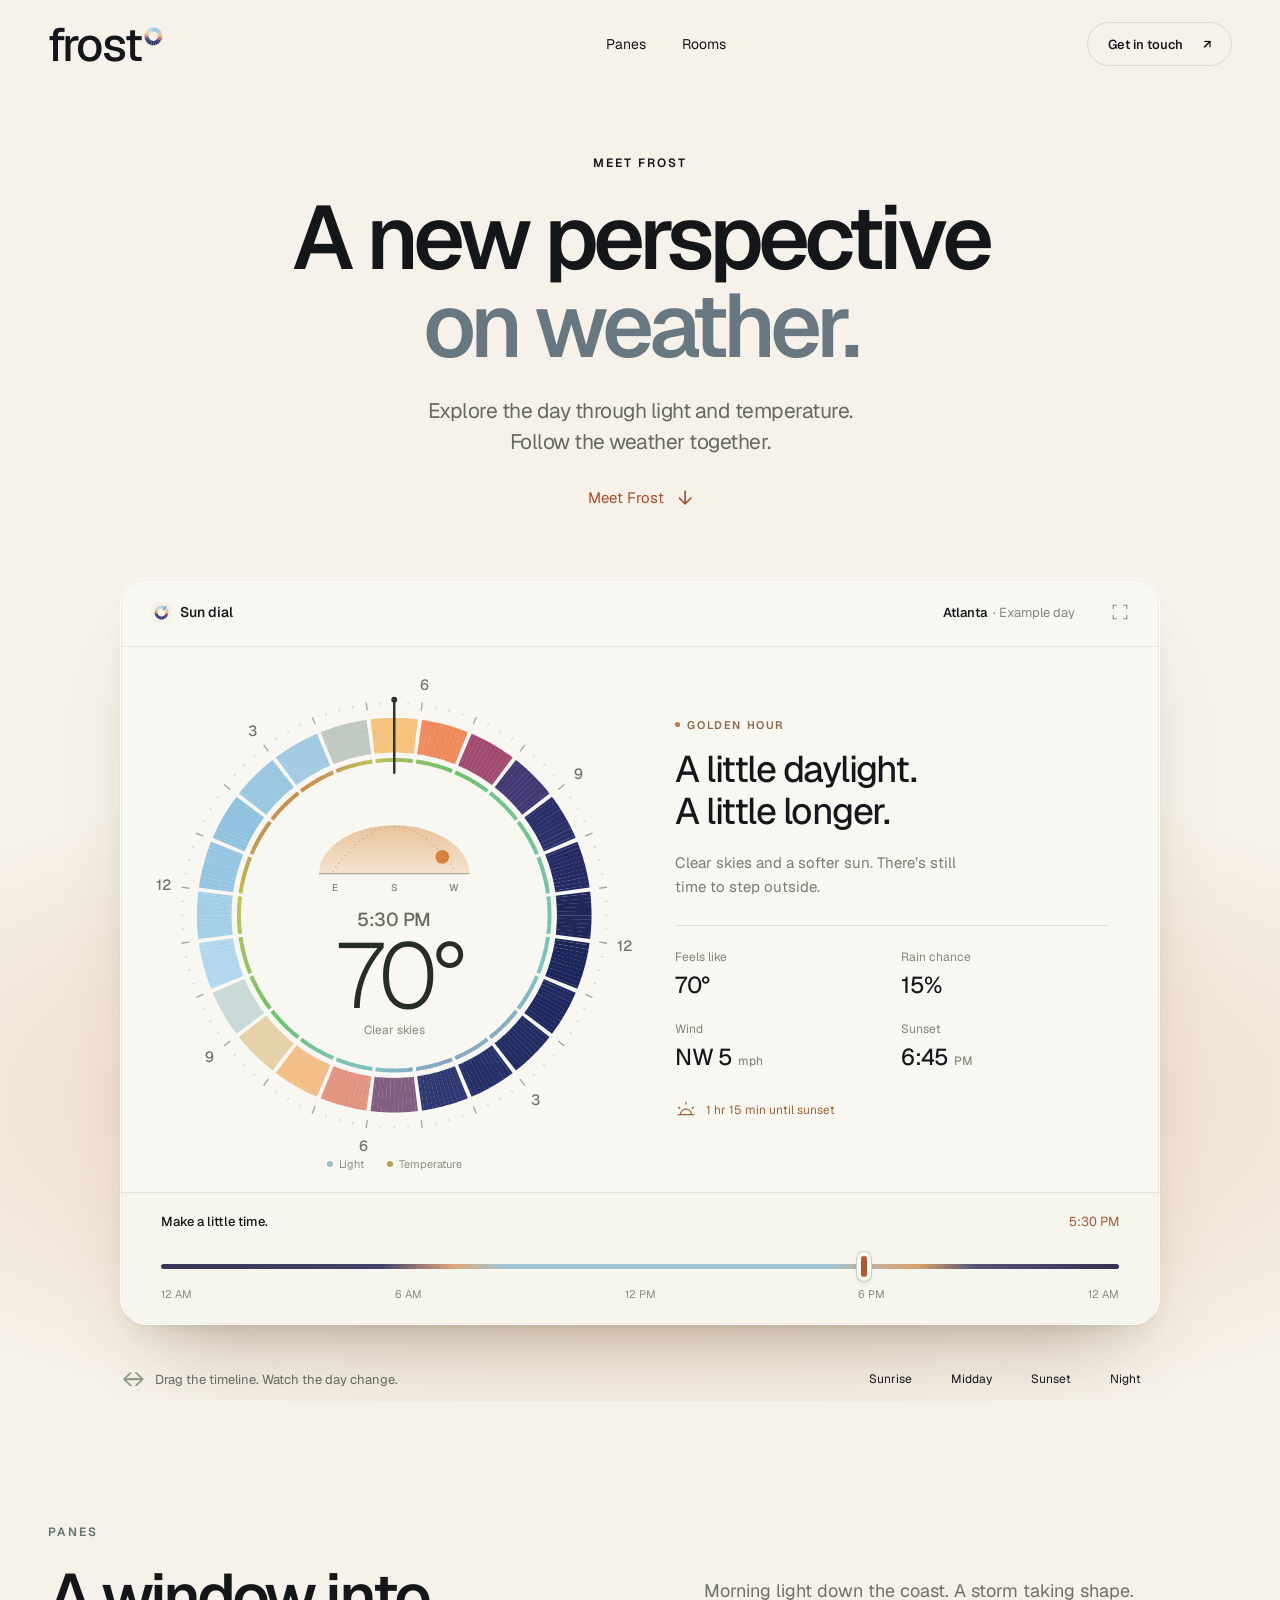
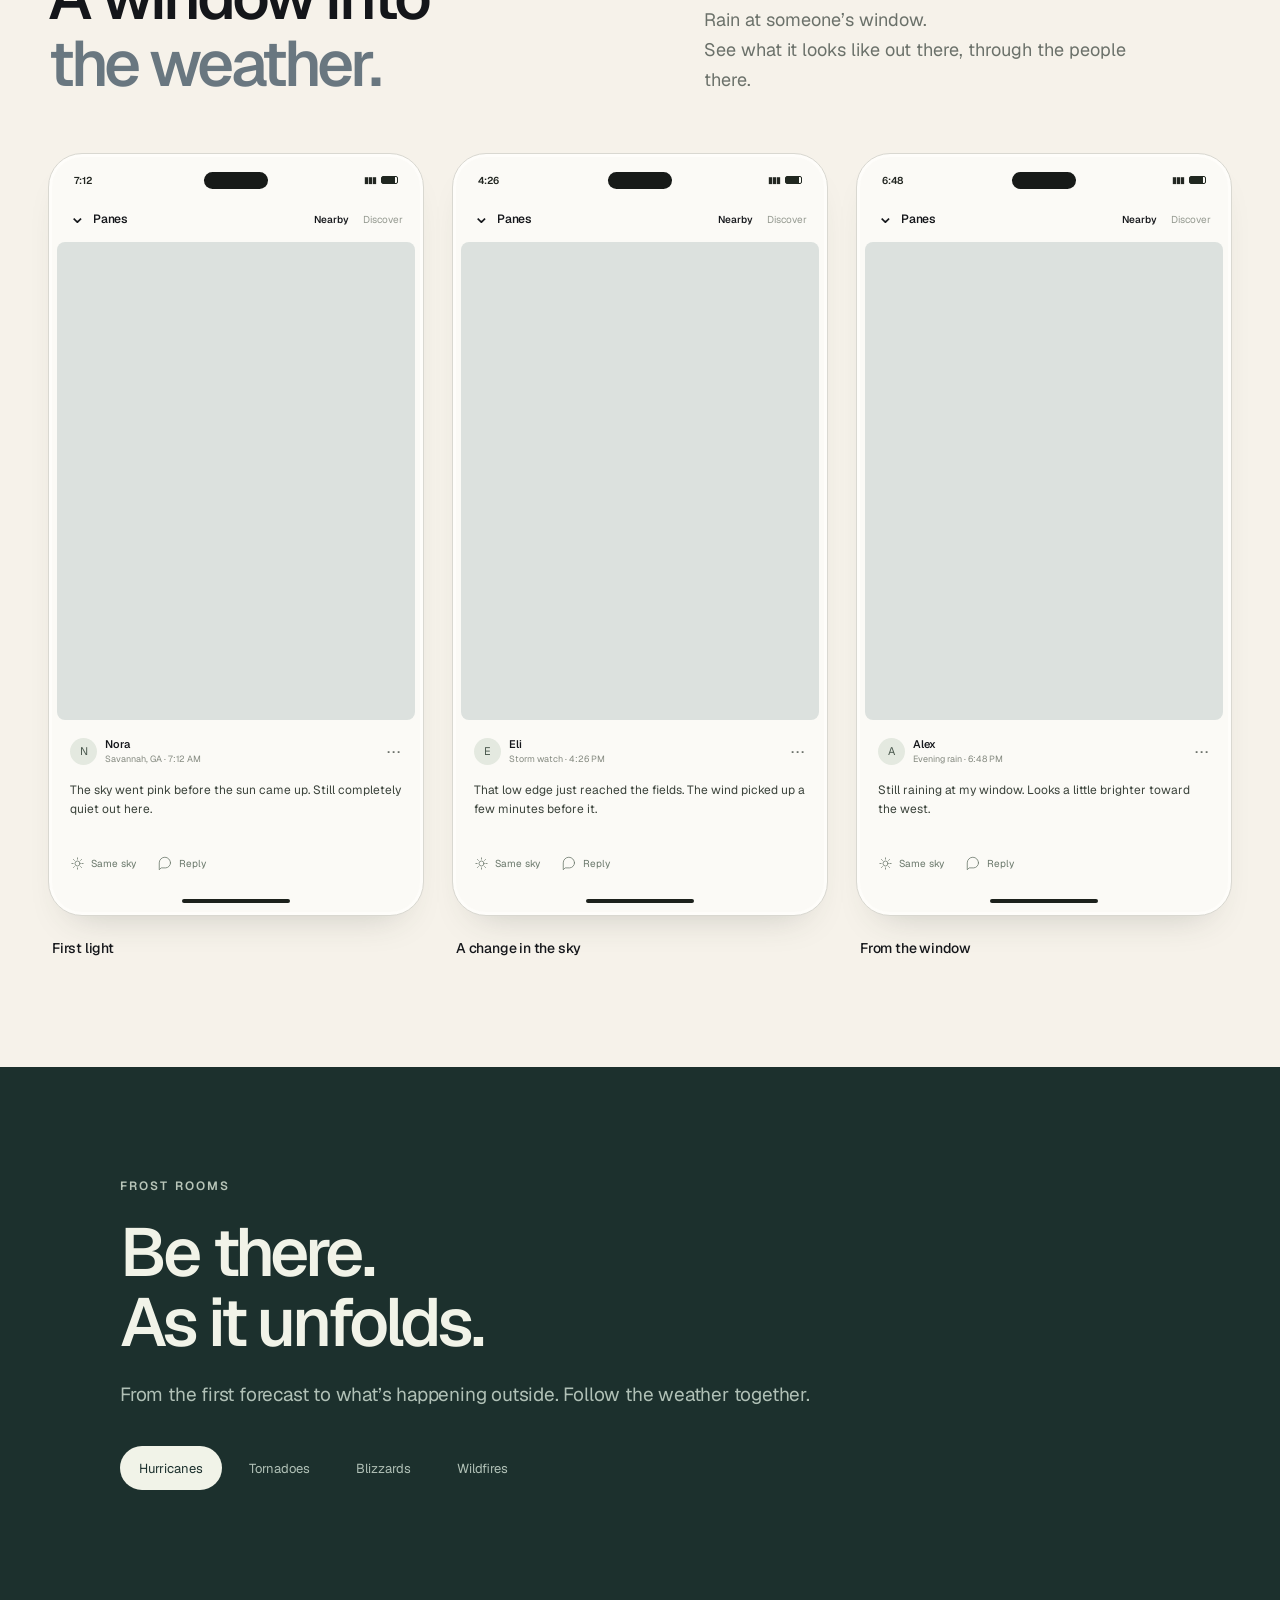
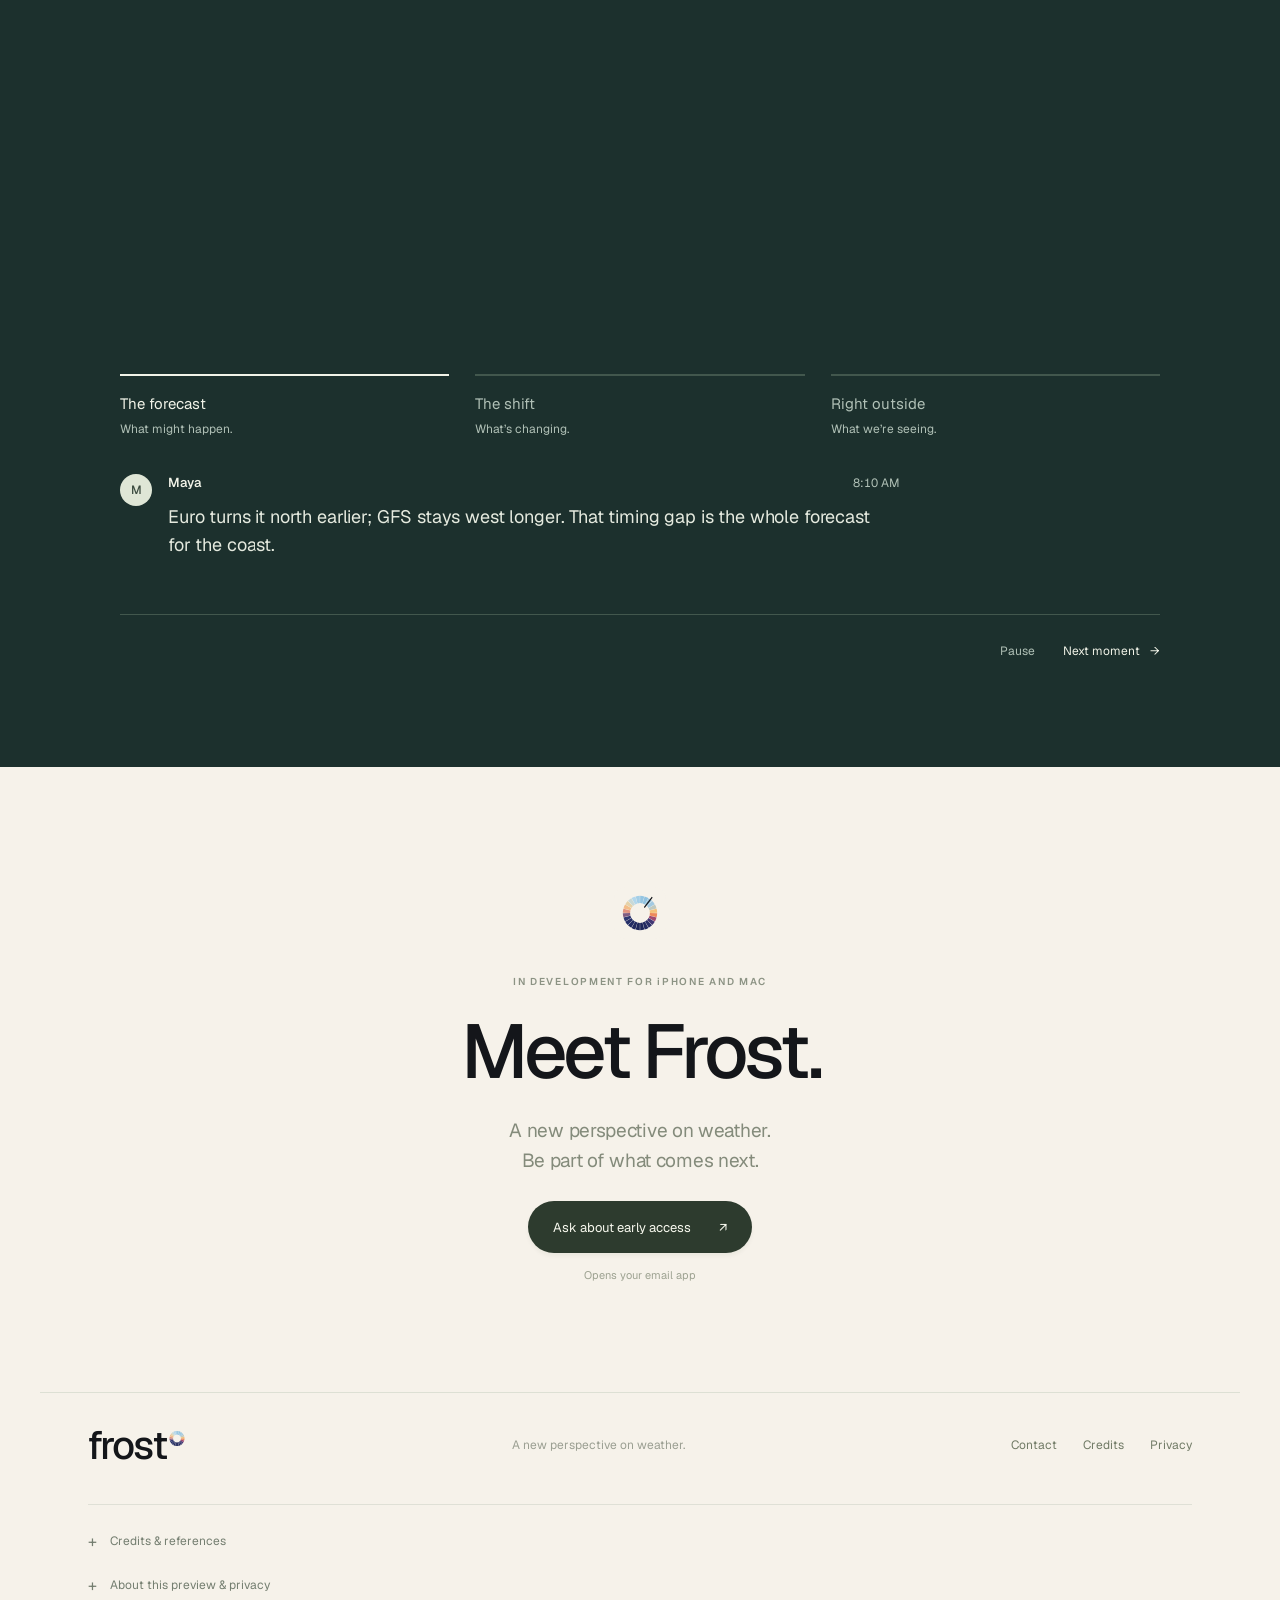
==== commit 6851bfeb: "Show Panes app mock-ups and consolidate references in footer (FRO-66)" ====
--- a/index.html
+++ b/index.html
@@ -7,43 +7,43 @@
 <meta name="theme-color" content="#F6F2EA"><meta name="referrer" content="strict-origin-when-cross-origin">
 <meta http-equiv="Content-Security-Policy" content="default-src 'self'; img-src 'self'; font-src 'self'; script-src 'self'; style-src 'self'; connect-src 'none'; base-uri 'none'; form-action 'none'; object-src 'none'">
 <link rel="canonical" href="https://frostweather.com/"><meta property="og:type" content="website"><meta property="og:title" content="Frost — A new perspective on weather."><meta property="og:description" content="A new perspective on weather. In development for iPhone and Mac."><meta property="og:url" content="https://frostweather.com/"><meta property="og:image" content="https://frostweather.com/assets/frost-icon.png"><meta name="twitter:card" content="summary">
-<link rel="icon" type="image/svg+xml" href="assets/frost-dial.svg?v=17"><link rel="preload" as="font" href="assets/geist.ttf" type="font/ttf" crossorigin><link rel="stylesheet" href="styles.css?v=sundial17"><script src="site.js?v=sundial17" defer></script>
+<link rel="icon" type="image/svg+xml" href="assets/frost-dial.svg?v=17"><link rel="preload" as="font" href="assets/geist.ttf" type="font/ttf" crossorigin><link rel="stylesheet" href="styles.css?v=panes2"><script src="site.js?v=panes2" defer></script>
 </head>
 <body>
 <a class="skip-link" href="#hour-slider">Skip to interactive preview</a>
 <header class="site-header"><a class="brand" href="#top" aria-label="Frost home"><svg class="brand-wordmark" aria-hidden="true" focusable="false" xmlns="http://www.w3.org/2000/svg" width="620" height="198" viewBox="30 0 2480 790"><text x="0" y="760" font-family="Geist, sans-serif" font-weight="500" font-size="1000" letter-spacing="-45" fill="#14161A">frost</text><path d="M2279.35 429.98A190 190 0 0 1 2235.39 424.19L2257.47 336.94A100 100 0 0 0 2280.6 339.99Z" fill="#1D265A"></path><path d="M2230.27 422.82A190 190 0 0 1 2189.31 405.86L2233.21 327.29A100 100 0 0 0 2254.77 336.22Z" fill="#20295F"></path><path d="M2184.71 403.2A190 190 0 0 1 2149.54 376.21L2212.28 311.69A100 100 0 0 0 2230.8 325.9Z" fill="#222C63"></path><path d="M2145.79 372.46A190 190 0 0 1 2118.8 337.29L2196.1 291.2A100 100 0 0 0 2210.31 309.72Z" fill="#252F68"></path><path d="M2116.14 332.69A190 190 0 0 1 2099.18 291.73L2185.78 267.23A100 100 0 0 0 2194.71 288.79Z" fill="#303872"></path><path d="M2097.81 286.61A190 190 0 0 1 2092.02 242.65L2182.01 241.4A100 100 0 0 0 2185.06 264.53Z" fill="#815D82"></path><path d="M2092.02 237.35A190 190 0 0 1 2097.81 193.39L2185.06 215.47A100 100 0 0 0 2182.01 238.6Z" fill="#E29480"></path><path d="M2099.18 188.27A190 190 0 0 1 2116.14 147.31L2194.71 191.21A100 100 0 0 0 2185.78 212.77Z" fill="#F3BD88"></path><path d="M2118.8 142.71A190 190 0 0 1 2145.79 107.54L2210.31 170.28A100 100 0 0 0 2196.1 188.8Z" fill="#E5D2A9"></path><path d="M2149.54 103.79A190 190 0 0 1 2184.71 76.8L2230.8 154.1A100 100 0 0 0 2212.28 168.31Z" fill="#C8D9D7"></path><path d="M2189.31 74.14A190 190 0 0 1 2230.27 57.18L2254.77 143.78A100 100 0 0 0 2233.21 152.71Z" fill="#B2D7EC"></path><path d="M2235.39 55.81A190 190 0 0 1 2279.35 50.02L2280.6 140.01A100 100 0 0 0 2257.47 143.06Z" fill="#A3CEE7"></path><path d="M2284.65 50.02A190 190 0 0 1 2328.61 55.81L2306.53 143.06A100 100 0 0 0 2283.4 140.01Z" fill="#94C5E2"></path><path d="M2333.73 57.18A190 190 0 0 1 2374.69 74.14L2330.79 152.71A100 100 0 0 0 2309.23 143.78Z" fill="#90C2E0"></path><path d="M2379.29 76.8A190 190 0 0 1 2414.46 103.79L2351.72 168.31A100 100 0 0 0 2333.2 154.1Z" fill="#99C6E1"></path><path d="M2418.21 107.54A190 190 0 0 1 2445.2 142.71L2367.9 188.8A100 100 0 0 0 2353.69 170.28Z" fill="#A2CAE2"></path><path d="M2447.86 147.31A190 190 0 0 1 2464.82 188.27L2378.22 212.77A100 100 0 0 0 2369.29 191.21Z" fill="#C0C9BF"></path><path d="M2466.19 193.39A190 190 0 0 1 2471.98 237.35L2381.99 238.6A100 100 0 0 0 2378.94 215.47Z" fill="#F4C27A"></path><path d="M2471.98 242.65A190 190 0 0 1 2466.19 286.61L2378.94 264.53A100 100 0 0 0 2381.99 241.4Z" fill="#EE8A5B"></path><path d="M2464.82 291.73A190 190 0 0 1 2447.86 332.69L2369.29 288.79A100 100 0 0 0 2378.22 267.23Z" fill="#A14A70"></path><path d="M2445.2 337.29A190 190 0 0 1 2418.21 372.46L2353.69 309.72A100 100 0 0 0 2367.9 291.2Z" fill="#433774"></path><path d="M2414.46 376.21A190 190 0 0 1 2379.29 403.2L2333.2 325.9A100 100 0 0 0 2351.72 311.69Z" fill="#2A2F68"></path><path d="M2374.69 405.86A190 190 0 0 1 2333.73 422.82L2309.23 336.22A100 100 0 0 0 2330.79 327.29Z" fill="#242B62"></path><path d="M2328.61 424.19A190 190 0 0 1 2284.65 429.98L2283.4 339.99A100 100 0 0 0 2306.53 336.94Z" fill="#1F275B"></path><circle cx="2282" cy="240" r="190.5" fill="none" stroke="#14161A" stroke-opacity=".14" stroke-width="3"></circle>
-</svg></a><nav aria-label="Main navigation"><a href="#dial">Panes</a><a href="#rooms">Rooms</a></nav><a class="nav-cta" href="#access">Get in touch <span aria-hidden="true">↗</span></a></header>
+</svg></a><nav aria-label="Main navigation"><a href="#panes">Panes</a><a href="#rooms">Rooms</a></nav><a class="nav-cta" href="#access">Get in touch <span aria-hidden="true">↗</span></a></header>
 <main id="top">
 <section class="hero" aria-labelledby="hero-title">
 <div class="hero-copy"><p class="eyebrow">MEET FROST</p><h1 id="hero-title">A new perspective<br><span>on weather.</span></h1><p class="hero-description">Explore the day through light and temperature.<br>Follow the weather together.</p><a href="#dial" class="hero-link">Meet Frost <span aria-hidden="true">↓</span></a></div>
 <div class="product-stage" id="dial" data-phase="golden"><span id="fp-app" class="anchor-alias"></span><div class="ambient" aria-hidden="true"></div>
 <div class="product-window">
-<div class="window-bar"><div class="window-title"><img src="assets/frost-dial.svg" alt=""><strong>Panes</strong></div><div class="window-location">Atlanta <span>Example day</span></div><svg class="window-expand" width="18" height="18" viewBox="0 0 24 24" fill="none" stroke="currentColor" stroke-width="1.5" aria-hidden="true"><path d="M8 3H3v5m13-5h5v5M3 16v5h5m13-5v5h-5"/></svg></div>
+<div class="window-bar"><div class="window-title"><img src="assets/frost-dial.svg" alt=""><strong>Sun dial</strong></div><div class="window-location">Atlanta <span>Example day</span></div><svg class="window-expand" width="18" height="18" viewBox="0 0 24 24" fill="none" stroke="currentColor" stroke-width="1.5" aria-hidden="true"><path d="M8 3H3v5m13-5h5v5M3 16v5h5m13-5v5h-5"/></svg></div>
 <div class="sky-canvas"><div class="dial-wrap">
-<svg class="sky-dial" viewBox="0 0 500 500" role="img" aria-labelledby="dial-title dial-desc"><title id="dial-title">Panes, a 24-hour daylight and weather dial</title><desc id="dial-desc">Each colored segment represents an hour of light. The narrow inner band shows temperature. Use the slider below to move through the day.</desc><defs><linearGradient id="dome-gradient" x1="0" y1="0" x2="0" y2="1"><stop id="dome-top" stop-color="#e8c39c"/><stop id="dome-bottom" offset="1" stop-color="#f4e4ce"/></linearGradient></defs><g id="dial-hours"></g><g id="dial-temp"></g><g id="dial-ticks"></g><g id="dial-labels"></g><line x1="250" y1="32" x2="250" y2="106" class="dial-needle"/><circle cx="250" cy="32" r="3" class="needle-tip"/>
+<svg class="sky-dial" viewBox="0 0 500 500" role="img" aria-labelledby="dial-title dial-desc"><title id="dial-title">Frost’s 24-hour daylight and weather dial</title><desc id="dial-desc">Each colored segment represents an hour of light. The narrow inner band shows temperature. Use the slider below to move through the day.</desc><defs><linearGradient id="dome-gradient" x1="0" y1="0" x2="0" y2="1"><stop id="dome-top" stop-color="#e8c39c"/><stop id="dome-bottom" offset="1" stop-color="#f4e4ce"/></linearGradient></defs><g id="dial-hours"></g><g id="dial-temp"></g><g id="dial-ticks"></g><g id="dial-labels"></g><line x1="250" y1="32" x2="250" y2="106" class="dial-needle"/><circle cx="250" cy="32" r="3" class="needle-tip"/>
 <g class="sun-diagram"><path d="M174 208 A76 49 0 0 1 326 208Z" fill="url(#dome-gradient)"/><path d="M188 206 Q250 115 312 206" fill="none" stroke="#8c7965" stroke-opacity=".5" stroke-width="1.3" stroke-dasharray="1 4"/><path d="M174 208H326" stroke="#9f927f" stroke-width="1"/><circle id="sun-dot" cx="302" cy="190" r="7" fill="#d7823f"/><circle id="moon-dot" cx="250" cy="169" r="6" fill="#f5f1df" opacity="0"/><text x="190" y="226">E</text><text x="250" y="226">S</text><text x="310" y="226">W</text></g>
 <text id="dial-time" x="250" y="261" class="dial-time" text-anchor="middle">5:30 PM</text><text id="dial-temp-text" x="255" y="344" class="dial-temperature" text-anchor="middle">70°</text><text id="dial-condition" x="250" y="370" class="dial-condition" text-anchor="middle">Clear skies</text></svg>
 <div class="dial-key" aria-hidden="true"><span><i></i>Light</span><span><i></i>Temperature</span></div></div>
 <div class="sky-summary"><p class="summary-eyebrow"><span id="phase-dot"></span><span id="sky-phase">GOLDEN HOUR</span></p><h2 id="sky-line">A little daylight.<br>A little longer.</h2><p id="sky-description">Clear skies and a softer sun. There’s still time to step outside.</p><dl class="weather-details"><div><dt>Feels like</dt><dd id="feels">70°</dd></div><div><dt>Rain chance</dt><dd id="rain">15%</dd></div><div><dt>Wind</dt><dd id="wind">NW 5 <span>mph</span></dd></div><div><dt>Sunset</dt><dd>6:45 <span>PM</span></dd></div></dl><div class="light-remaining"><svg width="22" height="22" viewBox="0 0 24 24" fill="none" stroke="currentColor" stroke-width="1.3" aria-hidden="true"><path d="M3 17h18M6 17a6 6 0 0 1 12 0M12 3v3M3.5 8.5l2.1 2.1m12.8 0 2.1-2.1"/></svg><span id="light">1 hr 15 min until sunset</span></div></div></div>
 <div class="scrubber"><div class="scrubber-top"><label for="hour-slider">Make a little time.</label><output id="scrub-time" for="hour-slider">5:30 PM</output></div><div class="range-wrap"><input id="hour-slider" type="range" min="0" max="23.75" step="0.25" value="17.5" aria-label="Explore an hour of the example day" aria-valuetext="5:30 PM"><div class="range-marks" aria-hidden="true"><span>12 AM</span><span>6 AM</span><span>12 PM</span><span>6 PM</span><span>12 AM</span></div></div></div>
 </div>
-<div class="preview-footer"><p><span class="drag-icon" aria-hidden="true">↔</span> Drag the timeline. Watch the day change.</p><div class="presets" aria-label="Choose a time of day"><button type="button" data-hour="7.25">Sunrise</button><button type="button" data-hour="14">Midday</button><button type="button" data-hour="18.75">Sunset</button><button type="button" data-hour="22">Night</button></div><span class="sample-label">Interactive preview · Example day</span></div>
+<div class="preview-footer"><p><span class="drag-icon" aria-hidden="true">↔</span> Drag the timeline. Watch the day change.</p><div class="presets" aria-label="Choose a time of day"><button type="button" data-hour="7.25">Sunrise</button><button type="button" data-hour="14">Midday</button><button type="button" data-hour="18.75">Sunset</button><button type="button" data-hour="22">Night</button></div></div>
 </div>
 </section>
-<section class="perspective section-wrap" aria-labelledby="perspective-title"><div class="perspective-intro"><p class="eyebrow">PANES</p><h2 id="perspective-title">A window into<br><span>your day.</span></h2><p>Follow the light. Explore the temperature. Move through the hours and get a feel for the day ahead.</p></div><div class="perspective-details"><article><span class="detail-index">01</span><h3>Light has a rhythm.</h3><p>The outer ring follows the sun, from the first hint of dawn to the deep blue of night.</p><div class="light-spectrum" aria-hidden="true"></div></article><article><span class="detail-index">02</span><h3>The hours tell a story.</h3><p>Follow the temperature around the inner ring. Scrub ahead and see how the day unfolds.</p><svg class="temperature-line" viewBox="0 0 260 32" fill="none" aria-hidden="true"><path d="M0 27C40 31 50 22 80 18S120 2 155 6 210 9 260 25" stroke="currentColor" stroke-width="2"/><circle cx="155" cy="6" r="4" fill="currentColor"/></svg></article><article><span class="detail-index">03</span><h3>A wider point of view.</h3><p>Forecasts, radar, and a shared sky. Familiar weather details, brought a little closer together.</p><div class="detail-links"><span>Forecast</span><span>Radar</span><span>Sky Feed</span></div></article></div></section>
+<section id="panes" class="panes-section section-wrap" aria-labelledby="panes-title"><div class="panes-intro"><div><p class="eyebrow">PANES</p><h2 id="panes-title">A window into<br><span>the weather.</span></h2></div><p>Morning light down the coast. A storm taking shape. Rain at someone’s window.<br>See what it looks like out there, through the people there.</p></div><div class="panes-gallery" role="group" aria-label="Three illustrative Panes app mock-ups"><figure class="pane-example"><div class="pane-device"><div class="pane-status" aria-hidden="true"><span>7:12</span><span class="pane-island"></span><span class="pane-reception">▮▮▮ <span class="pane-battery"></span></span></div><div class="pane-appbar"><span class="pane-back" aria-hidden="true">⌄</span><strong>Panes</strong><span class="pane-scope">Nearby <span>Discover</span></span></div><div class="pane-image"><img src="assets/pane-first-light.jpg" width="1080" height="810" loading="lazy" decoding="async" alt="A purple dawn sky and palms reflected in the still moat at Fort Pulaski near Savannah."></div><div class="pane-post"><div class="pane-author"><span class="pane-avatar" aria-hidden="true">N</span><div><strong>Nora</strong><span>Savannah, GA · 7:12 AM</span></div><span class="pane-more" aria-hidden="true">···</span></div><p>The sky went pink before the sun came up. Still completely quiet out here.</p><div class="pane-actions" aria-hidden="true"><span><svg viewBox="0 0 24 24" aria-hidden="true"><path d="M12 3v2m0 14v2M3 12h2m14 0h2M5.6 5.6 7 7m10 10 1.4 1.4M5.6 18.4 7 17M17 7l1.4-1.4"/><circle cx="12" cy="12" r="4"/></svg>Same sky</span><span><svg viewBox="0 0 24 24" aria-hidden="true"><path d="M20 11a8 8 0 0 1-8 8H5l-3 3V11a9 9 0 0 1 18 0Z"/></svg>Reply</span></div></div><div class="pane-home" aria-hidden="true"></div></div><figcaption><strong>First light</strong></figcaption></figure><figure class="pane-example"><div class="pane-device"><div class="pane-status" aria-hidden="true"><span>4:26</span><span class="pane-island"></span><span class="pane-reception">▮▮▮ <span class="pane-battery"></span></span></div><div class="pane-appbar"><span class="pane-back" aria-hidden="true">⌄</span><strong>Panes</strong><span class="pane-scope">Nearby <span>Discover</span></span></div><div class="pane-image"><img src="assets/pane-storm-front.jpg" width="1080" height="810" loading="lazy" decoding="async" alt="A layered shelf cloud arching over a young cornfield."></div><div class="pane-post"><div class="pane-author"><span class="pane-avatar" aria-hidden="true">E</span><div><strong>Eli</strong><span>Storm watch · 4:26 PM</span></div><span class="pane-more" aria-hidden="true">···</span></div><p>That low edge just reached the fields. The wind picked up a few minutes before it.</p><div class="pane-actions" aria-hidden="true"><span><svg viewBox="0 0 24 24" aria-hidden="true"><path d="M12 3v2m0 14v2M3 12h2m14 0h2M5.6 5.6 7 7m10 10 1.4 1.4M5.6 18.4 7 17M17 7l1.4-1.4"/><circle cx="12" cy="12" r="4"/></svg>Same sky</span><span><svg viewBox="0 0 24 24" aria-hidden="true"><path d="M20 11a8 8 0 0 1-8 8H5l-3 3V11a9 9 0 0 1 18 0Z"/></svg>Reply</span></div></div><div class="pane-home" aria-hidden="true"></div></div><figcaption><strong>A change in the sky</strong></figcaption></figure><figure class="pane-example"><div class="pane-device"><div class="pane-status" aria-hidden="true"><span>6:48</span><span class="pane-island"></span><span class="pane-reception">▮▮▮ <span class="pane-battery"></span></span></div><div class="pane-appbar"><span class="pane-back" aria-hidden="true">⌄</span><strong>Panes</strong><span class="pane-scope">Nearby <span>Discover</span></span></div><div class="pane-image"><img src="assets/pane-rain-window.jpg" width="1080" height="811" loading="lazy" decoding="async" alt="Rain on a window blurring city lights into colorful bokeh at dusk."></div><div class="pane-post"><div class="pane-author"><span class="pane-avatar" aria-hidden="true">A</span><div><strong>Alex</strong><span>Evening rain · 6:48 PM</span></div><span class="pane-more" aria-hidden="true">···</span></div><p>Still raining at my window. Looks a little brighter toward the west.</p><div class="pane-actions" aria-hidden="true"><span><svg viewBox="0 0 24 24" aria-hidden="true"><path d="M12 3v2m0 14v2M3 12h2m14 0h2M5.6 5.6 7 7m10 10 1.4 1.4M5.6 18.4 7 17M17 7l1.4-1.4"/><circle cx="12" cy="12" r="4"/></svg>Same sky</span><span><svg viewBox="0 0 24 24" aria-hidden="true"><path d="M20 11a8 8 0 0 1-8 8H5l-3 3V11a9 9 0 0 1 18 0Z"/></svg>Reply</span></div></div><div class="pane-home" aria-hidden="true"></div></div><figcaption><strong>From the window</strong></figcaption></figure></div><div class="panes-caption"><span class="panes-swipe">Swipe to explore →</span></div></section>
 <section class="rooms" id="rooms" aria-labelledby="rooms-title"><span id="fp-rooms" class="anchor-alias"></span><div class="rooms-inner">
 <div class="rooms-heading"><p class="eyebrow">FROST ROOMS</p><h2 id="rooms-title">Be there.<br>As it unfolds.</h2><p>From the first forecast to what’s happening outside. Follow the weather together.</p></div>
 <div class="room-story" data-topic="hurricanes">
 <nav class="room-topics" aria-label="Choose a weather story"><button type="button" data-room="hurricanes" aria-pressed="true">Hurricanes</button><button type="button" data-room="tornadoes" aria-pressed="false">Tornadoes</button><button type="button" data-room="blizzards" aria-pressed="false">Blizzards</button><button type="button" data-room="wildfires" aria-pressed="false">Wildfires</button></nav>
-<figure class="room-figure"><img id="room-photo" src="assets/room-hurricane.jpg" alt="The cloud-lined eye of Hurricane Isabel photographed from the International Space Station in 2003." loading="lazy" decoding="async"><figcaption class="room-caption"><span id="photo-caption">Hurricane Isabel · 2003</span><a id="photo-source" href="https://commons.wikimedia.org/wiki/File:Hurricane_Isabel_eye_from_ISS.jpg" target="_blank" rel="noopener noreferrer">NASA / Ed Lu · Archive ↗</a></figcaption></figure>
+<figure class="room-figure"><img id="room-photo" src="assets/room-hurricane.jpg" alt="The cloud-lined eye of Hurricane Isabel photographed from the International Space Station in 2003." loading="lazy" decoding="async"></figure>
 <div class="room-moments" id="room-moments">
 <div class="room-chapters" role="group" aria-label="Choose a story chapter"><button type="button" data-chapter="0" aria-pressed="true">The forecast<small>What might happen.</small></button><button type="button" data-chapter="1" aria-pressed="false">The shift<small>What’s changing.</small></button><button type="button" data-chapter="2" aria-pressed="false">Right outside<small>What we’re seeing.</small></button></div>
 <div id="room-note" class="room-note" aria-label="Example conversation" aria-live="off"><article class="room-comment"><span class="room-avatar" aria-hidden="true">M</span><div><div class="room-meta"><strong>Maya</strong><span>8:10 AM</span></div><p>Euro turns it north earlier; GFS stays west longer. That timing gap is the whole forecast for the coast.</p></div></article></div>
-<div class="room-foot"><span>Example conversation · archival imagery</span><div class="room-controls"><button id="pause-posts" type="button" aria-pressed="false">Pause</button><button id="next-post" type="button">Next moment <span aria-hidden="true">→</span></button></div></div>
+<div class="room-foot"><div class="room-controls"><button id="pause-posts" type="button" aria-pressed="false">Pause</button><button id="next-post" type="button">Next moment <span aria-hidden="true">→</span></button></div></div>
 <span id="post-status" class="sr-only" role="status"></span>
 </div></div></div></section>
 <section id="access" class="access section-wrap"><span id="fp-access" class="anchor-alias"></span><img class="access-mark" src="assets/frost-dial.svg" alt=""><p class="eyebrow">IN DEVELOPMENT FOR iPHONE AND MAC</p><h2>Meet Frost.</h2><p>A new perspective on weather.<br>Be part of what comes next.</p><a class="access-button" href="mailto:sean@frostweather.com?subject=Frost%20early%20access">Ask about early access <span aria-hidden="true">↗</span></a><p class="access-email">Opens your email app</p></section>
 </main>
 <footer class="site-footer"><a class="brand" href="#top" aria-label="Frost home"><svg class="brand-wordmark" aria-hidden="true" focusable="false" xmlns="http://www.w3.org/2000/svg" width="620" height="198" viewBox="30 0 2480 790"><text x="0" y="760" font-family="Geist, sans-serif" font-weight="500" font-size="1000" letter-spacing="-45" fill="#14161A">frost</text><path d="M2279.35 429.98A190 190 0 0 1 2235.39 424.19L2257.47 336.94A100 100 0 0 0 2280.6 339.99Z" fill="#1D265A"></path><path d="M2230.27 422.82A190 190 0 0 1 2189.31 405.86L2233.21 327.29A100 100 0 0 0 2254.77 336.22Z" fill="#20295F"></path><path d="M2184.71 403.2A190 190 0 0 1 2149.54 376.21L2212.28 311.69A100 100 0 0 0 2230.8 325.9Z" fill="#222C63"></path><path d="M2145.79 372.46A190 190 0 0 1 2118.8 337.29L2196.1 291.2A100 100 0 0 0 2210.31 309.72Z" fill="#252F68"></path><path d="M2116.14 332.69A190 190 0 0 1 2099.18 291.73L2185.78 267.23A100 100 0 0 0 2194.71 288.79Z" fill="#303872"></path><path d="M2097.81 286.61A190 190 0 0 1 2092.02 242.65L2182.01 241.4A100 100 0 0 0 2185.06 264.53Z" fill="#815D82"></path><path d="M2092.02 237.35A190 190 0 0 1 2097.81 193.39L2185.06 215.47A100 100 0 0 0 2182.01 238.6Z" fill="#E29480"></path><path d="M2099.18 188.27A190 190 0 0 1 2116.14 147.31L2194.71 191.21A100 100 0 0 0 2185.78 212.77Z" fill="#F3BD88"></path><path d="M2118.8 142.71A190 190 0 0 1 2145.79 107.54L2210.31 170.28A100 100 0 0 0 2196.1 188.8Z" fill="#E5D2A9"></path><path d="M2149.54 103.79A190 190 0 0 1 2184.71 76.8L2230.8 154.1A100 100 0 0 0 2212.28 168.31Z" fill="#C8D9D7"></path><path d="M2189.31 74.14A190 190 0 0 1 2230.27 57.18L2254.77 143.78A100 100 0 0 0 2233.21 152.71Z" fill="#B2D7EC"></path><path d="M2235.39 55.81A190 190 0 0 1 2279.35 50.02L2280.6 140.01A100 100 0 0 0 2257.47 143.06Z" fill="#A3CEE7"></path><path d="M2284.65 50.02A190 190 0 0 1 2328.61 55.81L2306.53 143.06A100 100 0 0 0 2283.4 140.01Z" fill="#94C5E2"></path><path d="M2333.73 57.18A190 190 0 0 1 2374.69 74.14L2330.79 152.71A100 100 0 0 0 2309.23 143.78Z" fill="#90C2E0"></path><path d="M2379.29 76.8A190 190 0 0 1 2414.46 103.79L2351.72 168.31A100 100 0 0 0 2333.2 154.1Z" fill="#99C6E1"></path><path d="M2418.21 107.54A190 190 0 0 1 2445.2 142.71L2367.9 188.8A100 100 0 0 0 2353.69 170.28Z" fill="#A2CAE2"></path><path d="M2447.86 147.31A190 190 0 0 1 2464.82 188.27L2378.22 212.77A100 100 0 0 0 2369.29 191.21Z" fill="#C0C9BF"></path><path d="M2466.19 193.39A190 190 0 0 1 2471.98 237.35L2381.99 238.6A100 100 0 0 0 2378.94 215.47Z" fill="#F4C27A"></path><path d="M2471.98 242.65A190 190 0 0 1 2466.19 286.61L2378.94 264.53A100 100 0 0 0 2381.99 241.4Z" fill="#EE8A5B"></path><path d="M2464.82 291.73A190 190 0 0 1 2447.86 332.69L2369.29 288.79A100 100 0 0 0 2378.22 267.23Z" fill="#A14A70"></path><path d="M2445.2 337.29A190 190 0 0 1 2418.21 372.46L2353.69 309.72A100 100 0 0 0 2367.9 291.2Z" fill="#433774"></path><path d="M2414.46 376.21A190 190 0 0 1 2379.29 403.2L2333.2 325.9A100 100 0 0 0 2351.72 311.69Z" fill="#2A2F68"></path><path d="M2374.69 405.86A190 190 0 0 1 2333.73 422.82L2309.23 336.22A100 100 0 0 0 2330.79 327.29Z" fill="#242B62"></path><path d="M2328.61 424.19A190 190 0 0 1 2284.65 429.98L2283.4 339.99A100 100 0 0 0 2306.53 336.94Z" fill="#1F275B"></path><circle cx="2282" cy="240" r="190.5" fill="none" stroke="#14161A" stroke-opacity=".14" stroke-width="3"></circle>
-</svg></a><span>A new perspective on weather.</span><nav aria-label="Footer"><a href="mailto:sean@frostweather.com">Contact</a><a href="#privacy">Privacy</a></nav></footer><details id="privacy" class="privacy"><summary>About this preview &amp; privacy</summary><p>Frost is in development. Weather, participants, and conversations on this page are illustrative. This page makes no live weather requests and has no signup database or analytics scripts. The early access link opens your email app; sending a message shares your address and message with Sean at Frost. Photo sources, licenses, and display changes are listed in the <a href="CREDITS.txt">image credits</a>. GitHub Pages may process technical request information under its <a href="https://docs.github.com/en/site-policy/privacy-policies/github-general-privacy-statement">privacy statement</a>.</p></details>
+</svg></a><span>A new perspective on weather.</span><nav aria-label="Footer"><a href="mailto:sean@frostweather.com">Contact</a><a href="#credits">Credits</a><a href="#privacy">Privacy</a></nav><div class="footer-notes"><details id="credits" class="footer-disclosure"><summary>Credits &amp; references</summary><div class="credits-content"><p>Panes are illustrative app mock-ups. People and posts are fictional examples. Rooms uses example conversations with photographs of separate historical events. The dial shows an example day.</p><ul><li><strong>Panes — First light</strong><span>National Park Service · <a href="https://commons.wikimedia.org/wiki/File:Dawn_at_Fort_Pulaski_(80a57d02-1dd8-b71c-07b5-6e006a1bf0b4).JPG">Photo source</a> · <a href="https://creativecommons.org/publicdomain/mark/1.0/">Public domain</a></span></li><li><strong>Panes — A change in the sky</strong><span>NOAA National Weather Service · <a href="https://commons.wikimedia.org/wiki/File:Wea04582_(14504873542).jpg">Photo source</a> · <a href="https://creativecommons.org/publicdomain/mark/1.0/">Public domain</a></span></li><li><strong>Panes — From the window</strong><span>Ermell · <a href="https://commons.wikimedia.org/wiki/File:Rain_on_window_pane_P1320871.jpg">Photo source</a> · <a href="https://creativecommons.org/licenses/by-sa/4.0/">CC BY-SA 4.0</a></span></li><li><strong>Rooms — Hurricane Isabel, 2003</strong><span>NASA / Ed Lu · <a href="https://commons.wikimedia.org/wiki/File:Hurricane_Isabel_eye_from_ISS.jpg">Photo source</a> · Public domain</span></li><li><strong>Rooms — Tornado archive</strong><span>NOAA Photo Library · <a href="https://commons.wikimedia.org/wiki/File:Nssl0090_-_Flickr_-_NOAA_Photo_Library.jpg">Photo source</a> · <a href="https://creativecommons.org/licenses/by/2.0/">Public domain / CC BY 2.0</a></span></li><li><strong>Rooms — Washington, D.C. blizzard, 2016</strong><span>Joe Flood / NOAA Photo Library · <a href="https://commons.wikimedia.org/wiki/File:Blizzard3_-_NOAA.jpg">Photo source</a> · <a href="https://creativecommons.org/licenses/by/2.0/">CC BY 2.0</a></span></li><li><strong>Rooms — East Fork Fire, 2020</strong><span>U.S. Forest Service · <a href="https://commons.wikimedia.org/wiki/File:East_Fork_fire_in_Ashley_National_Forest.jpg">Photo source</a> · Public domain</span></li></ul><p>Photography is cropped for the layouts without color treatment. Frost identity and interface concepts: Sean Stewart. Geist is licensed under the <a href="assets/Geist-OFL.txt">SIL Open Font License</a>. Full image notes and retained asset references: <a href="CREDITS.txt">complete credits</a>.</p></div></details><details id="privacy" class="privacy"><summary>About this preview &amp; privacy</summary><p>Frost is in development. Weather, participants, and conversations on this page are illustrative. This page makes no live weather requests and has no signup database or analytics scripts. The early access link opens your email app; sending a message shares your address and message with Sean at Frost. Photo sources, licenses, and display changes are listed above under Credits &amp; references. GitHub Pages may process technical request information under its <a href="https://docs.github.com/en/site-policy/privacy-policies/github-general-privacy-statement">privacy statement</a>.</p></details></div></footer>
 </body></html>
--- a/styles.css
+++ b/styles.css
@@ -52,3 +52,30 @@
 .hero h1 span{color:#697780}
 .light-spectrum{background:linear-gradient(90deg,#1D265A,#20295F,#222C63,#252F68,#303872,#815D82,#E29480,#F3BD88,#E5D2A9,#C8D9D7,#B2D7EC,#A3CEE7,#94C5E2,#90C2E0,#99C6E1,#A2CAE2,#C0C9BF,#F4C27A,#EE8A5B,#A14A70,#433774,#2A2F68,#242B62,#1F275B)}
 @media(max-width:760px){.brand .brand-wordmark{width:102px;height:auto}.site-footer .brand .brand-wordmark{width:94px}}
+
+/* Panes: photo-led app mock-ups, separate from the daylight dial. */
+.panes-section{max-width:1280px;margin:auto;padding-top:122px;padding-bottom:108px}
+.panes-intro{display:grid;grid-template-columns:1.1fr 1fr;gap:75px;align-items:end;margin-bottom:56px}
+.panes-intro .eyebrow{color:#62746c}.panes-intro h2{font-size:clamp(44px,5vw,68px);font-weight:550;line-height:1.05;letter-spacing:-3.4px;margin:0}.panes-intro h2 span{color:#697780}.panes-intro>p{font-size:18px;line-height:1.65;color:#6b716a;max-width:440px;margin:0 0 3px}
+.panes-gallery{display:grid;grid-template-columns:repeat(3,minmax(0,1fr));gap:28px;align-items:start}
+.pane-example{min-width:0;margin:0}.pane-device{background:#fbfaf6;border:1px solid #d9d8d1;border-radius:34px;padding:10px 8px 8px;overflow:hidden;box-shadow:0 20px 38px -24px #343a3245,inset 0 0 0 3px #fefdfa}
+.pane-status{position:relative;height:32px;display:flex;align-items:center;justify-content:space-between;padding:0 17px;font-size:10px;font-weight:600;color:#222621}.pane-island{width:64px;height:17px;border-radius:12px;background:#171a18;position:absolute;left:50%;transform:translateX(-50%)}.pane-reception{font-size:9px;display:flex;gap:5px;align-items:center;letter-spacing:-1px}.pane-battery{display:block;width:17px;height:8px;border:1px solid #202720;border-radius:2px;background:linear-gradient(90deg,#202720 85%,transparent 85%)}
+.pane-appbar{height:46px;display:flex;align-items:center;gap:7px;padding:0 12px;font-size:12px}.pane-appbar strong{font-weight:550;letter-spacing:-.25px}.pane-back{font-size:20px;margin-top:-6px}.pane-scope{margin-left:auto;font-size:10px;font-weight:550;white-space:nowrap}.pane-scope>span{color:#959a91;font-weight:400;margin-left:12px}
+.pane-image{overflow:hidden;border-radius:8px;background:#dce1de;aspect-ratio:3/4}.pane-image img{display:block;width:100%;height:100%;object-fit:cover}.pane-example:nth-child(2) .pane-image img{object-position:46% center}
+.pane-post{padding:16px 13px 9px}.pane-author{display:flex;align-items:center;gap:8px;min-height:30px}.pane-avatar{height:27px;width:27px;flex-shrink:0;display:grid;place-items:center;background:#e4e9e0;border-radius:50%;font-size:11px;color:#48564b}.pane-author strong{font-size:11px;display:block;font-weight:550;line-height:1.5}.pane-author div>span{display:block;font-size:9px;color:#858a80;line-height:1.6}.pane-more{margin-left:auto;letter-spacing:2px;color:#6b716a}.pane-post>p{font-size:12px;line-height:1.6;color:#3b433b;min-height:58px;margin:14px 0 17px}.pane-actions{display:flex;gap:22px;color:#69776a;font-size:10px;align-items:center}.pane-actions>span{display:flex;gap:6px;align-items:center}.pane-actions svg{width:15px;height:15px;stroke:currentColor;fill:none;stroke-width:1.25;stroke-linecap:round;stroke-linejoin:round}.pane-home{height:4px;width:30%;background:#1c211c;border-radius:4px;margin:19px auto 4px}
+.pane-example figcaption{padding:22px 4px 0}.pane-example figcaption strong{display:block;font-size:14px;line-height:1.5;font-weight:500;letter-spacing:-.2px}.pane-example figcaption a{display:inline-flex;align-items:center;min-height:32px;color:#7c8377;font-size:10px;line-height:1.5}.pane-example figcaption a:hover{text-decoration:underline;text-underline-offset:3px}.panes-caption{display:flex;justify-content:space-between;gap:15px;margin-top:25px;color:#8a9084;font-size:10px;line-height:1.7}.panes-swipe{display:none}
+@media(max-width:1050px){.panes-gallery{gap:18px}.panes-intro{gap:40px}.panes-intro>p{font-size:16px}.pane-status{padding:0 10px}.pane-scope{font-size:9px}.pane-scope>span{margin-left:8px}.pane-appbar{padding:0 7px}.pane-post{padding-left:9px;padding-right:9px}.pane-post>p{font-size:11px;min-height:72px}.pane-device{border-radius:27px}}
+@media(max-width:760px){.panes-section{padding-top:85px;padding-bottom:74px;overflow:hidden}.panes-intro{display:block;margin-bottom:36px}.panes-intro h2{font-size:48px;letter-spacing:-2.5px}.panes-intro>p{font-size:16px;margin-top:24px;max-width:450px}.panes-gallery{display:flex;gap:20px;overflow-x:auto;scroll-snap-type:x mandatory;scroll-padding-left:4px;padding:4px 4px 26px;margin:0 -4px;scrollbar-width:thin;scrollbar-color:#b8c0b3 transparent}.pane-example{flex:0 0 min(76vw,320px);scroll-snap-align:start}.pane-device{border-radius:32px}.pane-appbar{padding:0 12px}.pane-scope{font-size:10px}.pane-status{padding:0 16px}.pane-post{padding:16px 13px 9px}.pane-post>p{font-size:12px;min-height:58px}.panes-caption{margin-top:8px;flex-wrap:wrap}.panes-swipe{display:inline}.pane-example figcaption{padding-top:19px}.pane-example figcaption a{min-height:36px}}
+@media(prefers-reduced-motion:reduce){.panes-gallery{scroll-behavior:auto}}
+
+/* Source attribution lives in a single footer disclosure. */
+.room-foot{justify-content:flex-end}.room-foot .room-controls{margin-left:auto}
+.panes-caption{justify-content:flex-end}.panes-caption:has(.panes-swipe){margin-top:0}
+.footer-notes{flex:0 0 100%;width:100%;border-top:1px solid #dfe0d6;margin-top:12px;padding-top:14px}.site-footer{flex-wrap:wrap}
+.footer-disclosure,.footer-notes .privacy{color:#747e70;font-size:12px;margin:0;max-width:none}
+.footer-disclosure summary,.footer-notes .privacy summary{cursor:pointer;min-height:44px;display:flex;align-items:center;gap:12px;width:max-content;font-size:12px;list-style:none}
+.footer-disclosure summary::before,.footer-notes .privacy summary::before{content:'+';font-size:16px;width:10px;font-weight:400}.footer-disclosure[open] summary::before,.footer-notes .privacy[open] summary::before{content:'−'}
+.credits-content{padding:7px 0 20px;max-width:950px}.credits-content p,.footer-notes .privacy p{font-size:12px;line-height:1.8;max-width:800px;margin:0 0 22px}.credits-content ul{padding:0;margin:22px 0;list-style:none;display:grid;grid-template-columns:1fr 1fr;gap:23px 40px}.credits-content li strong{font-size:12px;display:block;font-weight:500;color:#515e50;line-height:1.6;margin-bottom:3px}.credits-content li span{font-size:11px;line-height:1.9;display:block}.credits-content a{text-decoration:underline;text-underline-offset:3px}.credits-content a:hover{color:#202c22}
+@media(max-width:760px){.credits-content ul{grid-template-columns:1fr;gap:19px}.footer-notes{margin-top:16px}.footer-notes .privacy{margin-left:0;margin-right:0}}
+
+.footer-notes{order:4}
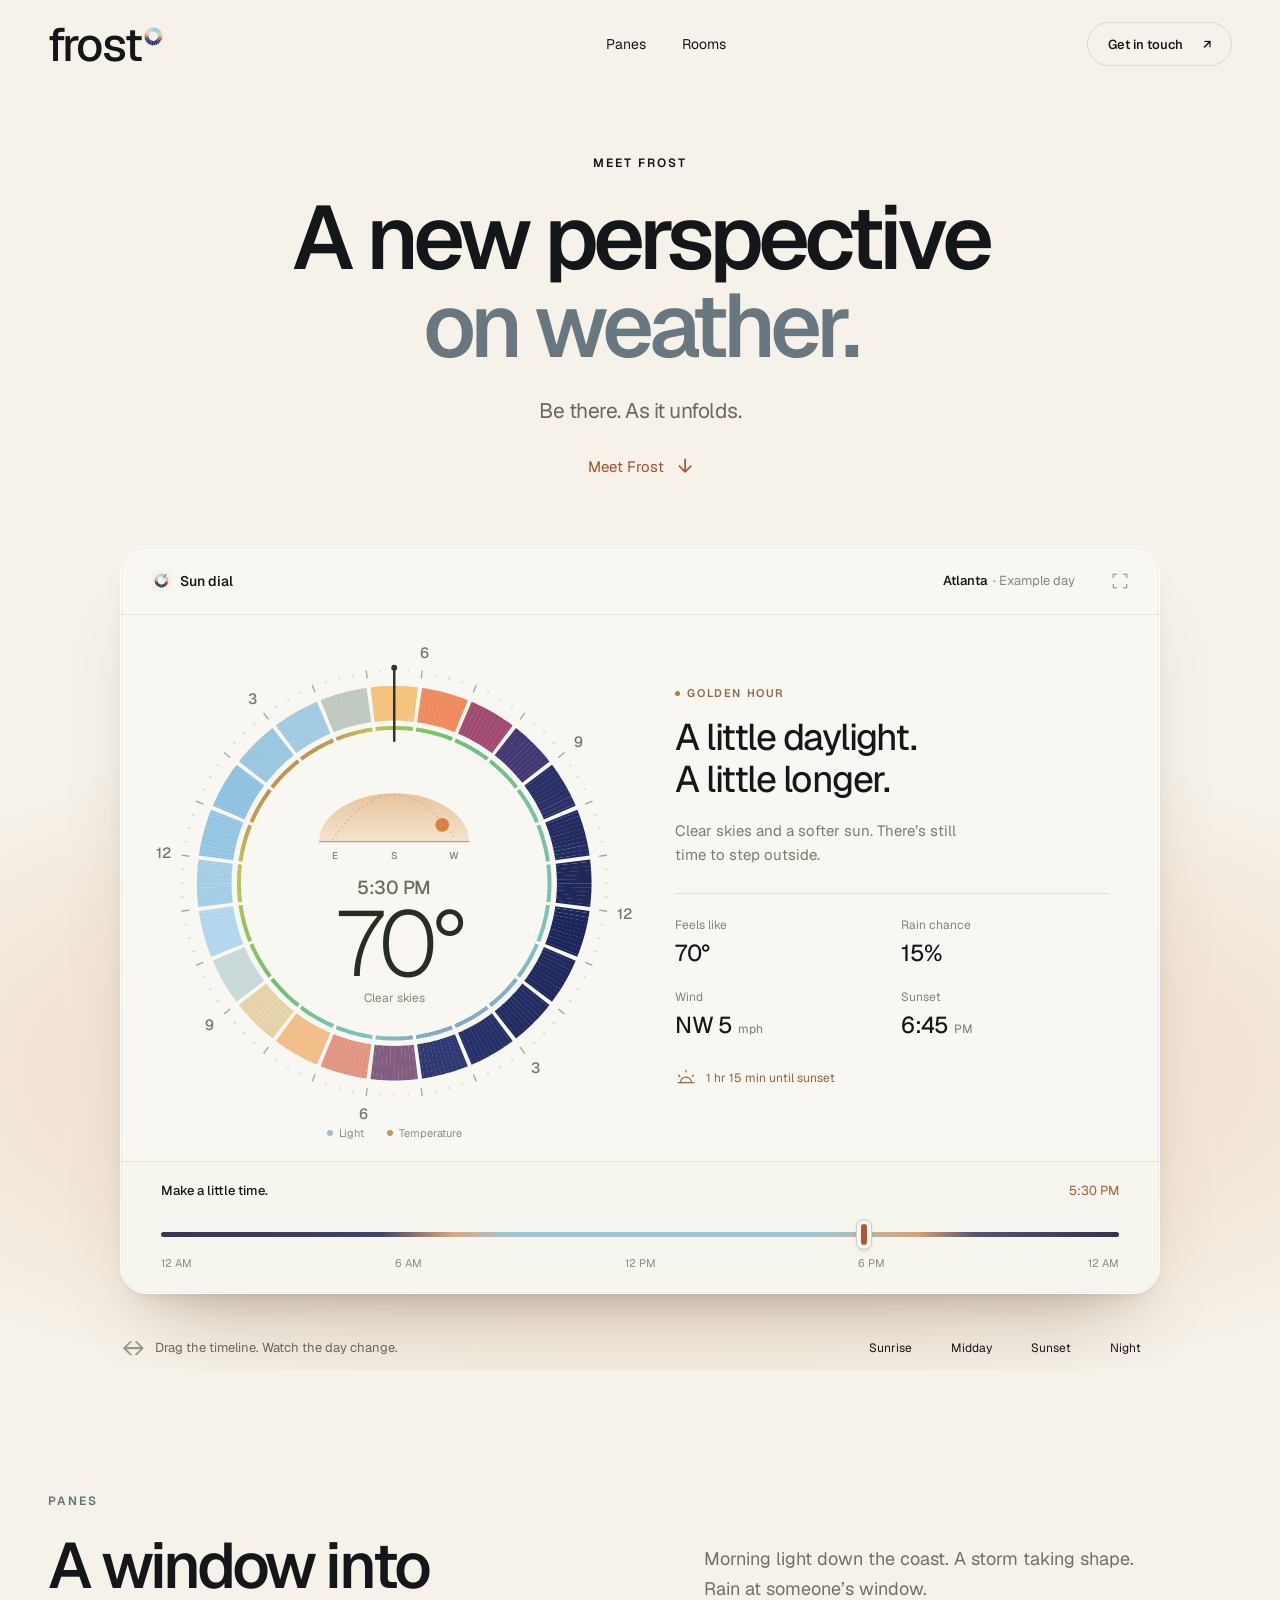
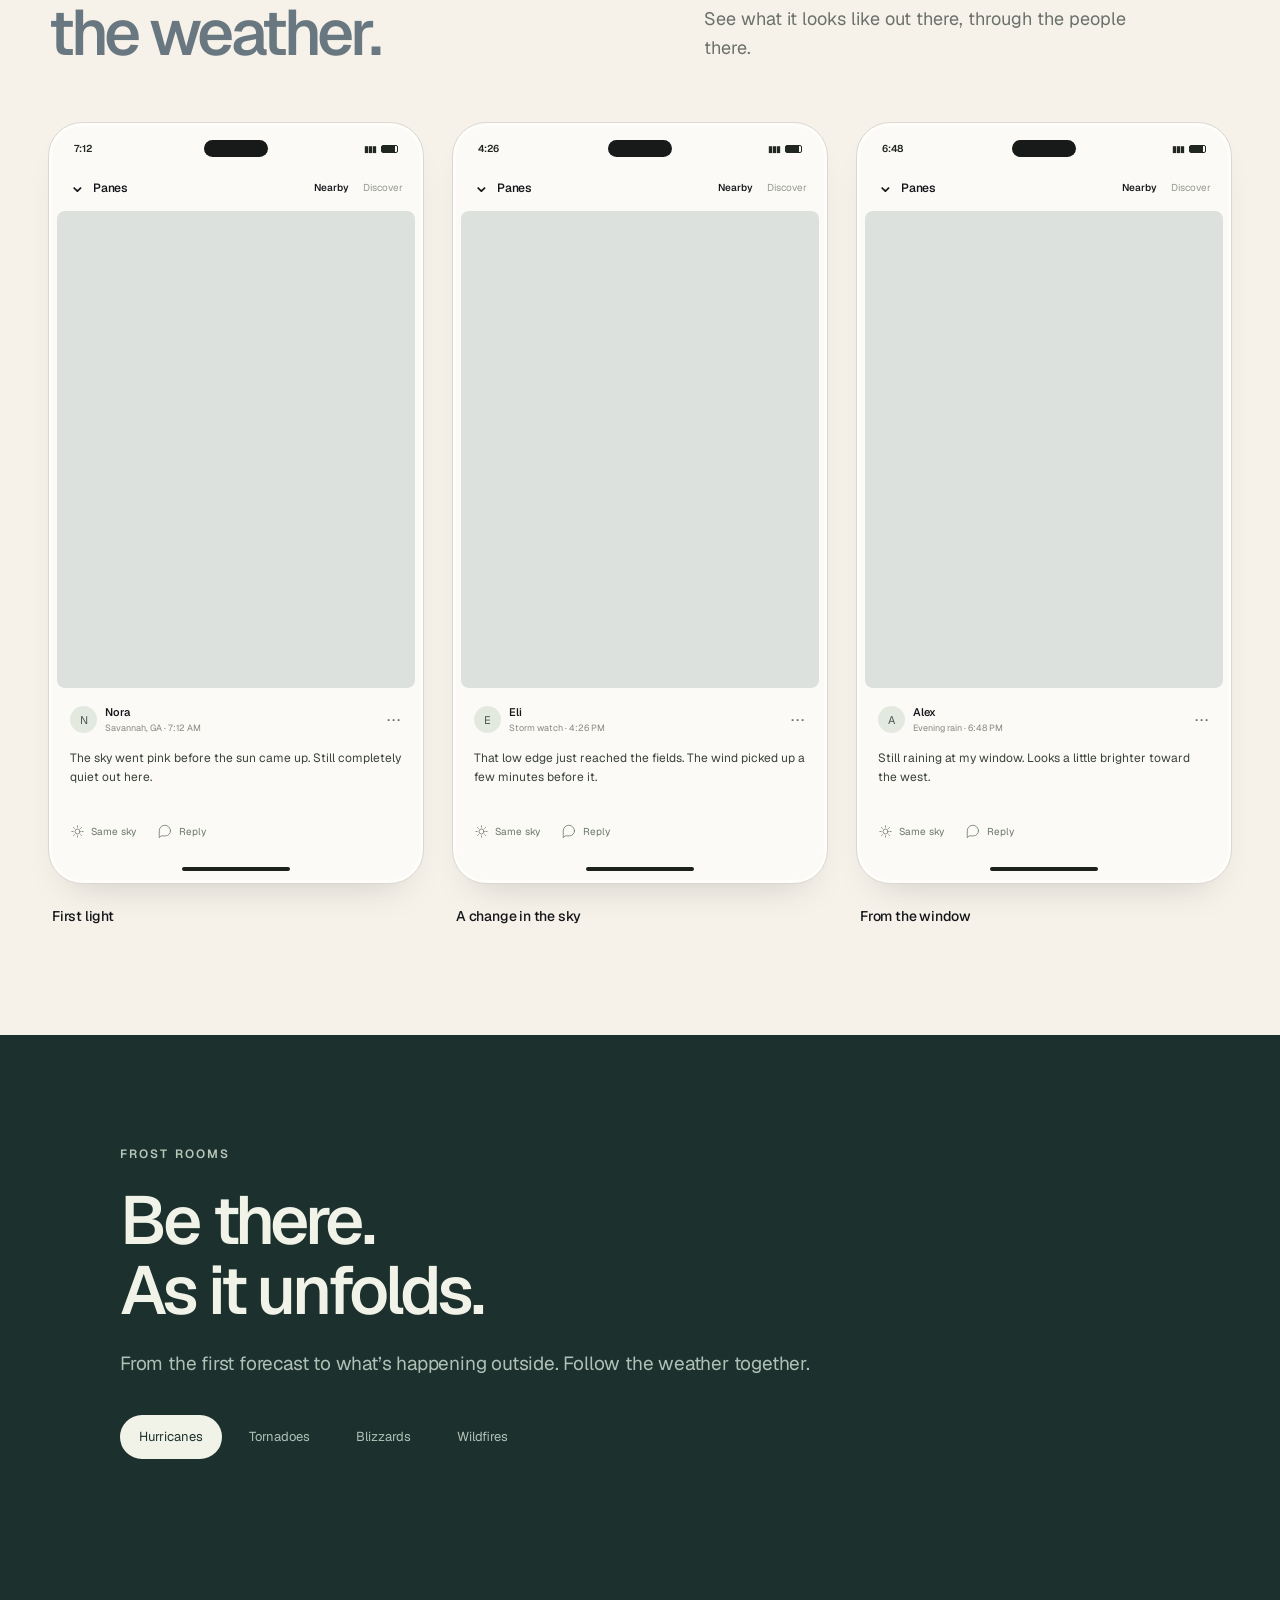
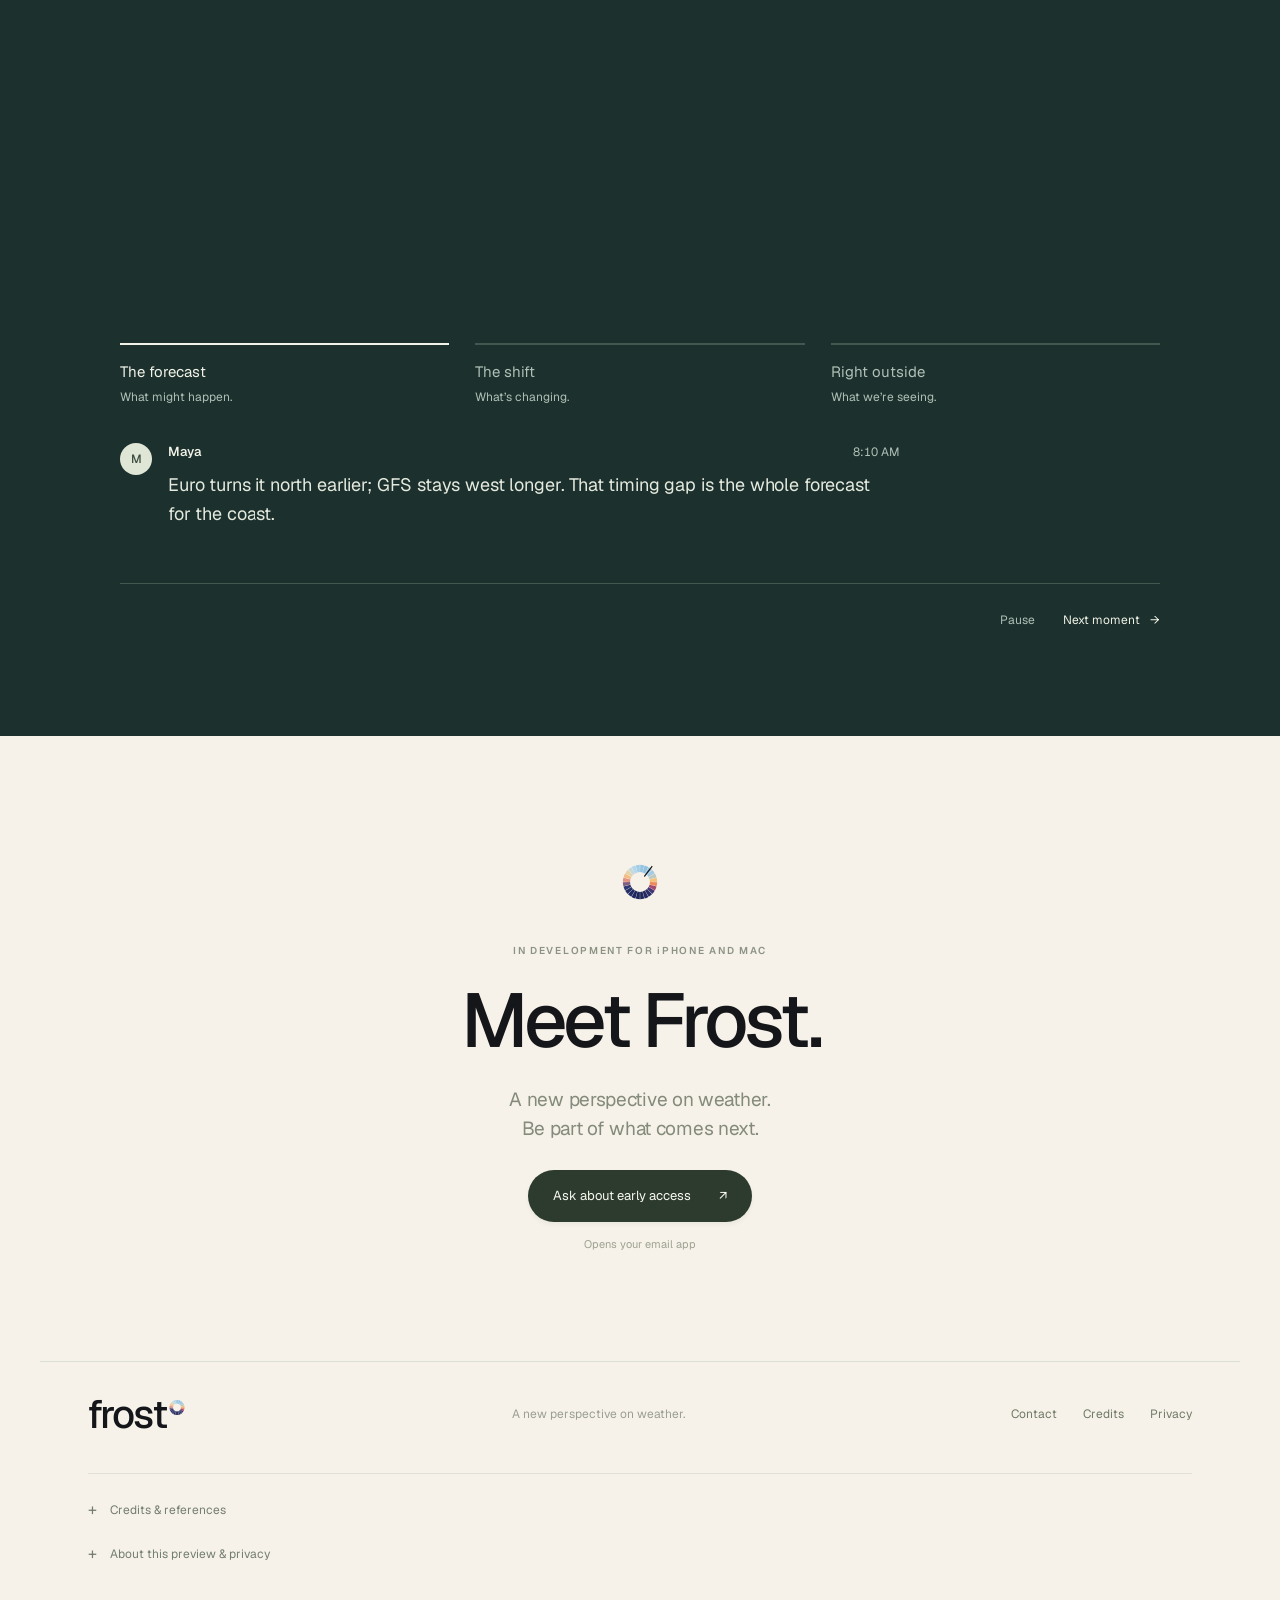
==== commit 9643f22e: "Use Be there. As it unfolds. beneath the Frost headline" ====
--- a/index.html
+++ b/index.html
@@ -3,7 +3,7 @@
 <head>
 <meta charset="utf-8"><meta name="viewport" content="width=device-width,initial-scale=1">
 <title>Frost — A new perspective on weather.</title>
-<meta name="description" content="Meet Frost, in development for iPhone and Mac. Explore the day through light and temperature. Follow the weather together.">
+<meta name="description" content="Meet Frost, in development for iPhone and Mac. A new perspective on weather. Be there. As it unfolds.">
 <meta name="theme-color" content="#F6F2EA"><meta name="referrer" content="strict-origin-when-cross-origin">
 <meta http-equiv="Content-Security-Policy" content="default-src 'self'; img-src 'self'; font-src 'self'; script-src 'self'; style-src 'self'; connect-src 'none'; base-uri 'none'; form-action 'none'; object-src 'none'">
 <link rel="canonical" href="https://frostweather.com/"><meta property="og:type" content="website"><meta property="og:title" content="Frost — A new perspective on weather."><meta property="og:description" content="A new perspective on weather. In development for iPhone and Mac."><meta property="og:url" content="https://frostweather.com/"><meta property="og:image" content="https://frostweather.com/assets/frost-icon.png"><meta name="twitter:card" content="summary">
@@ -15,7 +15,7 @@
 </svg></a><nav aria-label="Main navigation"><a href="#panes">Panes</a><a href="#rooms">Rooms</a></nav><a class="nav-cta" href="#access">Get in touch <span aria-hidden="true">↗</span></a></header>
 <main id="top">
 <section class="hero" aria-labelledby="hero-title">
-<div class="hero-copy"><p class="eyebrow">MEET FROST</p><h1 id="hero-title">A new perspective<br><span>on weather.</span></h1><p class="hero-description">Explore the day through light and temperature.<br>Follow the weather together.</p><a href="#dial" class="hero-link">Meet Frost <span aria-hidden="true">↓</span></a></div>
+<div class="hero-copy"><p class="eyebrow">MEET FROST</p><h1 id="hero-title">A new perspective<br><span>on weather.</span></h1><p class="hero-description">Be there. As it unfolds.</p><a href="#dial" class="hero-link">Meet Frost <span aria-hidden="true">↓</span></a></div>
 <div class="product-stage" id="dial" data-phase="golden"><span id="fp-app" class="anchor-alias"></span><div class="ambient" aria-hidden="true"></div>
 <div class="product-window">
 <div class="window-bar"><div class="window-title"><img src="assets/frost-dial.svg" alt=""><strong>Sun dial</strong></div><div class="window-location">Atlanta <span>Example day</span></div><svg class="window-expand" width="18" height="18" viewBox="0 0 24 24" fill="none" stroke="currentColor" stroke-width="1.5" aria-hidden="true"><path d="M8 3H3v5m13-5h5v5M3 16v5h5m13-5v5h-5"/></svg></div>
